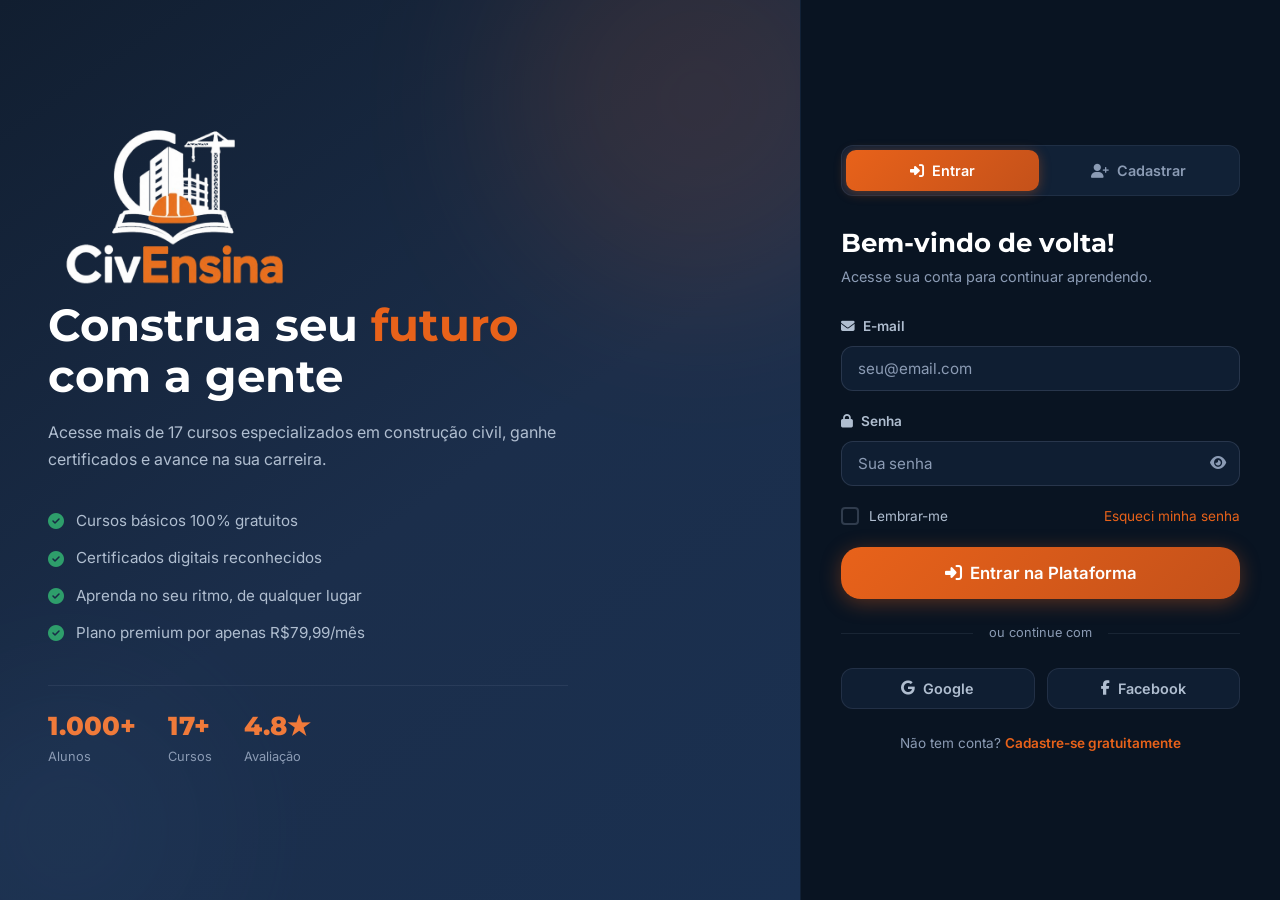
==== dashboard.html @ f8fbc62d "Add files via upload" ====
<!DOCTYPE html>
<html lang="pt-BR">
<head>
  <meta charset="UTF-8"/>
  <meta name="viewport" content="width=device-width, initial-scale=1.0"/>
  <title>CivEnsina | Painel</title>
  <link rel="stylesheet" href="css/style.css"/>
  <link rel="stylesheet" href="css/dashboard.css"/>
  <link rel="stylesheet" href="https://cdnjs.cloudflare.com/ajax/libs/font-awesome/6.5.0/css/all.min.css"/>
  <link href="https://fonts.googleapis.com/css2?family=Inter:wght@300;400;500;600;700;800;900&family=Montserrat:wght@400;600;700;800;900&display=swap" rel="stylesheet"/>
</head>
<body class="dashboard-page">

<!-- SIDEBAR -->
<aside class="sidebar" id="sidebar">
  <div class="sidebar-header">
    <div class="sidebar-logo">
      <div class = "menu-dashboard"><a class = "menu">
        <img src = "img/logo.png" alt="logo CivEnsina" width="130" height="60">
        </a>
      </div>
    </div>
    <button class="sidebar-close" id="sidebarClose"><i class="fas fa-times"></i></button>
  </div>

  <div class="sidebar-user">
    <div class="sidebar-avatar"><i class="fas fa-user"></i></div>
    <div class="sidebar-user-info">
      <p class="sidebar-user-name" id="sidebarName">Carregando...</p>
      <span class="sidebar-badge free" id="sidebarPlan">Gratuito</span>
    </div>
  </div>

  <nav class="sidebar-nav">
    <a href="#" class="nav-item active" onclick="showSection('home', this)"><i class="fas fa-home"></i><span>Início</span></a>
    <a href="#" class="nav-item" onclick="showSection('basic-courses', this)"><i class="fas fa-book-open"></i><span>Cursos Básicos</span><span class="nav-badge free-badge">Grátis</span></a>
    <a href="#" class="nav-item" onclick="showSection('advanced-courses', this)"><i class="fas fa-crown"></i><span>Cursos Avançados</span><span class="nav-badge prem-badge">Premium</span></a>
    <a href="#" class="nav-item" onclick="showSection('certificates', this)"><i class="fas fa-certificate"></i><span>Certificados</span></a>
    <a href="#" class="nav-item" onclick="showSection('profile', this)"><i class="fas fa-user-cog"></i><span>Perfil</span></a>
    <a href="#" class="nav-item" onclick="showSection('subscription', this)"><i class="fas fa-star"></i><span>Assinatura Premium</span></a>
    <a href="#" class="nav-item" onclick="showSection('support', this)"><i class="fas fa-headset"></i><span>Suporte</span></a>
  </nav>

  <div class="sidebar-footer">
    <a href="index.html" class="nav-item logout"><i class="fas fa-sign-out-alt"></i><span>Sair</span></a>
  </div>
</aside>

<!-- MAIN -->
<div class="dashboard-main" id="dashMain">

  <!-- TOP BAR -->
  <header class="topbar">
    <button class="menu-toggle" id="menuToggle"><i class="fas fa-bars"></i></button>
    <div class="topbar-search">
      <i class="fas fa-search"></i>
      <input type="text" placeholder="Buscar cursos..."/>
    </div>
    <div class="topbar-right">
      <button class="topbar-icon" title="Notificações"><i class="fas fa-bell"></i><span class="notif-dot"></span></button>
      <div class="topbar-user">
        <div class="topbar-avatar"><i class="fas fa-user"></i></div>
        <span id="topbarName">Usuário</span>
        <i class="fas fa-chevron-down"></i>
      </div>
    </div>
  </header>

  <!-- CONTENT -->
  <main class="dash-content">

    <!-- HOME SECTION -->
    <section class="dash-section active" id="section-home">
      <div class="dash-welcome">
        <div class="welcome-text">
          <h1>Olá, <span id="welcomeName">Aluno</span>!</h1>
          <p>Continue sua jornada de aprendizado. Você está indo muito bem!</p>
        </div>
        <div class="welcome-plan">
          <span class="plan-badge free" id="planBadge"><i class="fas fa-user"></i> Plano Gratuito</span>
          <a href="#" onclick="showSection('subscription', null)" class="btn btn-gold btn-sm"><i class="fas fa-crown"></i> Fazer Upgrade</a>
        </div>
      </div>

      <div class="dash-cards">
        <div class="dash-card stat-card">
          <div class="dc-icon orange"><i class="fas fa-play-circle"></i></div>
          <div class="dc-info"><span class="dc-number" id="inProgressCount">0</span><span class="dc-label">Em Andamento</span></div>
        </div>
        <div class="dash-card stat-card">
          <div class="dc-icon green"><i class="fas fa-check-circle"></i></div>
          <div class="dc-info"><span class="dc-number" id="completedCount">0</span><span class="dc-label">Concluídos</span></div>
        </div>
        <div class="dash-card stat-card">
          <div class="dc-icon yellow"><i class="fas fa-certificate"></i></div>
          <div class="dc-info"><span class="dc-number" id="certsCount">0</span><span class="dc-label">Certificados</span></div>
        </div>
        <div class="dash-card stat-card">
          <div class="dc-icon blue"><i class="fas fa-clock"></i></div>
          <div class="dc-info"><span class="dc-number" id="hoursCount">0h</span><span class="dc-label">Estudadas</span></div>
        </div>
      </div>

      <div class="dash-grid-2">
        <!-- CURSOS EM ANDAMENTO -->
        <div class="dash-card">
          <div class="card-header-dash">
            <h3><i class="fas fa-play-circle"></i> Meus Cursos</h3>
            <a href="#" onclick="showSection('basic-courses',null)" class="link-sm">Ver todos</a>
          </div>
          <div id="myCoursesContainer">
            <div class="empty-state">
              <i class="fas fa-book-open"></i>
              <p>Você ainda não começou nenhum curso.</p>
              <a href="#" onclick="showSection('basic-courses',null)" class="btn btn-primary btn-sm">Explorar Cursos</a>
            </div>
          </div>
        </div>

        <!-- CERTIFICADOS -->
        <div class="dash-card">
          <div class="card-header-dash">
            <h3><i class="fas fa-award"></i> Certificados Recentes</h3>
            <a href="#" onclick="showSection('certificates',null)" class="link-sm">Ver todos</a>
          </div>
          <div id="myCertsContainer">
            <div class="empty-state">
              <i class="fas fa-certificate"></i>
              <p>Conclua um curso para ganhar seu primeiro certificado!</p>
            </div>
          </div>
        </div>
      </div>

      <!-- SUGESTÕES DE CURSOS -->
      <div class="dash-card mt-20">
        <div class="card-header-dash">
          <h3><i class="fas fa-star"></i> Cursos Recomendados</h3>
        </div>
        <div class="suggest-grid">
          <div class="suggest-card" onclick="showSection('basic-courses',null)">
            <div class="sug-icon"><i class="fas fa-building"></i></div>
            <div class="sug-info"><h4>Intro à Construção Civil</h4><span class="course-tag free">Gratuito</span></div>
          </div>
          <div class="suggest-card" onclick="showSection('basic-courses',null)">
            <div class="sug-icon"><i class="fas fa-hard-hat"></i></div>
            <div class="sug-info"><h4>Como Utilizar EPIs</h4><span class="course-tag free">Gratuito</span></div>
          </div>
          <div class="suggest-card" onclick="showSection('advanced-courses',null)">
            <div class="sug-icon"><i class="fas fa-laptop-code"></i></div>
            <div class="sug-info"><h4>AutoCAD para Construção</h4><span class="course-tag premium">Premium</span></div>
          </div>
        </div>
      </div>
    </section>

    <!-- BASIC COURSES -->
    <section class="dash-section" id="section-basic-courses">
      <div class="section-page-header">
        <h2><i class="fas fa-book-open"></i> Cursos Básicos</h2>
        <p>Todos gratuitos para usuários cadastrados. Aprenda no seu ritmo!</p>
      </div>
      <div class="courses-dash-grid" id="basicCoursesGrid"></div>
    </section>

    <!-- ADVANCED COURSES -->
    <section class="dash-section" id="section-advanced-courses">
      <div class="section-page-header">
        <h2><i class="fas fa-crown"></i> Cursos Avançados</h2>
        <p>Conteúdo exclusivo para assinantes Premium.</p>
      </div>
      <div id="premiumGate" class="premium-gate" style="display:none;">
        <div class="pgate-card">
          <i class="fas fa-crown"></i>
          <h3>Área Premium</h3>
          <p>Assine o plano Premium por <strong>R$79,99/mês</strong> e acesse todos os cursos avançados.</p>
          <ul>
            <li><i class="fas fa-check"></i> Acesso ilimitado</li>
            <li><i class="fas fa-check"></i> Certificados Premium</li>
            <li><i class="fas fa-check"></i> Suporte prioritário</li>
            <li><i class="fas fa-check"></i> Cancele quando quiser</li>
          </ul>
          <a href="#" onclick="showSection('subscription',null)" class="btn btn-gold btn-lg"><i class="fas fa-crown"></i> Assinar Agora</a>
        </div>
      </div>
      <div class="courses-dash-grid" id="advancedCoursesGrid"></div>
    </section>

    <!-- CERTIFICATES -->
    <section class="dash-section" id="section-certificates">
      <div class="section-page-header">
        <h2><i class="fas fa-certificate"></i> Meus Certificados</h2>
        <p>Seus certificados digitais prontos para download e compartilhamento.</p>
      </div>
      <div id="certsGrid">
        <div class="empty-state large">
          <i class="fas fa-award"></i>
          <h3>Nenhum certificado ainda</h3>
          <p>Conclua um curso com nota mínima de 70% para ganhar seu certificado!</p>
          <a href="#" onclick="showSection('basic-courses',null)" class="btn btn-primary">Começar um Curso</a>
        </div>
      </div>
    </section>

    <!-- PROFILE -->
    <section class="dash-section" id="section-profile">
      <div class="section-page-header">
        <h2><i class="fas fa-user-cog"></i> Meu Perfil</h2>
        <p>Gerencie suas informações pessoais e configurações de conta.</p>
      </div>
      <div class="profile-grid">
        <div class="dash-card profile-card">
          <div class="profile-avatar-large">
            <div class="avatar-circle"><i class="fas fa-user"></i></div>
            <button class="btn btn-outline btn-sm mt-10">Alterar foto</button>
          </div>
          <div class="profile-status">
            <span class="plan-badge free" id="profilePlanBadge"><i class="fas fa-user"></i> Plano Gratuito</span>
            <p id="profileMemberSince">Membro desde: 2026</p>
          </div>
        </div>
        <div class="dash-card profile-form-card">
          <h3>Informações Pessoais</h3>
          <form id="profileForm" onsubmit="saveProfile(event)">
            <div class="form-group">
              <label><i class="fas fa-user"></i> Nome Completo</label>
              <input type="text" id="profName" placeholder="Seu nome completo"/>
            </div>
            <div class="form-group">
              <label><i class="fas fa-envelope"></i> E-mail</label>
              <input type="email" id="profEmail" placeholder="seu@email.com"/>
            </div>
            <div class="form-group">
              <label><i class="fas fa-phone"></i> Telefone</label>
              <input type="text" id="profPhone" placeholder="(11) 99999-0000"/>
            </div>
            <div class="form-group">
              <label><i class="fas fa-briefcase"></i> Profissão</label>
              <input type="text" id="profJob" placeholder="Ex: Engenheiro Civil"/>
            </div>
            <div class="form-group">
              <label><i class="fas fa-map-marker-alt"></i> Cidade / Estado</label>
              <input type="text" id="profCity" placeholder="Ex: São Paulo, SP"/>
            </div>
            <button type="submit" class="btn btn-primary"><i class="fas fa-save"></i> Salvar Alterações</button>
          </form>
        </div>
        <div class="dash-card">
          <h3>Alterar Senha</h3>
          <form id="passForm" onsubmit="changePassword(event)">
            <div class="form-group">
              <label><i class="fas fa-lock"></i> Senha Atual</label>
              <div class="input-password">
                <input type="password" id="curPass" placeholder="Senha atual"/>
                <button type="button" class="toggle-pass" onclick="togglePassword('curPass')"><i class="fas fa-eye"></i></button>
              </div>
            </div>
            <div class="form-group">
              <label><i class="fas fa-lock"></i> Nova Senha</label>
              <div class="input-password">
                <input type="password" id="newPass" placeholder="Nova senha"/>
                <button type="button" class="toggle-pass" onclick="togglePassword('newPass')"><i class="fas fa-eye"></i></button>
              </div>
            </div>
            <div class="form-group">
              <label><i class="fas fa-lock"></i> Confirmar Nova Senha</label>
              <div class="input-password">
                <input type="password" id="confPass" placeholder="Confirme a nova senha"/>
                <button type="button" class="toggle-pass" onclick="togglePassword('confPass')"><i class="fas fa-eye"></i></button>
              </div>
            </div>
            <button type="submit" class="btn btn-outline"><i class="fas fa-key"></i> Alterar Senha</button>
          </form>
        </div>
        <div class="dash-card">
          <h3><i class="fas fa-history"></i> Histórico de Cursos</h3>
          <div id="historyContainer">
            <div class="empty-state">
              <i class="fas fa-book"></i>
              <p>Nenhum histórico ainda.</p>
            </div>
          </div>
        </div>
      </div>
    </section>

    <!-- SUBSCRIPTION -->
    <section class="dash-section" id="section-subscription">
      <div class="section-page-header">
        <h2><i class="fas fa-star"></i> Assinatura Premium</h2>
        <p>Desbloqueie todo o potencial da plataforma com o plano Premium.</p>
      </div>
      <div class="sub-grid">
        <div class="sub-card free-plan">
          <div class="sub-plan-header">
            <i class="fas fa-user"></i>
            <h3>Plano Gratuito</h3>
            <div class="sub-price">R$ 0<span>/mês</span></div>
          </div>
          <ul class="sub-benefits">
            <li class="ok"><i class="fas fa-check"></i> Acesso a cursos básicos</li>
            <li class="ok"><i class="fas fa-check"></i> Certificados básicos</li>
            <li class="no"><i class="fas fa-times"></i> Cursos avançados</li>
            <li class="no"><i class="fas fa-times"></i> Download de materiais</li>
            <li class="no"><i class="fas fa-times"></i> Suporte prioritário</li>
          </ul>
          <button class="btn btn-outline btn-full" disabled>Plano Atual</button>
        </div>
        <div class="sub-card premium-plan">
          <div class="sub-badge-top"><i class="fas fa-crown"></i> Mais Popular</div>
          <div class="sub-plan-header">
            <i class="fas fa-crown"></i>
            <h3>Plano Premium</h3>
            <div class="sub-price">R$ 79,99<span>/mês</span></div>
          </div>
          <ul class="sub-benefits">
            <li class="ok"><i class="fas fa-check"></i> Todos os cursos básicos</li>
            <li class="ok"><i class="fas fa-check"></i> Cursos avançados ilimitados</li>
            <li class="ok"><i class="fas fa-check"></i> Certificados premium</li>
            <li class="ok"><i class="fas fa-check"></i> Download de materiais PDF</li>
            <li class="ok"><i class="fas fa-check"></i> Suporte prioritário</li>
            <li class="ok"><i class="fas fa-check"></i> Cancele quando quiser</li>
          </ul>
          <div class="payment-methods">
            <i class="fab fa-cc-visa"></i>
            <i class="fab fa-cc-mastercard"></i>
            <i class="fas fa-barcode"></i>
            <i class="fas fa-qrcode"></i>
          </div>
          <button class="btn btn-gold btn-full btn-lg" onclick="handleSubscription()"><i class="fas fa-crown"></i> Assinar Agora</button>
          <p class="sub-note">Renovação automática · Cancele a qualquer momento</p>
        </div>
      </div>
    </section>

    <!-- SUPPORT -->
    <section class="dash-section" id="section-support">
      <div class="section-page-header">
        <h2><i class="fas fa-headset"></i> Suporte</h2>
        <p>Nossa equipe está pronta para te ajudar.</p>
      </div>
      <div class="support-grid">
        <div class="dash-card support-card">
          <i class="fas fa-comments"></i>
          <h3>Chat ao Vivo</h3>
          <p>Fale diretamente com nossa equipe de suporte em tempo real.</p>
          <button class="btn btn-primary">Iniciar Chat</button>
        </div>
        <div class="dash-card support-card">
          <i class="fas fa-envelope"></i>
          <h3>E-mail</h3>
          <p>Envie sua dúvida e responderemos em até 24 horas úteis.</p>
          <a href="mailto:suporte@construeduca.com.br" class="btn btn-outline">Enviar E-mail</a>
        </div>
        <div class="dash-card support-card">
          <i class="fab fa-whatsapp"></i>
          <h3>WhatsApp</h3>
          <p>Atendimento pelo WhatsApp em horário comercial.</p>
          <a href="https://wa.me/5511999990000" target="_blank" class="btn btn-outline">Abrir WhatsApp</a>
        </div>
        <div class="dash-card support-card">
          <i class="fas fa-question-circle"></i>
          <h3>FAQ</h3>
          <p>Perguntas frequentes e respostas rápidas para suas dúvidas.</p>
          <button class="btn btn-outline">Ver FAQ</button>
        </div>
      </div>

      <div class="dash-card mt-20">
        <h3><i class="fas fa-paper-plane"></i> Enviar Mensagem</h3>
        <form id="supportForm" onsubmit="sendSupportMessage(event)" class="support-form">
          <div class="form-group">
            <label>Assunto</label>
            <select>
              <option>Problema com acesso</option>
              <option>Dúvida sobre cursos</option>
              <option>Pagamento</option>
              <option>Certificados</option>
              <option>Outro</option>
            </select>
          </div>
          <div class="form-group">
            <label>Mensagem</label>
            <textarea placeholder="Descreva sua dúvida ou problema..."></textarea>
          </div>
          <button type="submit" class="btn btn-primary"><i class="fas fa-paper-plane"></i> Enviar Mensagem</button>
        </form>
      </div>
    </section>

  </main>
</div>

<!-- COURSE MODAL -->
<div class="modal-overlay" id="courseModal" style="display:none;">
  <div class="modal-box">
    <button class="modal-close" onclick="closeModal()"><i class="fas fa-times"></i></button>
    <div class="modal-header">
      <div class="modal-icon" id="modalIcon"></div>
      <div>
        <h2 id="modalTitle"></h2>
        <span id="modalTag"></span>
      </div>
    </div>
    <div class="modal-body">
      <div class="modal-progress-section">
        <div class="modal-prog-label"><span>Progresso do Curso</span><span id="modalPercent">0%</span></div>
        <div class="modal-prog-bar"><div class="modal-prog-fill" id="modalProgFill"></div></div>
      </div>
      <div class="modal-tabs">
        <button class="mtab active" onclick="switchModalTab('aulas')"><i class="fas fa-video"></i> Aulas</button>
        <button class="mtab" onclick="switchModalTab('material')"><i class="fas fa-file-pdf"></i> Material</button>
        <button class="mtab" onclick="switchModalTab('quiz')"><i class="fas fa-question-circle"></i> Questionário</button>
      </div>
      <div class="mtab-content active" id="mtab-aulas">
        <div class="video-player">
          <div class="video-placeholder"><i class="fas fa-play-circle"></i><p>Clique para assistir a aula</p></div>
        </div>
        <div class="lessons-list" id="lessonsList"></div>
      </div>
      <div class="mtab-content" id="mtab-material">
        <div class="material-list">
          <div class="material-item"><i class="fas fa-file-pdf"></i><span>Apostila do Curso</span><button class="btn btn-outline btn-sm"><i class="fas fa-download"></i> Baixar</button></div>
          <div class="material-item"><i class="fas fa-file-powerpoint"></i><span>Slides das Aulas</span><button class="btn btn-outline btn-sm"><i class="fas fa-download"></i> Baixar</button></div>
          <div class="material-item"><i class="fas fa-file-word"></i><span>Guia de Referências</span><button class="btn btn-outline btn-sm"><i class="fas fa-download"></i> Baixar</button></div>
        </div>
      </div>
      <div class="mtab-content" id="mtab-quiz">
        <div class="quiz-placeholder">
          <i class="fas fa-question-circle"></i>
          <h3>Questionário Final</h3>
          <p>Complete todas as aulas para desbloquear o questionário e ganhar seu certificado!</p>
          <button class="btn btn-primary" onclick="completeQuiz()"><i class="fas fa-play"></i> Fazer Questionário</button>
        </div>
      </div>
    </div>
    <div class="modal-actions">
      <button class="btn btn-primary btn-lg" onclick="completeLesson()"><i class="fas fa-check"></i> Marcar Aula como Concluída</button>
    </div>
  </div>
</div>

<!-- TOAST -->
<div class="toast" id="toast"></div>

<script src="js/dashboard.js"></script>
</body>
</html>
---- css/style.css ----
/* =============================================
   CIVENSINA — GLOBAL STYLES
   Paleta da Logo:
   Azul Marinho  #1B2E4B  (primário escuro)
   Azul Médio    #2C4A6E  (variante)
   Laranja       #E8621A  (destaque/ação)
   Laranja claro #F07A3A  (hover)
   Cinza Azulado #8B9BB4  (secundário)
   Branco        #FFFFFF
   Off-white     #F4F6FA
   ============================================= */

:root {
  --navy:        #1B2E4B;
  --navy-deep:   #111E30;
  --navy-mid:    #2C4A6E;
  --navy-light:  #3A5F8A;
  --orange:      #E8621A;
  --orange-dark: #C4511A;
  --orange-light:#F07A3A;
  --orange-glow: #FF8C4A;
  --steel:       #8B9BB4;
  --steel-light: #B0BED0;
  --white:       #FFFFFF;
  --off-white:   #F4F6FA;
  --card-bg:     #192741;
  --card-border: rgba(139,155,180,0.15);
  --dark-bg:     #0E1C2E;
  --darker-bg:   #091422;
  --success:     #2E9E6B;
  --danger:      #D94F3A;
  --warning:     #E8A21A;
  --info:        #2A7EC4;

  --shadow:    0 4px 20px rgba(11,24,44,0.35);
  --shadow-lg: 0 8px 40px rgba(11,24,44,0.5);
  --shadow-orange: 0 4px 20px rgba(232,98,26,0.35);
  --radius:    12px;
  --radius-lg: 20px;
  --radius-xl: 30px;
  --transition: all 0.3s ease;
  --font-main:    'Inter', sans-serif;
  --font-heading: 'Montserrat', sans-serif;
}

*, *::before, *::after { margin: 0; padding: 0; box-sizing: border-box; }
html { scroll-behavior: smooth; }

body {
  font-family: var(--font-main);
  background: var(--dark-bg);
  color: var(--white);
  line-height: 1.6;
  overflow-x: hidden;
}

h1,h2,h3,h4,h5 { font-family: var(--font-heading); font-weight: 700; line-height: 1.2; }
a { text-decoration: none; color: inherit; }
img { max-width: 100%; }
.container { max-width: 1200px; margin: 0 auto; padding: 0 24px; }

.accent { color: var(--orange); }
.accent-navy { color: var(--navy-light); }

/* ======== BUTTONS ======== */
.btn {
  display: inline-flex; align-items: center; gap: 8px;
  padding: 12px 24px; border-radius: var(--radius);
  font-weight: 600; font-size: 0.95rem;
  cursor: pointer; border: none; transition: var(--transition);
  text-decoration: none; font-family: var(--font-main); white-space: nowrap;
}

.btn-primary {
  background: linear-gradient(135deg, var(--orange), var(--orange-dark));
  color: var(--white);
  box-shadow: var(--shadow-orange);
}
.btn-primary:hover { transform: translateY(-2px); box-shadow: 0 8px 28px rgba(232,98,26,0.55); background: linear-gradient(135deg, var(--orange-light), var(--orange)); }

.btn-navy {
  background: linear-gradient(135deg, var(--navy-mid), var(--navy));
  color: var(--white);
  box-shadow: 0 4px 16px rgba(27,46,75,0.5);
}
.btn-navy:hover { transform: translateY(-2px); box-shadow: 0 8px 28px rgba(27,46,75,0.7); }

.btn-gold {
  background: linear-gradient(135deg, var(--orange-light), var(--orange-dark));
  color: var(--white); font-weight: 700;
  box-shadow: var(--shadow-orange);
}
.btn-gold:hover { transform: translateY(-2px); box-shadow: 0 8px 28px rgba(232,98,26,0.6); }

.btn-outline {
  background: transparent;
  border: 2px solid var(--orange);
  color: var(--orange);
}
.btn-outline:hover { background: var(--orange); color: var(--white); }

.btn-outline-navy {
  background: transparent;
  border: 2px solid var(--navy-light);
  color: var(--white);
}
.btn-outline-navy:hover { background: var(--navy-mid); border-color: var(--navy-mid); }

.btn-outline-light {
  background: transparent;
  border: 2px solid rgba(255,255,255,0.4);
  color: var(--white);
}
.btn-outline-light:hover { background: rgba(255,255,255,0.1); border-color: var(--white); }

.btn-glass {
  background: rgba(255,255,255,0.08);
  backdrop-filter: blur(12px);
  border: 1px solid rgba(255,255,255,0.18);
  color: var(--white);
}
.btn-glass:hover { background: rgba(255,255,255,0.15); }

.btn-sm  { padding: 8px 16px; font-size: 0.85rem; }
.btn-lg  { padding: 16px 32px; font-size: 1.05rem; border-radius: var(--radius-lg); }
.btn-full { width: 100%; justify-content: center; }

.pulse-btn { animation: pulse-anim 2.2s infinite; }
@keyframes pulse-anim {
  0%,100% { box-shadow: var(--shadow-orange); }
  50%      { box-shadow: 0 4px 35px rgba(232,98,26,0.75); }
}

/* ======== NAVBAR ======== */
.navbar {
  position: fixed; top: 0; left: 0; right: 0; z-index: 1000;
  background: rgba(14,28,46,0.96);
  backdrop-filter: blur(20px);
  border-bottom: 1px solid rgba(232,98,26,0.2);
  transition: var(--transition);
}
.navbar.scrolled { background: rgba(9,20,34,0.99); box-shadow: var(--shadow); }

.nav-container {
  max-width: 1200px; margin: 0 auto; padding: 0 24px;
  height: 72px; display: flex; align-items: center; gap: 40px;
}

.nav-logo {
  display: flex; align-items: center; gap: 10px;
  font-family: var(--font-heading); font-weight: 800; font-size: 1.4rem; flex-shrink: 0;
}

.nav-links { display: flex; list-style: none; gap: 4px; flex: 1; }
.nav-links a {
  padding: 8px 14px; border-radius: 8px;
  font-size: 0.9rem; font-weight: 500; color: var(--steel-light);
  transition: var(--transition);
}
.nav-links a:hover { color: var(--orange); background: rgba(232,98,26,0.08); }

.nav-buttons { display: flex; gap: 12px; flex-shrink: 0; }

.hamburger { display: none; flex-direction: column; gap: 5px; background: none; border: none; cursor: pointer; padding: 4px; }
.hamburger span { display: block; width: 24px; height: 2px; background: var(--white); border-radius: 2px; transition: var(--transition); }

/* ======== HERO ======== */
.hero {
  min-height: 100vh;
  background: linear-gradient(135deg, var(--darker-bg) 0%, var(--dark-bg) 45%, #1A2840 100%);
  display: flex; align-items: center; justify-content: center;
  position: relative; overflow: hidden; padding: 100px 24px 60px;
}

.hero-overlay {
  position: absolute; inset: 0;
  background: url("data:image/svg+xml,%3Csvg width='60' height='60' viewBox='0 0 60 60' xmlns='http://www.w3.org/2000/svg'%3E%3Cg fill='none' fill-rule='evenodd'%3E%3Cg fill='%23E8621A' fill-opacity='0.04'%3E%3Ccircle cx='30' cy='30' r='4'/%3E%3C/g%3E%3C/g%3E%3C/svg%3E");
}

.hero-content { max-width: 780px; text-align: center; position: relative; z-index: 2; }

.hero-badge {
  display: inline-flex; align-items: center; gap: 8px;
  background: rgba(232,98,26,0.12); border: 1px solid rgba(232,98,26,0.35);
  color: var(--orange-light); padding: 8px 20px; border-radius: 50px;
  font-size: 0.85rem; font-weight: 600; margin-bottom: 28px;
  animation: fadeDown 0.6s ease;
}

.hero-title {
  font-size: clamp(2.2rem, 5vw, 4rem); font-weight: 900; line-height: 1.1;
  margin-bottom: 20px; animation: fadeUp 0.7s ease; color: var(--white);
}

.hero-highlight {
  background: linear-gradient(135deg, var(--orange), var(--orange-light));
  -webkit-background-clip: text; -webkit-text-fill-color: transparent;
}

.hero-subtitle {
  font-size: 1.15rem; color: var(--steel-light);
  max-width: 620px; margin: 0 auto 32px; animation: fadeUp 0.8s ease;
}

.hero-stats { display: flex; align-items: center; justify-content: center; gap: 28px; margin-bottom: 40px; animation: fadeUp 0.9s ease; }
.stat { display: flex; flex-direction: column; align-items: center; }
.stat-number { font-size: 1.9rem; font-weight: 800; color: var(--orange); font-family: var(--font-heading); }
.stat-label { font-size: 0.78rem; color: var(--steel); text-transform: uppercase; letter-spacing: 1px; }
.stat-divider { width: 1px; height: 44px; background: rgba(139,155,180,0.2); }

.hero-buttons { display: flex; gap: 16px; justify-content: center; flex-wrap: wrap; animation: fadeUp 1s ease; }

.hero-shapes { position: absolute; inset: 0; pointer-events: none; }
.shape { position: absolute; border-radius: 50%; filter: blur(90px); opacity: 0.12; }
.shape-1 { width: 600px; height: 600px; background: var(--navy-mid);  top: -150px; right: -150px; }
.shape-2 { width: 350px; height: 350px; background: var(--orange);    bottom: -80px; left: -80px; }
.shape-3 { width: 250px; height: 250px; background: var(--orange-light); top: 45%; left: 48%; transform: translate(-50%,-50%); }

.scroll-indicator { position: absolute; bottom: 30px; left: 50%; transform: translateX(-50%); animation: bounce 2s infinite; }
.scroll-dot { width: 6px; height: 6px; background: var(--orange); border-radius: 50%; }
@keyframes bounce { 0%,100% { transform:translateX(-50%) translateY(0); } 50% { transform:translateX(-50%) translateY(-10px); } }

/* ======== SECTIONS ======== */
section { padding: 80px 0; }

.section-header { text-align: center; margin-bottom: 56px; }

.section-badge {
  display: inline-flex; align-items: center; gap: 8px;
  background: rgba(232,98,26,0.1); border: 1px solid rgba(232,98,26,0.25);
  color: var(--orange-light); padding: 6px 18px; border-radius: 50px;
  font-size: 0.78rem; font-weight: 600; text-transform: uppercase; letter-spacing: 1px;
  margin-bottom: 16px;
}
.section-badge.light { background: rgba(255,255,255,0.08); border-color: rgba(255,255,255,0.18); color: var(--white); }
.section-badge.navy  { background: rgba(44,74,110,0.3); border-color: rgba(44,74,110,0.5); color: var(--steel-light); }

.section-title    { font-size: clamp(1.8rem,3vw,2.6rem); margin-bottom: 16px; }
.section-subtitle { font-size: 1.05rem; color: var(--steel); max-width: 600px; margin: 0 auto; }

/* ======== BENEFITS ======== */
.about-section { background: var(--darker-bg); }

.benefits-grid { display: grid; grid-template-columns: repeat(auto-fit, minmax(300px, 1fr)); gap: 24px; }

.benefit-card {
  background: var(--card-bg); border: 1px solid var(--card-border);
  border-radius: var(--radius-lg); padding: 32px; transition: var(--transition);
}
.benefit-card:hover { transform: translateY(-6px); border-color: var(--orange); box-shadow: 0 12px 40px rgba(232,98,26,0.15); }

.benefit-icon {
  width: 60px; height: 60px;
  background: linear-gradient(135deg, rgba(232,98,26,0.2), rgba(232,98,26,0.05));
  border: 1px solid rgba(232,98,26,0.3); border-radius: 14px;
  display: flex; align-items: center; justify-content: center;
  font-size: 1.5rem; color: var(--orange); margin-bottom: 20px;
}
.benefit-card h3 { font-size: 1.1rem; margin-bottom: 12px; color: var(--white); }
.benefit-card p  { color: var(--steel); font-size: 0.9rem; line-height: 1.7; }

/* ======== COURSES ======== */
.courses-section { background: var(--dark-bg); }

.courses-grid { display: grid; grid-template-columns: repeat(auto-fit, minmax(320px, 1fr)); gap: 24px; margin-bottom: 48px; }

.course-card {
  background: var(--card-bg); border: 1px solid var(--card-border);
  border-radius: var(--radius-lg); overflow: hidden; transition: var(--transition);
}
.course-card:hover { transform: translateY(-6px); border-color: var(--orange); box-shadow: 0 12px 40px rgba(232,98,26,0.18); }

.course-thumb {
  height: 120px; display: flex; align-items: center; justify-content: center;
  font-size: 3rem; color: rgba(255,255,255,0.25);
}
.course-thumb.basic    { background: linear-gradient(135deg, #0E1C2E, #1B2E4B); }
.course-thumb.advanced { background: linear-gradient(135deg, #1B1A0E, #3A2A00); }

.course-body { padding: 20px; }

.course-tag {
  display: inline-block; padding: 4px 12px; border-radius: 50px;
  font-size: 0.72rem; font-weight: 700; text-transform: uppercase; letter-spacing: 0.5px; margin-bottom: 10px;
}
.course-tag.free    { background: rgba(46,158,107,0.18); color: #4BC990; border: 1px solid rgba(46,158,107,0.3); }
.course-tag.premium { background: rgba(232,98,26,0.18);  color: var(--orange-light); border: 1px solid rgba(232,98,26,0.35); }

.course-body h4 { font-size: 1rem; margin-bottom: 8px; color: var(--white); }
.course-body p  { font-size: 0.85rem; color: var(--steel); margin-bottom: 12px; }

.course-meta { display: flex; gap: 16px; margin-bottom: 12px; }
.course-meta span { font-size: 0.8rem; color: var(--steel-light); display: flex; align-items: center; gap: 5px; }
.course-meta i { color: var(--orange); }

.course-progress { height: 4px; background: rgba(255,255,255,0.07); border-radius: 2px; margin-bottom: 14px; overflow: hidden; }
.progress-bar    { height: 100%; background: linear-gradient(90deg, var(--orange), var(--orange-light)); border-radius: 2px; transition: width 0.5s ease; }

.courses-cta { text-align: center; }

/* ======== PREMIUM ======== */
.premium-section {
  background: linear-gradient(135deg, var(--darker-bg) 0%, #0F1E35 50%, var(--dark-bg) 100%);
  position: relative; overflow: hidden;
}
.premium-section::before {
  content: ''; position: absolute; top: 0; left: 0; right: 0; height: 3px;
  background: linear-gradient(90deg, var(--navy), var(--orange), var(--navy));
}

.premium-inner { display: grid; grid-template-columns: 1fr 1fr; gap: 60px; align-items: center; }

.premium-content h2 { font-size: clamp(1.6rem,2.5vw,2.2rem); margin-bottom: 20px; }

.price-tag { display: flex; align-items: baseline; gap: 4px; margin: 20px 0; font-family: var(--font-heading); }
.price-currency { font-size: 1.5rem; font-weight: 700; color: var(--orange); }
.price-value    { font-size: 4rem; font-weight: 900; color: var(--orange); line-height: 1; }
.price-cents    { font-size: 1.5rem; font-weight: 700; color: var(--orange); }
.price-period   { font-size: 1rem; color: var(--steel); margin-left: 6px; }

.premium-benefits { list-style: none; margin-bottom: 24px; }
.premium-benefits li {
  display: flex; align-items: center; gap: 12px;
  padding: 9px 0; font-size: 0.95rem; color: var(--steel-light);
  border-bottom: 1px solid rgba(139,155,180,0.1);
}
.premium-benefits i { color: var(--success); font-size: 0.85rem; }

.premium-payment-icons { display: flex; gap: 16px; font-size: 1.8rem; color: var(--steel); margin-bottom: 24px; }

.advanced-list { display: flex; flex-direction: column; gap: 8px; }
.adv-item {
  display: flex; align-items: center; gap: 12px;
  background: rgba(27,46,75,0.4); border: 1px solid rgba(44,74,110,0.3);
  border-radius: var(--radius); padding: 12px 16px; transition: var(--transition);
}
.adv-item:hover { border-color: var(--orange); background: rgba(232,98,26,0.08); }
.adv-item i { color: var(--orange); width: 20px; }
.adv-item span:first-of-type { flex: 1; font-size: 0.9rem; }

.tag-premium {
  font-size: 0.68rem; font-weight: 700;
  background: rgba(232,98,26,0.18); color: var(--orange-light);
  border: 1px solid rgba(232,98,26,0.35);
  padding: 2px 9px; border-radius: 50px; text-transform: uppercase;
}

.premium-courses h3 { font-size: 1.2rem; margin-bottom: 20px; color: var(--orange-light); }

/* ======== CERTIFICATES ======== */
.cert-section { background: var(--darker-bg); }

.cert-preview { display: grid; grid-template-columns: 1fr 1fr; gap: 48px; align-items: center; }

.cert-card {
  background: linear-gradient(135deg, var(--card-bg), var(--navy-deep));
  border: 2px solid rgba(232,98,26,0.4); border-radius: var(--radius-lg);
  padding: 32px; position: relative;
  box-shadow: 0 0 50px rgba(232,98,26,0.1), var(--shadow-lg);
}
.cert-header { display: flex; justify-content: space-between; align-items: center; margin-bottom: 20px; }
.cert-logo   { font-family: var(--font-heading); font-size: 1.1rem; font-weight: 800; color: var(--orange-light); }
.cert-stars i { color: var(--orange); font-size: 0.9rem; }
.cert-label  { font-size: 0.72rem; font-weight: 700; text-transform: uppercase; letter-spacing: 3px; color: var(--steel); margin-bottom: 12px; }
.cert-course-name { font-size: 1.6rem; color: var(--white); margin-bottom: 10px; }
.cert-student     { font-size: 0.95rem; color: var(--steel-light); margin-bottom: 20px; }
.cert-info { display: flex; gap: 16px; flex-wrap: wrap; }
.cert-info span { font-size: 0.8rem; color: var(--steel); display: flex; align-items: center; gap: 6px; }
.cert-seal { position: absolute; bottom: 24px; right: 24px; font-size: 3rem; color: var(--orange); opacity: 0.3; }

.cert-features { display: flex; flex-direction: column; gap: 22px; }
.cert-feat { display: flex; align-items: flex-start; gap: 16px; }
.cert-feat > i { font-size: 1.5rem; color: var(--orange); flex-shrink: 0; margin-top: 4px; }
.cert-feat h4 { font-size: 0.95rem; margin-bottom: 4px; }
.cert-feat p  { font-size: 0.85rem; color: var(--steel); }

/* ======== TESTIMONIALS ======== */
.testimonials-section { background: var(--dark-bg); }

.testimonials-grid { display: grid; grid-template-columns: repeat(auto-fit, minmax(300px, 1fr)); gap: 24px; }

.testimonial-card {
  background: var(--card-bg); border: 1px solid var(--card-border);
  border-radius: var(--radius-lg); padding: 28px; transition: var(--transition);
}
.testimonial-card:hover { border-color: var(--orange); transform: translateY(-4px); box-shadow: 0 10px 30px rgba(232,98,26,0.12); }

.test-stars { margin-bottom: 16px; }
.test-stars i { color: var(--orange); font-size: 0.9rem; }
.testimonial-card > p { font-size: 0.95rem; color: var(--steel-light); line-height: 1.7; margin-bottom: 20px; font-style: italic; }

.test-author { display: flex; align-items: center; gap: 14px; }
.test-avatar {
  width: 48px; height: 48px; border-radius: 50%;
  background: linear-gradient(135deg, var(--orange), var(--navy-mid));
  display: flex; align-items: center; justify-content: center;
  font-size: 1.2rem; flex-shrink: 0;
}
.test-author strong { display: block; font-size: 0.95rem; color: var(--white); }
.test-author span   { font-size: 0.8rem; color: var(--steel); }

/* ======== CTA ======== */
.cta-section { background: var(--darker-bg); padding: 80px 0; }

.cta-box {
  text-align: center; padding: 64px;
  background: linear-gradient(135deg, rgba(27,46,75,0.6), rgba(44,74,110,0.3));
  border: 1px solid rgba(232,98,26,0.25); border-radius: var(--radius-xl);
  position: relative; overflow: hidden;
}
.cta-box::before {
  content: ''; position: absolute; top: 0; left: 0; right: 0; height: 2px;
  background: linear-gradient(90deg, transparent, var(--orange), transparent);
}
.cta-icon { font-size: 3rem; color: var(--orange); margin-bottom: 20px; display: block; }
.cta-box h2 { font-size: 2.2rem; margin-bottom: 16px; }
.cta-box p  { font-size: 1.05rem; color: var(--steel-light); margin-bottom: 32px; }
.cta-buttons { display: flex; gap: 16px; justify-content: center; flex-wrap: wrap; }

/* ======== FOOTER ======== */
.footer {
  background: var(--navy-deep);
  border-top: 1px solid rgba(232,98,26,0.15);
  padding: 60px 0 0;
}

.footer-grid { display: grid; grid-template-columns: 2fr 1fr 1fr 1fr 1.5fr; gap: 40px; margin-bottom: 48px; }

.footer-brand p { color: var(--steel); font-size: 0.9rem; margin: 16px 0 20px; line-height: 1.7; }

.social-links { display: flex; gap: 12px; }
.social-links a {
  width: 40px; height: 40px; border-radius: 10px;
  background: rgba(44,74,110,0.4); border: 1px solid rgba(139,155,180,0.12);
  display: flex; align-items: center; justify-content: center;
  font-size: 1rem; color: var(--steel); transition: var(--transition);
}
.social-links a:hover { background: var(--orange); color: var(--white); border-color: var(--orange); }

.footer-links h4 { font-size: 0.88rem; font-weight: 700; text-transform: uppercase; letter-spacing: 1px; color: var(--orange-light); margin-bottom: 16px; }
.footer-links ul  { list-style: none; }
.footer-links li  { margin-bottom: 10px; }
.footer-links a   { font-size: 0.85rem; color: var(--steel); transition: var(--transition); }
.footer-links a:hover { color: var(--orange-light); padding-left: 4px; }

.footer-contact h4 { font-size: 0.88rem; font-weight: 700; text-transform: uppercase; letter-spacing: 1px; color: var(--orange-light); margin-bottom: 16px; }
.footer-contact p  { font-size: 0.85rem; color: var(--steel); margin-bottom: 10px; display: flex; align-items: center; gap: 8px; }
.footer-contact i  { color: var(--orange); }

.footer-bottom {
  border-top: 1px solid rgba(139,155,180,0.08);
  padding: 24px 0;
  display: flex; justify-content: space-between; align-items: center; flex-wrap: wrap; gap: 12px;
}
.footer-bottom p { font-size: 0.8rem; color: var(--steel); }

/* ======== ANIMATIONS ======== */
@keyframes fadeUp   { from { opacity:0; transform:translateY(30px); } to { opacity:1; transform:translateY(0); } }
@keyframes fadeDown { from { opacity:0; transform:translateY(-20px);} to { opacity:1; transform:translateY(0); } }

.animate-on-scroll { opacity:0; transform:translateY(30px); transition: opacity 0.6s ease, transform 0.6s ease; }
.animate-on-scroll.animated { opacity:1; transform:translateY(0); }

/* ======== TOAST ======== */
.toast {
  position: fixed; bottom: 24px; right: 24px; z-index: 9999;
  background: var(--card-bg); border: 1px solid rgba(232,98,26,0.35);
  color: var(--white); padding: 14px 24px;
  border-radius: var(--radius); box-shadow: var(--shadow-lg);
  font-size: 0.9rem; font-weight: 500;
  transform: translateY(100px); opacity: 0;
  transition: var(--transition); max-width: 380px;
}
.toast.show    { transform: translateY(0); opacity: 1; }
.toast.success { border-color: var(--success); }
.toast.error   { border-color: var(--danger);  }

/* ======== FORM BASE ======== */
.form-group { margin-bottom: 20px; }
.form-group label {
  display: flex; align-items: center; gap: 8px;
  font-size: 0.85rem; font-weight: 600; color: var(--steel-light); margin-bottom: 8px;
}
.form-group input,
.form-group select,
.form-group textarea {
  width: 100%;
  background: rgba(27,46,75,0.4);
  border: 1px solid rgba(139,155,180,0.2);
  border-radius: var(--radius); padding: 12px 16px;
  color: var(--white); font-size: 0.95rem; font-family: var(--font-main);
  transition: var(--transition); outline: none;
}
.form-group input::placeholder,
.form-group textarea::placeholder { color: var(--steel); }
.form-group input:focus,
.form-group select:focus,
.form-group textarea:focus {
  border-color: var(--orange); background: rgba(232,98,26,0.06);
  box-shadow: 0 0 0 3px rgba(232,98,26,0.12);
}
.form-group select option { background: var(--navy-deep); }
.form-group textarea { min-height: 120px; resize: vertical; }

.form-error { font-size: 0.8rem; color: var(--danger); margin-top: 4px; display: block; }

.input-password { position: relative; }
.input-password input { padding-right: 48px; }
.toggle-pass {
  position: absolute; right: 14px; top: 50%; transform: translateY(-50%);
  background: none; border: none; color: var(--steel); cursor: pointer; font-size: 0.9rem;
}
.toggle-pass:hover { color: var(--orange); }

.checkbox-label {
  display: flex; align-items: flex-start; gap: 10px;
  cursor: pointer; font-size: 0.85rem; color: var(--steel-light);
}
.checkbox-label input { display: none; }
.checkmark {
  width: 18px; height: 18px; border: 2px solid rgba(139,155,180,0.3);
  border-radius: 4px; flex-shrink: 0; margin-top: 1px;
  display: flex; align-items: center; justify-content: center; transition: var(--transition);
}
.checkbox-label input:checked + .checkmark { background: var(--orange); border-color: var(--orange); }
.checkbox-label input:checked + .checkmark::after { content: '✓'; font-size: 11px; color: white; font-weight: 700; }
.checkbox-label a { color: var(--orange); }

/* ======== RESPONSIVE ======== */
@media (max-width: 768px) {
  .nav-links, .nav-buttons { display: none; }

  /* Hamburger: empurrado para o canto direito */
  .nav-container {
    gap: 0;
    justify-content: space-between;
  }
  .hamburger {
    display: flex;
    margin-left: auto;
    flex-shrink: 0;
    padding: 8px;
    z-index: 10;
  }

  .nav-links.open {
    display: flex; flex-direction: column;
    position: absolute; top: 72px; left: 0; right: 0;
    background: var(--navy-deep); padding: 20px;
    border-bottom: 1px solid rgba(232,98,26,0.2);
    z-index: 999;
  }
  .nav-buttons.open {
    display: flex; flex-direction: column;
    padding: 0 20px 20px; background: var(--navy-deep);
    position: absolute; top: 72px; left: 0; right: 0;
    z-index: 998;
    margin-top: 200px;
  }
  .hero-stats { flex-direction: column; gap: 12px; }
  .stat-divider { display: none; }
  .premium-inner { grid-template-columns: 1fr; }
  .cert-preview  { grid-template-columns: 1fr; }
  .footer-grid   { grid-template-columns: 1fr; }
  .footer-bottom { flex-direction: column; text-align: center; }
}
---- css/dashboard.css ----
/* =============================================
   DASHBOARD — CivEnsina Palette
   ============================================= */

.dashboard-page { display: flex; min-height: 100vh; background: var(--darker-bg); }

/* ======== SIDEBAR ======== */
.sidebar {
  width: 260px; flex-shrink: 0;
  background: var(--navy-deep);
  border-right: 1px solid rgba(44,74,110,0.4);
  display: flex; flex-direction: column;
  height: 100vh; position: fixed; left: 0; top: 0; z-index: 100;
  transition: transform 0.3s ease;
}

.sidebar-header {
  display: flex; align-items: center; justify-content: space-between;
  padding: 20px; border-bottom: 1px solid rgba(44,74,110,0.3);
}

.sidebar-logo { display: flex; align-items: center; gap: 10px; }
.sidebar-logo .logo-text { font-family: var(--font-heading); font-weight: 800; font-size: 1.1rem; }
.sidebar-logo .logo-text .ensina { color: var(--orange); }

.sidebar-close { display: none; background: none; border: none; color: var(--steel); cursor: pointer; font-size: 1.1rem; }

.sidebar-user {
  display: flex; align-items: center; gap: 12px;
  padding: 20px; border-bottom: 1px solid rgba(44,74,110,0.25);
}
.sidebar-avatar {
  width: 44px; height: 44px; border-radius: 50%;
  background: linear-gradient(135deg, var(--orange), var(--navy-mid));
  display: flex; align-items: center; justify-content: center;
  font-size: 1.1rem; flex-shrink: 0;
}
.sidebar-user-name { font-size: 0.9rem; font-weight: 600; margin-bottom: 4px; max-width: 130px; white-space: nowrap; overflow: hidden; text-overflow: ellipsis; }

.sidebar-badge {
  display: inline-flex; align-items: center; gap: 4px;
  font-size: 0.7rem; font-weight: 700; text-transform: uppercase; padding: 3px 10px; border-radius: 50px;
}
.sidebar-badge.free    { background: rgba(139,155,180,0.15); color: var(--steel-light); border: 1px solid rgba(139,155,180,0.2); }
.sidebar-badge.premium { background: rgba(232,98,26,0.18);  color: var(--orange-light); border: 1px solid rgba(232,98,26,0.35); }

/* ---- NAV ---- */
.sidebar-nav {
  flex: 1; padding: 12px; overflow-y: auto;
  display: flex; flex-direction: column; gap: 2px;
}

.nav-item {
  display: flex; align-items: center; gap: 12px;
  padding: 11px 14px; border-radius: var(--radius);
  color: var(--steel); font-size: 0.88rem; font-weight: 500;
  transition: var(--transition); cursor: pointer; text-decoration: none;
}
.nav-item i { width: 18px; text-align: center; font-size: 0.95rem; }
.nav-item span:first-of-type { flex: 1; }
.nav-item:hover { color: var(--white); background: rgba(44,74,110,0.35); }
.nav-item.active {
  color: var(--white);
  background: rgba(232,98,26,0.15);
  border: 1px solid rgba(232,98,26,0.25);
}
.nav-item.active i { color: var(--orange); }

.nav-badge { font-size: 0.65rem; font-weight: 700; padding: 2px 8px; border-radius: 50px; text-transform: uppercase; }
.free-badge { background: rgba(46,158,107,0.2);  color: #4BC990; }
.prem-badge { background: rgba(232,98,26,0.2);   color: var(--orange-light); }

.sidebar-footer { padding: 12px; border-top: 1px solid rgba(44,74,110,0.25); }
.nav-item.logout:hover { color: var(--danger); background: rgba(217,79,58,0.1); }

/* ======== MAIN ======== */
.dashboard-main { flex: 1; margin-left: 260px; display: flex; flex-direction: column; min-height: 100vh; }

/* ---- TOPBAR ---- */
.topbar {
  height: 64px; background: var(--navy-deep);
  border-bottom: 1px solid rgba(44,74,110,0.35);
  display: flex; align-items: center; gap: 16px; padding: 0 24px;
  position: sticky; top: 0; z-index: 50;
}

.menu-toggle { display: none; background: none; border: none; color: var(--steel); font-size: 1.2rem; cursor: pointer; }

.topbar-search {
  flex: 1; max-width: 400px;
  display: flex; align-items: center; gap: 10px;
  background: rgba(27,46,75,0.6); border: 1px solid rgba(44,74,110,0.35);
  border-radius: 10px; padding: 8px 14px;
}
.topbar-search i { color: var(--steel); font-size: 0.9rem; }
.topbar-search input { background: none; border: none; outline: none; color: var(--white); font-size: 0.9rem; width: 100%; font-family: var(--font-main); }
.topbar-search input::placeholder { color: var(--steel); }

.topbar-right { margin-left: auto; display: flex; align-items: center; gap: 12px; }

.topbar-icon {
  position: relative; background: none; border: none; color: var(--steel); font-size: 1.1rem;
  cursor: pointer; width: 38px; height: 38px; border-radius: 10px;
  display: flex; align-items: center; justify-content: center; transition: var(--transition);
}
.topbar-icon:hover { background: rgba(44,74,110,0.4); color: var(--white); }

.notif-dot { width: 8px; height: 8px; background: var(--orange); border-radius: 50%; position: absolute; top: 6px; right: 6px; }

.topbar-user {
  display: flex; align-items: center; gap: 8px;
  cursor: pointer; padding: 6px 12px; border-radius: 10px; transition: var(--transition);
}
.topbar-user:hover { background: rgba(44,74,110,0.35); }
.topbar-avatar {
  width: 34px; height: 34px; border-radius: 50%;
  background: linear-gradient(135deg, var(--orange), var(--navy-mid));
  display: flex; align-items: center; justify-content: center; font-size: 0.9rem;
}
.topbar-user span { font-size: 0.9rem; font-weight: 500; }
.topbar-user .fa-chevron-down { font-size: 0.7rem; color: var(--steel); }

/* ======== CONTENT ======== */
.dash-content { flex: 1; padding: 28px; overflow-y: auto; }

.dash-section { display: none; }
.dash-section.active { display: block; animation: fadeUp 0.4s ease; }

/* ---- WELCOME ---- */
.dash-welcome {
  display: flex; justify-content: space-between; align-items: flex-start;
  margin-bottom: 28px; flex-wrap: wrap; gap: 16px;
}
.welcome-text h1 { font-size: 1.8rem; margin-bottom: 6px; }
.welcome-text p  { color: var(--steel); font-size: 0.95rem; }
.welcome-plan    { display: flex; align-items: center; gap: 12px; }

.plan-badge {
  display: inline-flex; align-items: center; gap: 6px;
  padding: 8px 16px; border-radius: 50px; font-size: 0.85rem; font-weight: 600;
}
.plan-badge.free    { background: rgba(139,155,180,0.12); border: 1px solid rgba(139,155,180,0.18); color: var(--steel-light); }
.plan-badge.premium { background: rgba(232,98,26,0.15);  border: 1px solid rgba(232,98,26,0.3);  color: var(--orange-light); }

/* ---- STAT CARDS ---- */
.dash-cards { display: grid; grid-template-columns: repeat(4, 1fr); gap: 16px; margin-bottom: 24px; }

.dash-card {
  background: var(--card-bg); border: 1px solid var(--card-border);
  border-radius: var(--radius-lg); padding: 24px; transition: var(--transition);
}
.dash-card:hover { border-color: rgba(232,98,26,0.25); }

.stat-card { display: flex; align-items: center; gap: 16px; padding: 20px; }

.dc-icon {
  width: 50px; height: 50px; border-radius: 12px;
  display: flex; align-items: center; justify-content: center;
  font-size: 1.3rem; flex-shrink: 0;
}
.dc-icon.orange { background: rgba(232,98,26,0.15); color: var(--orange); }
.dc-icon.green  { background: rgba(46,158,107,0.15); color: var(--success); }
.dc-icon.yellow { background: rgba(232,162,26,0.15); color: var(--warning); }
.dc-icon.blue   { background: rgba(42,126,196,0.15); color: var(--info); }

.dc-number { display: block; font-size: 2rem; font-weight: 800; font-family: var(--font-heading); color: var(--white); }
.dc-label  { font-size: 0.8rem; color: var(--steel); }

/* ---- DASH GRID ---- */
.dash-grid-2 { display: grid; grid-template-columns: 1fr 1fr; gap: 16px; }

.card-header-dash { display: flex; justify-content: space-between; align-items: center; margin-bottom: 20px; }
.card-header-dash h3 { font-size: 1rem; display: flex; align-items: center; gap: 8px; }
.card-header-dash h3 i { color: var(--orange); }
.link-sm { font-size: 0.8rem; color: var(--orange); font-weight: 600; }
.link-sm:hover { color: var(--orange-light); }

/* ---- EMPTY STATE ---- */
.empty-state { text-align: center; padding: 32px 20px; color: var(--steel); }
.empty-state i { font-size: 2.5rem; color: rgba(139,155,180,0.2); margin-bottom: 12px; display: block; }
.empty-state p { font-size: 0.9rem; margin-bottom: 16px; }
.empty-state.large i  { font-size: 4rem; }
.empty-state.large h3 { margin-bottom: 10px; color: var(--steel-light); }

/* ---- SUGGESTIONS ---- */
.suggest-grid { display: grid; grid-template-columns: repeat(3, 1fr); gap: 12px; }
.suggest-card {
  display: flex; align-items: center; gap: 12px;
  padding: 14px; border-radius: var(--radius);
  background: rgba(27,46,75,0.4); border: 1px solid rgba(44,74,110,0.25);
  cursor: pointer; transition: var(--transition);
}
.suggest-card:hover { border-color: var(--orange); background: rgba(232,98,26,0.06); }
.sug-icon {
  width: 42px; height: 42px; border-radius: 10px;
  background: linear-gradient(135deg, rgba(232,98,26,0.2), rgba(232,98,26,0.05));
  display: flex; align-items: center; justify-content: center;
  font-size: 1.1rem; color: var(--orange); flex-shrink: 0;
}
.sug-info h4 { font-size: 0.85rem; margin-bottom: 4px; }

/* ---- SECTION HEADER ---- */
.section-page-header { margin-bottom: 28px; }
.section-page-header h2 { font-size: 1.6rem; display: flex; align-items: center; gap: 12px; margin-bottom: 6px; }
.section-page-header h2 i { color: var(--orange); }
.section-page-header p { color: var(--steel); font-size: 0.9rem; }

/* ---- COURSES GRID ---- */
.courses-dash-grid { display: grid; grid-template-columns: repeat(auto-fill, minmax(280px, 1fr)); gap: 20px; }

.course-dash-card {
  background: var(--card-bg); border: 1px solid var(--card-border);
  border-radius: var(--radius-lg); overflow: hidden; transition: var(--transition); cursor: pointer;
  position: relative;
}
.course-dash-card:hover { border-color: var(--orange); transform: translateY(-4px); box-shadow: 0 8px 30px rgba(232,98,26,0.15); }

.cdc-thumb {
  height: 100px; display: flex; align-items: center; justify-content: center;
  font-size: 2.5rem; color: rgba(255,255,255,0.2); position: relative;
}
.cdc-thumb.basic    { background: linear-gradient(135deg, #0E1C2E, var(--navy)); }
.cdc-thumb.advanced { background: linear-gradient(135deg, #1C1206, #3A2200); }

.cdc-body { padding: 16px; }
.cdc-body h4     { font-size: 0.95rem; margin-bottom: 8px; color: var(--white); }
.cdc-body .meta  { display: flex; gap: 12px; font-size: 0.8rem; color: var(--steel); margin-bottom: 12px; }
.cdc-body .meta i { color: var(--orange); }
.cdc-body .progress-wrap { margin-bottom: 10px; }
.cdc-body .prog-label  { display: flex; justify-content: space-between; font-size: 0.75rem; color: var(--steel); margin-bottom: 4px; }
.cdc-body .prog-bar    { height: 4px; background: rgba(139,155,180,0.12); border-radius: 2px; overflow: hidden; }
.cdc-body .prog-fill   { height: 100%; background: linear-gradient(90deg, var(--orange), var(--orange-light)); border-radius: 2px; transition: width 0.5s ease; }

/* ---- PREMIUM GATE ---- */
.premium-gate { display: flex; justify-content: center; padding: 40px 0; }
.pgate-card {
  background: linear-gradient(135deg, var(--navy-deep), var(--card-bg));
  border: 2px solid rgba(232,98,26,0.3); border-radius: var(--radius-xl);
  padding: 48px; text-align: center; max-width: 480px; width: 100%;
}
.pgate-card > i   { font-size: 3.5rem; color: var(--orange); margin-bottom: 20px; }
.pgate-card h3    { font-size: 1.8rem; margin-bottom: 12px; }
.pgate-card > p   { color: var(--steel-light); margin-bottom: 24px; }
.pgate-card ul    { list-style: none; text-align: left; margin-bottom: 28px; display: inline-block; }
.pgate-card li    { display: flex; align-items: center; gap: 10px; padding: 6px 0; font-size: 0.9rem; color: var(--steel-light); }
.pgate-card li i  { color: var(--success); }

/* ---- CERTIFICATES ---- */
#certsGrid { display: grid; grid-template-columns: repeat(auto-fill, minmax(300px, 1fr)); gap: 20px; }

.cert-item {
  background: linear-gradient(135deg, var(--card-bg), var(--navy-deep));
  border: 1px solid rgba(232,98,26,0.2); border-radius: var(--radius-lg); padding: 24px; transition: var(--transition);
}
.cert-item:hover { border-color: var(--orange); box-shadow: 0 0 24px rgba(232,98,26,0.1); }
.cert-item .ci-header { display: flex; justify-content: space-between; margin-bottom: 12px; }
.cert-item .ci-icon   { font-size: 2rem; color: var(--orange); }
.cert-item h4         { font-size: 1rem; margin-bottom: 6px; }
.cert-item .ci-info   { font-size: 0.8rem; color: var(--steel); margin-bottom: 16px; }
.cert-item .ci-info span { margin-right: 12px; }

/* ---- PROFILE ---- */
.profile-grid { display: grid; grid-template-columns: 220px 1fr; grid-template-rows: auto auto; gap: 20px; }
.profile-card { text-align: center; grid-row: span 2; }

.avatar-circle {
  width: 100px; height: 100px; border-radius: 50%;
  background: linear-gradient(135deg, var(--orange), var(--navy-mid));
  display: flex; align-items: center; justify-content: center;
  font-size: 2.5rem; margin: 0 auto 16px;
}
.profile-status { margin-top: 16px; }
#profileMemberSince { font-size: 0.8rem; color: var(--steel); margin-top: 8px; }

.profile-form-card h3,
.dash-card h3 { font-size: 1.05rem; margin-bottom: 20px; display: flex; align-items: center; gap: 8px; }
.dash-card h3 i { color: var(--orange); }

.mt-10 { margin-top: 10px; }
.mt-20 { margin-top: 20px; }

/* ---- SUBSCRIPTION ---- */
.sub-grid { display: grid; grid-template-columns: 1fr 1fr; gap: 24px; max-width: 800px; }

.sub-card {
  background: var(--card-bg); border: 1px solid var(--card-border);
  border-radius: var(--radius-xl); padding: 32px; position: relative;
}
.sub-card.premium-plan {
  border-color: rgba(232,98,26,0.35);
  background: linear-gradient(135deg, #1C1206, var(--card-bg));
  box-shadow: 0 0 40px rgba(232,98,26,0.1);
}

.sub-badge-top {
  position: absolute; top: -13px; left: 50%; transform: translateX(-50%);
  background: linear-gradient(135deg, var(--orange-light), var(--orange-dark));
  color: var(--white); font-size: 0.75rem; font-weight: 700;
  padding: 4px 18px; border-radius: 50px; white-space: nowrap;
  display: flex; align-items: center; gap: 6px;
}

.sub-plan-header { text-align: center; margin-bottom: 28px; }
.sub-plan-header > i { font-size: 2rem; color: var(--steel); margin-bottom: 12px; display: block; }
.sub-card.premium-plan .sub-plan-header > i { color: var(--orange); }
.sub-plan-header h3   { font-size: 1.3rem; margin-bottom: 8px; }
.sub-price { font-size: 1.8rem; font-weight: 800; font-family: var(--font-heading); color: var(--white); }
.sub-price span { font-size: 0.9rem; font-weight: 400; color: var(--steel); }

.sub-benefits { list-style: none; margin-bottom: 24px; }
.sub-benefits li {
  display: flex; align-items: center; gap: 10px;
  padding: 8px 0; font-size: 0.9rem; border-bottom: 1px solid rgba(139,155,180,0.07);
}
.sub-benefits li.ok { color: var(--steel-light); }
.sub-benefits li.no { color: var(--steel); }
.sub-benefits li.ok i { color: var(--success); }
.sub-benefits li.no i { color: var(--danger); }

.payment-methods { display: flex; gap: 12px; justify-content: center; font-size: 1.6rem; color: var(--steel); margin-bottom: 20px; }
.sub-note { text-align: center; font-size: 0.75rem; color: var(--steel); margin-top: 12px; }

/* ---- SUPPORT ---- */
.support-grid { display: grid; grid-template-columns: repeat(4, 1fr); gap: 16px; }
.support-card { text-align: center; }
.support-card > i { font-size: 2rem; color: var(--orange); margin-bottom: 12px; display: block; }
.support-card h3  { font-size: 1rem; margin-bottom: 8px; }
.support-card p   { font-size: 0.85rem; color: var(--steel); margin-bottom: 16px; }
.support-form .form-group { margin-bottom: 16px; }

/* ---- MODAL ---- */
.modal-overlay {
  position: fixed; inset: 0; z-index: 1000;
  background: rgba(5,12,22,0.88); backdrop-filter: blur(8px);
  display: flex; align-items: center; justify-content: center; padding: 20px;
}
.modal-box {
  background: var(--card-bg); border: 1px solid rgba(232,98,26,0.25);
  border-radius: var(--radius-xl); width: 100%; max-width: 700px;
  max-height: 90vh; overflow-y: auto; animation: fadeUp 0.3s ease;
}

.modal-close {
  position: absolute; top: 16px; right: 16px;
  background: rgba(27,46,75,0.5); border: 1px solid rgba(44,74,110,0.3);
  border-radius: 8px; width: 34px; height: 34px;
  display: flex; align-items: center; justify-content: center;
  color: var(--steel); cursor: pointer; transition: var(--transition);
}
.modal-close:hover { color: var(--white); background: rgba(232,98,26,0.2); border-color: var(--orange); }

.modal-header { display: flex; align-items: center; gap: 16px; padding: 24px 24px 0; position: relative; }
.modal-icon {
  width: 56px; height: 56px; border-radius: 14px;
  background: linear-gradient(135deg, rgba(232,98,26,0.2), rgba(232,98,26,0.05));
  display: flex; align-items: center; justify-content: center;
  font-size: 1.5rem; color: var(--orange); flex-shrink: 0;
}
.modal-header h2 { font-size: 1.3rem; margin-bottom: 4px; }

.modal-body { padding: 24px; }

.modal-progress-section { margin-bottom: 20px; }
.modal-prog-label { display: flex; justify-content: space-between; font-size: 0.85rem; color: var(--steel); margin-bottom: 8px; }
.modal-prog-bar   { height: 8px; background: rgba(139,155,180,0.1); border-radius: 4px; overflow: hidden; }
.modal-prog-fill  { height: 100%; background: linear-gradient(90deg, var(--orange), var(--orange-light)); border-radius: 4px; transition: width 0.5s ease; }

.modal-tabs { display: flex; gap: 4px; margin-bottom: 20px; background: rgba(27,46,75,0.5); border-radius: var(--radius); padding: 4px; }
.mtab {
  flex: 1; padding: 10px;
  background: transparent; border: none; border-radius: calc(var(--radius) - 2px);
  color: var(--steel); font-size: 0.85rem; font-weight: 600;
  cursor: pointer; transition: var(--transition);
  display: flex; align-items: center; justify-content: center; gap: 6px;
  font-family: var(--font-main);
}
.mtab.active { background: rgba(232,98,26,0.18); color: var(--orange-light); }

.mtab-content { display: none; }
.mtab-content.active { display: block; }

.video-player { margin-bottom: 16px; }
.video-placeholder {
  height: 240px; background: rgba(27,46,75,0.4); border: 1px solid rgba(44,74,110,0.25);
  border-radius: var(--radius-lg);
  display: flex; flex-direction: column; align-items: center; justify-content: center;
  gap: 12px; cursor: pointer; transition: var(--transition);
}
.video-placeholder:hover { border-color: var(--orange); background: rgba(232,98,26,0.05); }
.video-placeholder i { font-size: 3rem; color: var(--orange); }
.video-placeholder p { font-size: 0.9rem; color: var(--steel); }

.lessons-list { display: flex; flex-direction: column; gap: 8px; }
.lesson-item {
  display: flex; align-items: center; gap: 12px;
  padding: 12px 14px; border-radius: var(--radius);
  background: rgba(27,46,75,0.35); border: 1px solid rgba(44,74,110,0.2);
  cursor: pointer; transition: var(--transition);
}
.lesson-item:hover { border-color: var(--orange); }
.lesson-item.done  { border-color: rgba(46,158,107,0.35); }
.lesson-item .l-num {
  width: 28px; height: 28px; border-radius: 50%;
  background: rgba(44,74,110,0.4); border: 1px solid rgba(44,74,110,0.4);
  display: flex; align-items: center; justify-content: center;
  font-size: 0.8rem; font-weight: 700; flex-shrink: 0; color: var(--steel-light);
}
.lesson-item.done .l-num { background: rgba(46,158,107,0.2); border-color: rgba(46,158,107,0.4); color: var(--success); }
.lesson-item .l-title  { flex: 1; font-size: 0.88rem; }
.lesson-item .l-dur    { font-size: 0.78rem; color: var(--steel); }

.material-list { display: flex; flex-direction: column; gap: 12px; }
.material-item {
  display: flex; align-items: center; gap: 12px;
  padding: 14px; border-radius: var(--radius);
  background: rgba(27,46,75,0.35); border: 1px solid rgba(44,74,110,0.2);
}
.material-item i    { font-size: 1.4rem; color: var(--orange); }
.material-item span { flex: 1; font-size: 0.9rem; }

.quiz-placeholder { text-align: center; padding: 32px; }
.quiz-placeholder i   { font-size: 3rem; color: var(--orange); margin-bottom: 16px; display: block; }
.quiz-placeholder h3  { margin-bottom: 10px; }
.quiz-placeholder p   { color: var(--steel); font-size: 0.9rem; margin-bottom: 20px; }

.modal-actions { padding: 16px 24px 24px; border-top: 1px solid rgba(44,74,110,0.2); }

/* ======== RESPONSIVE ======== */
@media (max-width: 1024px) {
  .dash-cards { grid-template-columns: repeat(2, 1fr); }
  .dash-grid-2 { grid-template-columns: 1fr; }
  .support-grid { grid-template-columns: repeat(2, 1fr); }
  .sub-grid { grid-template-columns: 1fr; }
}

@media (max-width: 768px) {
  .sidebar { transform: translateX(-100%); }
  .sidebar.open { transform: translateX(0); box-shadow: var(--shadow-lg); }
  .sidebar-close { display: flex; }
  .menu-toggle { display: flex; }
  .dashboard-main { margin-left: 0; }
  .dash-cards { grid-template-columns: repeat(2, 1fr); }
  .suggest-grid { grid-template-columns: 1fr; }
  .profile-grid { grid-template-columns: 1fr; }
  .support-grid { grid-template-columns: 1fr 1fr; }
  .dash-welcome { flex-direction: column; }
}

@media (max-width: 480px) {
  .dash-content { padding: 16px; }
  .dash-cards   { grid-template-columns: 1fr 1fr; gap: 12px; }
  .topbar-search { display: none; }
}
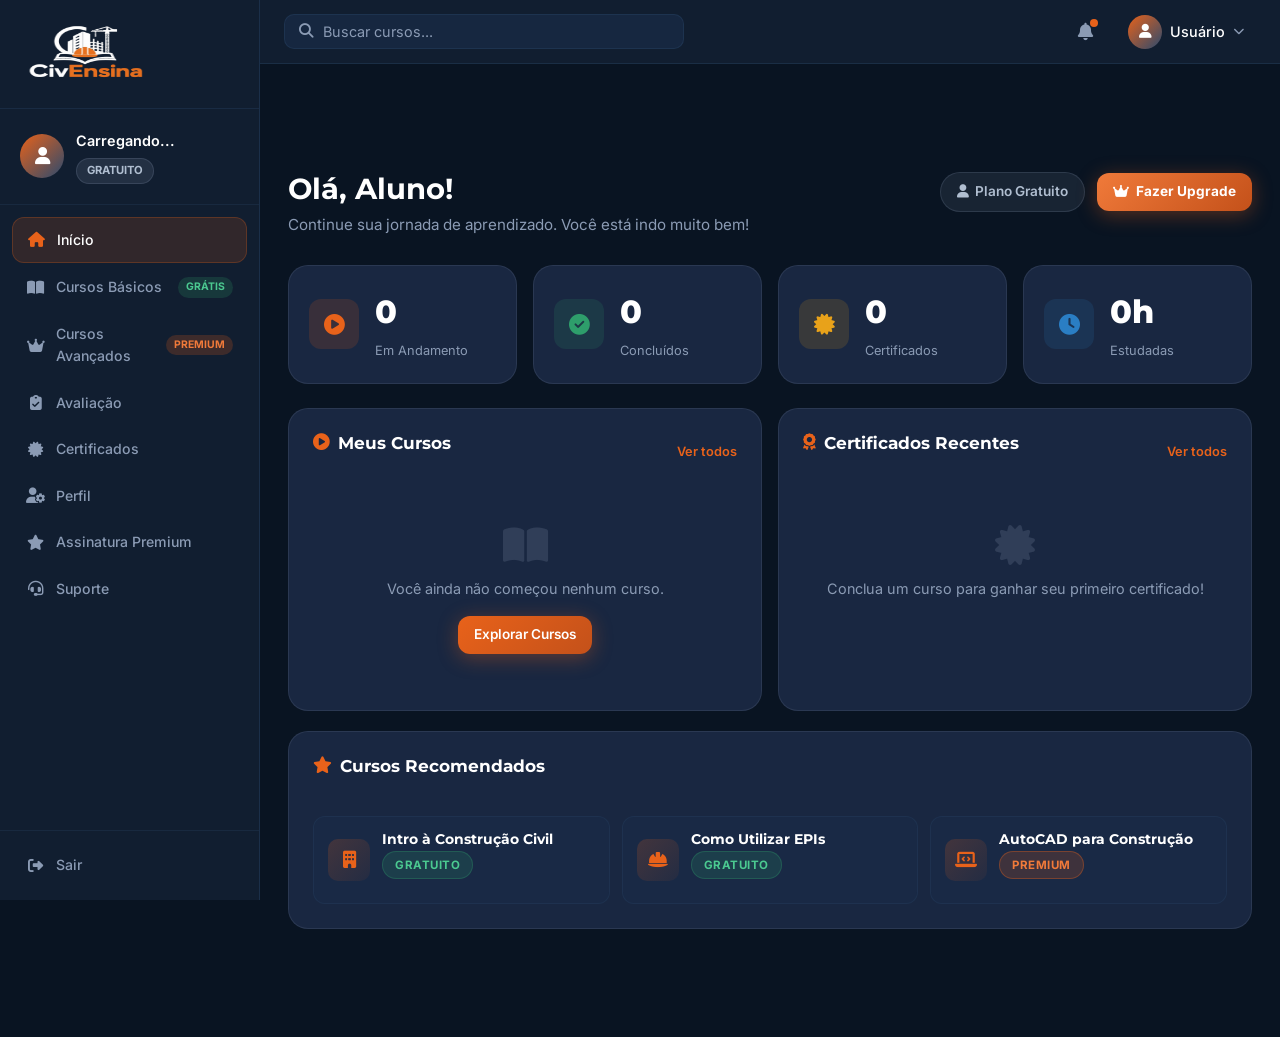
==== commit 542d296d: "Update dashboard.html" ====
--- a/dashboard.html
+++ b/dashboard.html
@@ -35,6 +35,7 @@
     <a href="#" class="nav-item active" onclick="showSection('home', this)"><i class="fas fa-home"></i><span>Início</span></a>
     <a href="#" class="nav-item" onclick="showSection('basic-courses', this)"><i class="fas fa-book-open"></i><span>Cursos Básicos</span><span class="nav-badge free-badge">Grátis</span></a>
     <a href="#" class="nav-item" onclick="showSection('advanced-courses', this)"><i class="fas fa-crown"></i><span>Cursos Avançados</span><span class="nav-badge prem-badge">Premium</span></a>
+    <a href="#" class="nav-item" onclick="showSection('avaliacao', this)"><i class="fas fa-clipboard-check"></i><span>Avaliação</span></a>
     <a href="#" class="nav-item" onclick="showSection('certificates', this)"><i class="fas fa-certificate"></i><span>Certificados</span></a>
     <a href="#" class="nav-item" onclick="showSection('profile', this)"><i class="fas fa-user-cog"></i><span>Perfil</span></a>
     <a href="#" class="nav-item" onclick="showSection('subscription', this)"><i class="fas fa-star"></i><span>Assinatura Premium</span></a>
@@ -186,6 +187,158 @@
       <div class="courses-dash-grid" id="advancedCoursesGrid"></div>
     </section>
 
+    <!-- AVALIAÇÃO -->
+    <section class="dash-section" id="section-avaliacao">
+      <div class="section-page-header">
+        <h2><i class="fas fa-clipboard-check"></i> Avaliação Final</h2>
+        <p>Complete as duas etapas para obter seu certificado de conclusão.</p>
+      </div>
+
+      <!-- PROGRESS STEPS -->
+      <div class="av-steps">
+        <div class="av-step completed" id="avStep1">
+          <div class="av-step-icon"><i class="fas fa-book-open"></i></div>
+          <div class="av-step-line"></div>
+          <span>Etapa Teórica</span>
+        </div>
+        <div class="av-step locked" id="avStep2">
+          <div class="av-step-icon"><i class="fas fa-video"></i></div>
+          <div class="av-step-line"></div>
+          <span>Etapa Prática</span>
+        </div>
+        <div class="av-step locked" id="avStep3">
+          <div class="av-step-icon"><i class="fas fa-certificate"></i></div>
+          <span>Certificado</span>
+        </div>
+      </div>
+
+      <div class="av-grid">
+
+        <!-- ETAPA TEÓRICA -->
+        <div class="dash-card av-card" id="avCardTeorica">
+          <div class="av-card-header teorica">
+            <div class="av-card-icon"><i class="fas fa-book-open"></i></div>
+            <div>
+              <h3>Etapa Teórica</h3>
+              <span class="av-status-badge available"><i class="fas fa-circle"></i> Disponível</span>
+            </div>
+          </div>
+          <div class="av-card-body">
+            <p>A prova teórica avalia os conhecimentos adquiridos ao longo das aulas. São <strong>20 questões de múltipla escolha</strong> com tempo limite de 40 minutos. A nota mínima para aprovação é <strong>70%</strong>.</p>
+            <div class="av-info-grid">
+              <div class="av-info-item"><i class="fas fa-question-circle"></i><span>20 questões</span></div>
+              <div class="av-info-item"><i class="fas fa-clock"></i><span>40 minutos</span></div>
+              <div class="av-info-item"><i class="fas fa-percentage"></i><span>Mínimo 70%</span></div>
+              <div class="av-info-item"><i class="fas fa-redo"></i><span>2 tentativas</span></div>
+            </div>
+            <div class="av-requirements">
+              <h4><i class="fas fa-list-check"></i> Pré-requisitos</h4>
+              <ul>
+                <li class="req-ok"><i class="fas fa-check-circle"></i> Concluir todas as aulas do curso</li>
+                <li class="req-ok"><i class="fas fa-check-circle"></i> Assistir os vídeos complementares</li>
+                <li class="req-pending"><i class="fas fa-clock"></i> Revisar o material de apoio</li>
+              </ul>
+            </div>
+          </div>
+          <div class="av-card-footer">
+            <button class="btn btn-primary btn-lg" onclick="iniciarProvaTeorica()">
+              <i class="fas fa-play"></i> Iniciar Prova Teórica
+            </button>
+          </div>
+        </div>
+
+        <!-- ETAPA PRÁTICA -->
+        <div class="dash-card av-card locked-card" id="avCardPratica">
+          <div class="av-card-header pratica">
+            <div class="av-card-icon"><i class="fas fa-video"></i></div>
+            <div>
+              <h3>Etapa Prática</h3>
+              <span class="av-status-badge locked"><i class="fas fa-lock"></i> Bloqueada</span>
+            </div>
+          </div>
+          <div class="av-card-body">
+            <p>Após aprovação na prova teórica, você deverá <strong>gravar e enviar um vídeo</strong> demonstrando a execução de uma atividade prática relacionada ao conteúdo do curso.</p>
+            <div class="av-practical-info">
+              <h4><i class="fas fa-clipboard-list"></i> O vídeo deve demonstrar:</h4>
+              <ul class="av-checklist">
+                <li><i class="fas fa-hard-hat"></i> Uso adequado de EPIs e normas de segurança</li>
+                <li><i class="fas fa-tools"></i> Correta utilização de materiais e ferramentas</li>
+                <li><i class="fas fa-tasks"></i> Aplicação das técnicas aprendidas no curso</li>
+                <li><i class="fas fa-ruler-combined"></i> Cumprimento dos procedimentos ensinados</li>
+              </ul>
+            </div>
+            <div class="av-video-specs">
+              <h4><i class="fas fa-film"></i> Especificações do Vídeo</h4>
+              <div class="av-info-grid">
+                <div class="av-info-item"><i class="fas fa-hourglass-half"></i><span>3 a 10 min</span></div>
+                <div class="av-info-item"><i class="fas fa-file-video"></i><span>MP4 / MOV</span></div>
+                <div class="av-info-item"><i class="fas fa-hdd"></i><span>Máx. 500 MB</span></div>
+                <div class="av-info-item"><i class="fas fa-calendar-alt"></i><span>Prazo: 7 dias</span></div>
+              </div>
+            </div>
+            <div class="av-upload-area" id="avUploadArea">
+              <div class="av-upload-placeholder">
+                <i class="fas fa-cloud-upload-alt"></i>
+                <p>Arraste seu vídeo aqui ou clique para selecionar</p>
+                <span>Disponível após aprovação na etapa teórica</span>
+              </div>
+            </div>
+          </div>
+          <div class="av-card-footer">
+            <button class="btn btn-outline btn-lg" disabled id="btnEnviarVideo">
+              <i class="fas fa-lock"></i> Bloqueado — Conclua a Etapa Teórica
+            </button>
+          </div>
+        </div>
+
+      </div>
+
+      <!-- AVALIAÇÃO PROCESSO INFO -->
+      <div class="dash-card av-process-card mt-20">
+        <div class="av-process-header">
+          <i class="fas fa-info-circle"></i>
+          <h3>Como funciona o processo de avaliação</h3>
+        </div>
+        <div class="av-process-steps">
+          <div class="av-proc-step">
+            <div class="av-proc-num">1</div>
+            <div class="av-proc-text">
+              <h4>Conclua o curso</h4>
+              <p>Assista todas as aulas e revise os materiais de apoio disponibilizados.</p>
+            </div>
+          </div>
+          <div class="av-proc-arrow"><i class="fas fa-chevron-right"></i></div>
+          <div class="av-proc-step">
+            <div class="av-proc-num">2</div>
+            <div class="av-proc-text">
+              <h4>Prova teórica</h4>
+              <p>Responda 20 questões sobre o conteúdo do curso. Você precisa de 70% para passar.</p>
+            </div>
+          </div>
+          <div class="av-proc-arrow"><i class="fas fa-chevron-right"></i></div>
+          <div class="av-proc-step">
+            <div class="av-proc-num">3</div>
+            <div class="av-proc-text">
+              <h4>Envio do vídeo prático</h4>
+              <p>Grave e envie um vídeo demonstrando a execução de uma atividade do curso na prática.</p>
+            </div>
+          </div>
+          <div class="av-proc-arrow"><i class="fas fa-chevron-right"></i></div>
+          <div class="av-proc-step">
+            <div class="av-proc-num">4</div>
+            <div class="av-proc-text">
+              <h4>Análise e certificado</h4>
+              <p>Nossa equipe analisará o vídeo em até 5 dias úteis. Aprovado, você recebe o certificado!</p>
+            </div>
+          </div>
+        </div>
+        <div class="av-cert-note">
+          <i class="fas fa-award"></i>
+          <p>O certificado CivEnsina é reconhecido pelo mercado de trabalho por exigir comprovação prática, garantindo maior confiabilidade e valor profissional.</p>
+        </div>
+      </div>
+    </section>
+
     <!-- CERTIFICATES -->
     <section class="dash-section" id="section-certificates">
       <div class="section-page-header">
@@ -443,6 +596,67 @@
 <!-- TOAST -->
 <div class="toast" id="toast"></div>
 
-<script src="js/dashboard.js"></script>
-</body>
+<!-- AVALIAÇÃO JS -->
+<script>
+function iniciarProvaTeorica() {
+  const toast = document.getElementById('toast');
+  toast.textContent = 'Prova teórica iniciada! Boa sorte!';
+  toast.className = 'toast show success';
+  setTimeout(() => toast.classList.remove('show'), 3500);
+
+  // Simular aprovação e desbloquear etapa prática
+  setTimeout(() => {
+    document.getElementById('avStep1').classList.add('done');
+    document.getElementById('avStep2').classList.remove('locked');
+    document.getElementById('avStep2').classList.add('active');
+    document.getElementById('avCardPratica').classList.remove('locked-card');
+    document.querySelector('#avCardPratica .av-status-badge').className = 'av-status-badge available';
+    document.querySelector('#avCardPratica .av-status-badge').innerHTML = '<i class="fas fa-circle"></i> Disponível';
+    document.getElementById('btnEnviarVideo').disabled = false;
+    document.getElementById('btnEnviarVideo').innerHTML = '<i class="fas fa-cloud-upload-alt"></i> Enviar Vídeo Prático';
+    document.getElementById('avUploadArea').innerHTML = `
+      <label class="av-upload-active">
+        <i class="fas fa-cloud-upload-alt"></i>
+        <p>Arraste seu vídeo aqui ou <span>clique para selecionar</span></p>
+        <small>MP4 ou MOV · Máximo 500 MB · 3 a 10 minutos</small>
+        <input type="file" accept="video/mp4,video/quicktime" style="display:none" onchange="videoSelecionado(this)"/>
+      </label>`;
+    const t2 = document.getElementById('toast');
+    t2.textContent = '✅ Parabéns! Você foi aprovado na etapa teórica! Agora envie o vídeo prático.';
+    t2.className = 'toast show success';
+    setTimeout(() => t2.classList.remove('show'), 4000);
+  }, 2000);
+}
+
+function videoSelecionado(input) {
+  if (!input.files.length) return;
+  const file = input.files[0];
+  const area = document.getElementById('avUploadArea');
+  area.innerHTML = `
+    <div class="av-upload-preview">
+      <i class="fas fa-file-video"></i>
+      <div>
+        <strong>${file.name}</strong>
+        <span>${(file.size / 1024 / 1024).toFixed(1)} MB</span>
+      </div>
+      <span class="av-upload-ok"><i class="fas fa-check-circle"></i> Pronto para envio</span>
+    </div>`;
+  document.getElementById('btnEnviarVideo').innerHTML = '<i class="fas fa-paper-plane"></i> Confirmar Envio do Vídeo';
+  document.getElementById('btnEnviarVideo').onclick = confirmarEnvioVideo;
+}
+
+function confirmarEnvioVideo() {
+  const toast = document.getElementById('toast');
+  toast.textContent = '📤 Vídeo enviado com sucesso! Nossa equipe analisará em até 5 dias úteis.';
+  toast.className = 'toast show success';
+  setTimeout(() => toast.classList.remove('show'), 4500);
+  document.getElementById('avStep2').classList.remove('active');
+  document.getElementById('avStep2').classList.add('done');
+  document.getElementById('avStep3').classList.remove('locked');
+  document.getElementById('avStep3').classList.add('active');
+  document.getElementById('btnEnviarVideo').disabled = true;
+  document.getElementById('btnEnviarVideo').innerHTML = '<i class="fas fa-check"></i> Vídeo Enviado — Aguardando Análise';
+}
+</script>
+
 </html>
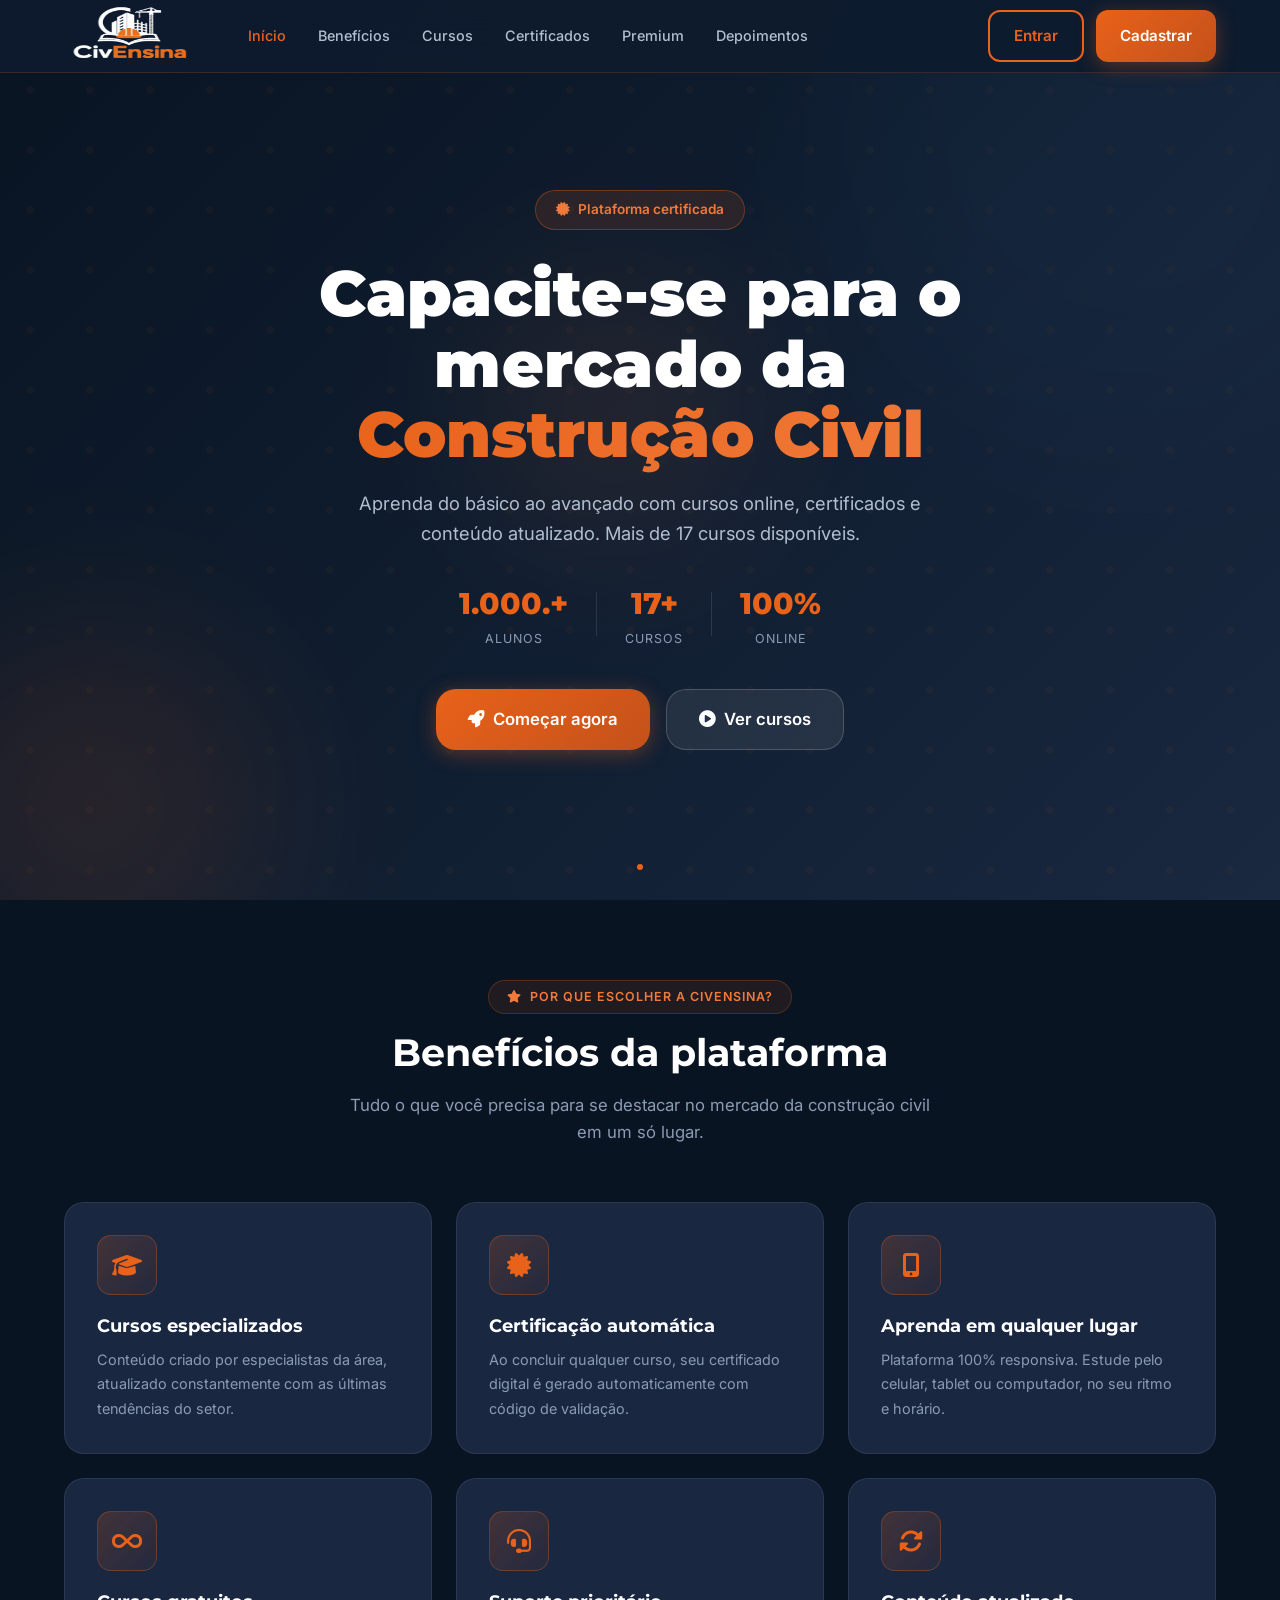
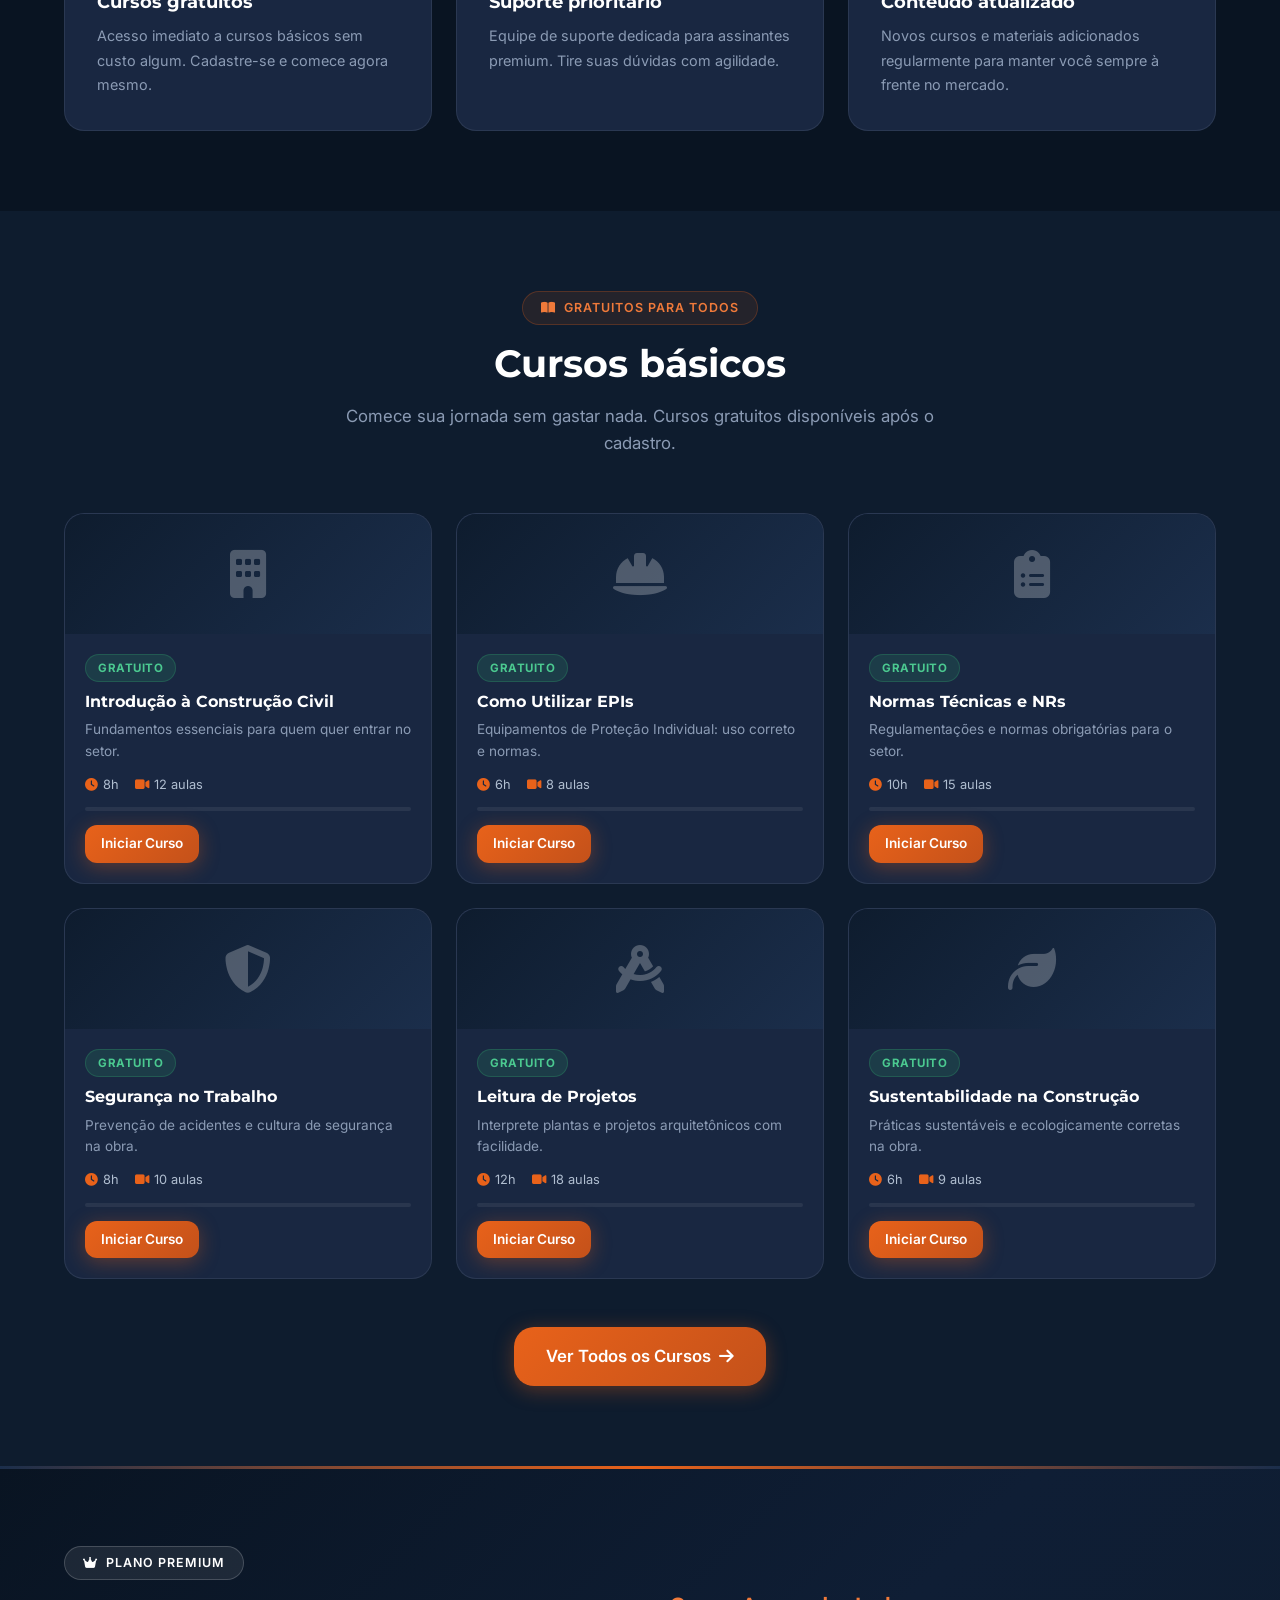
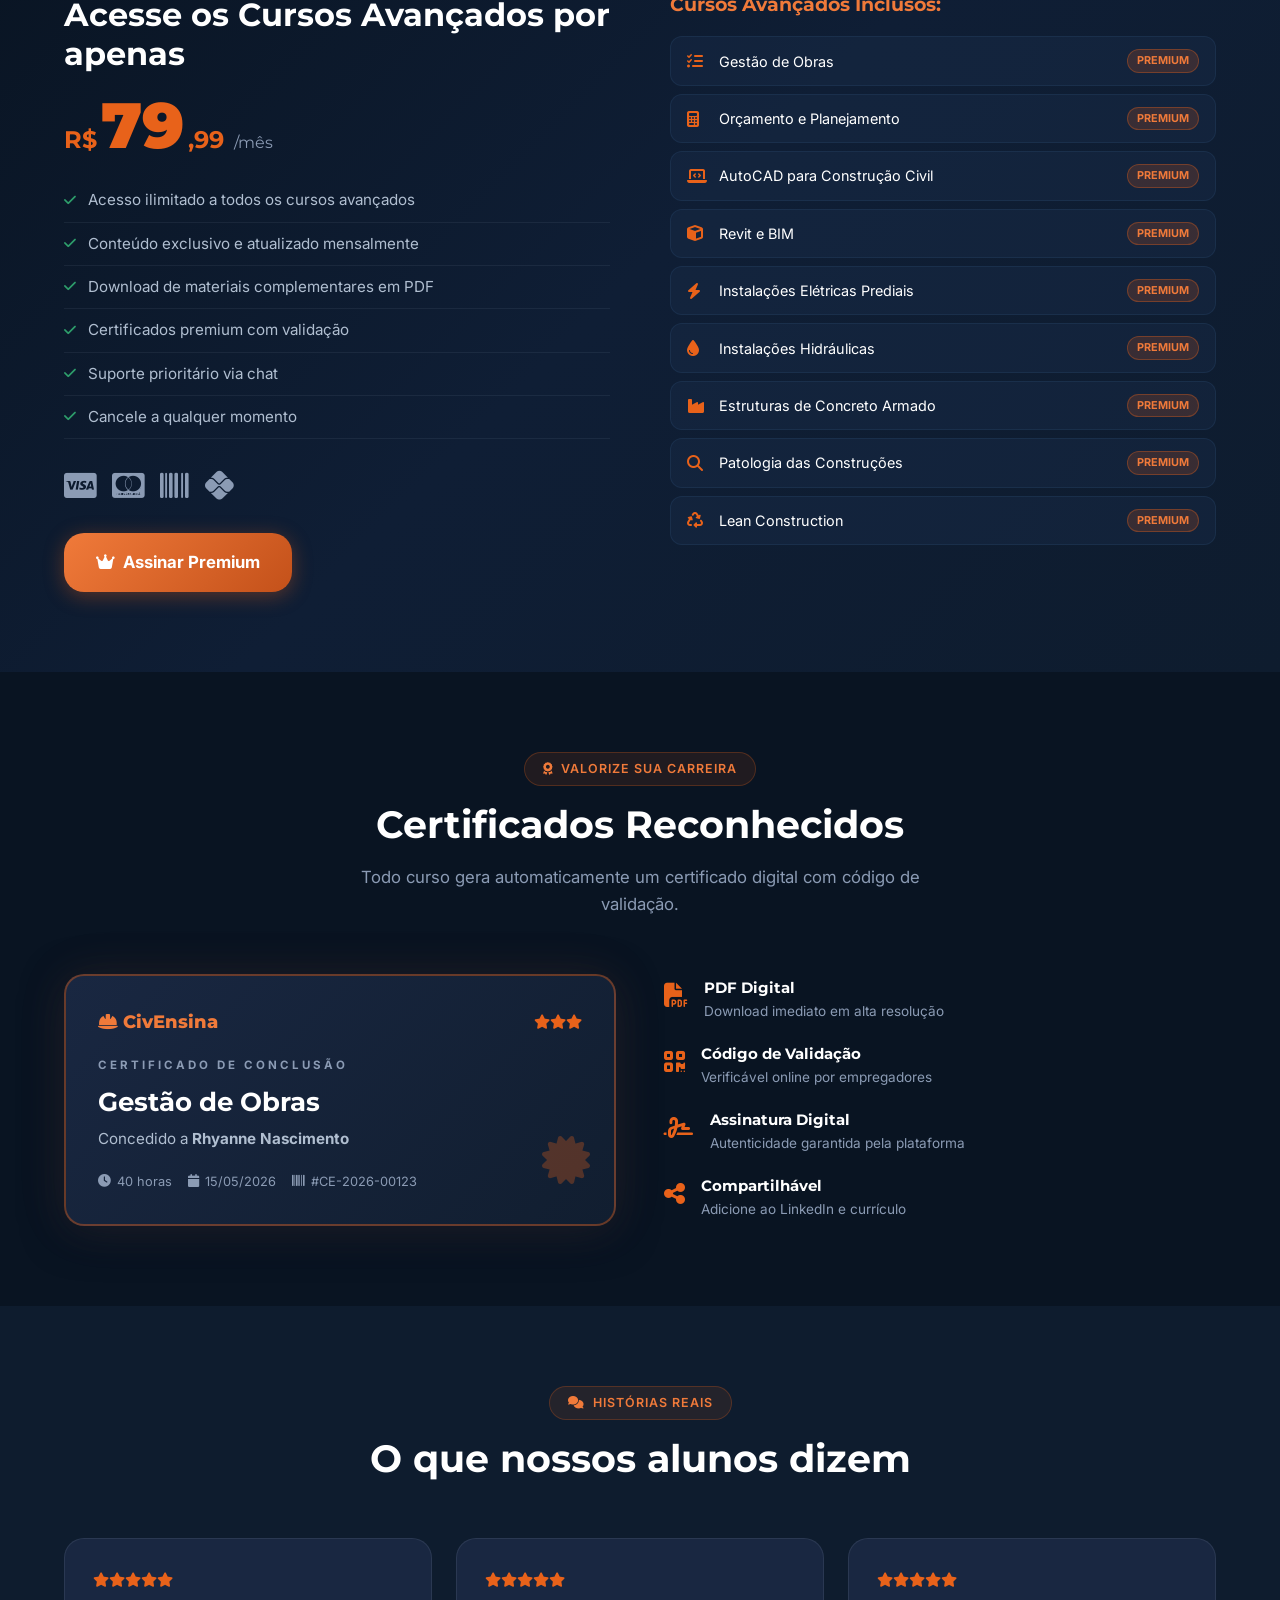
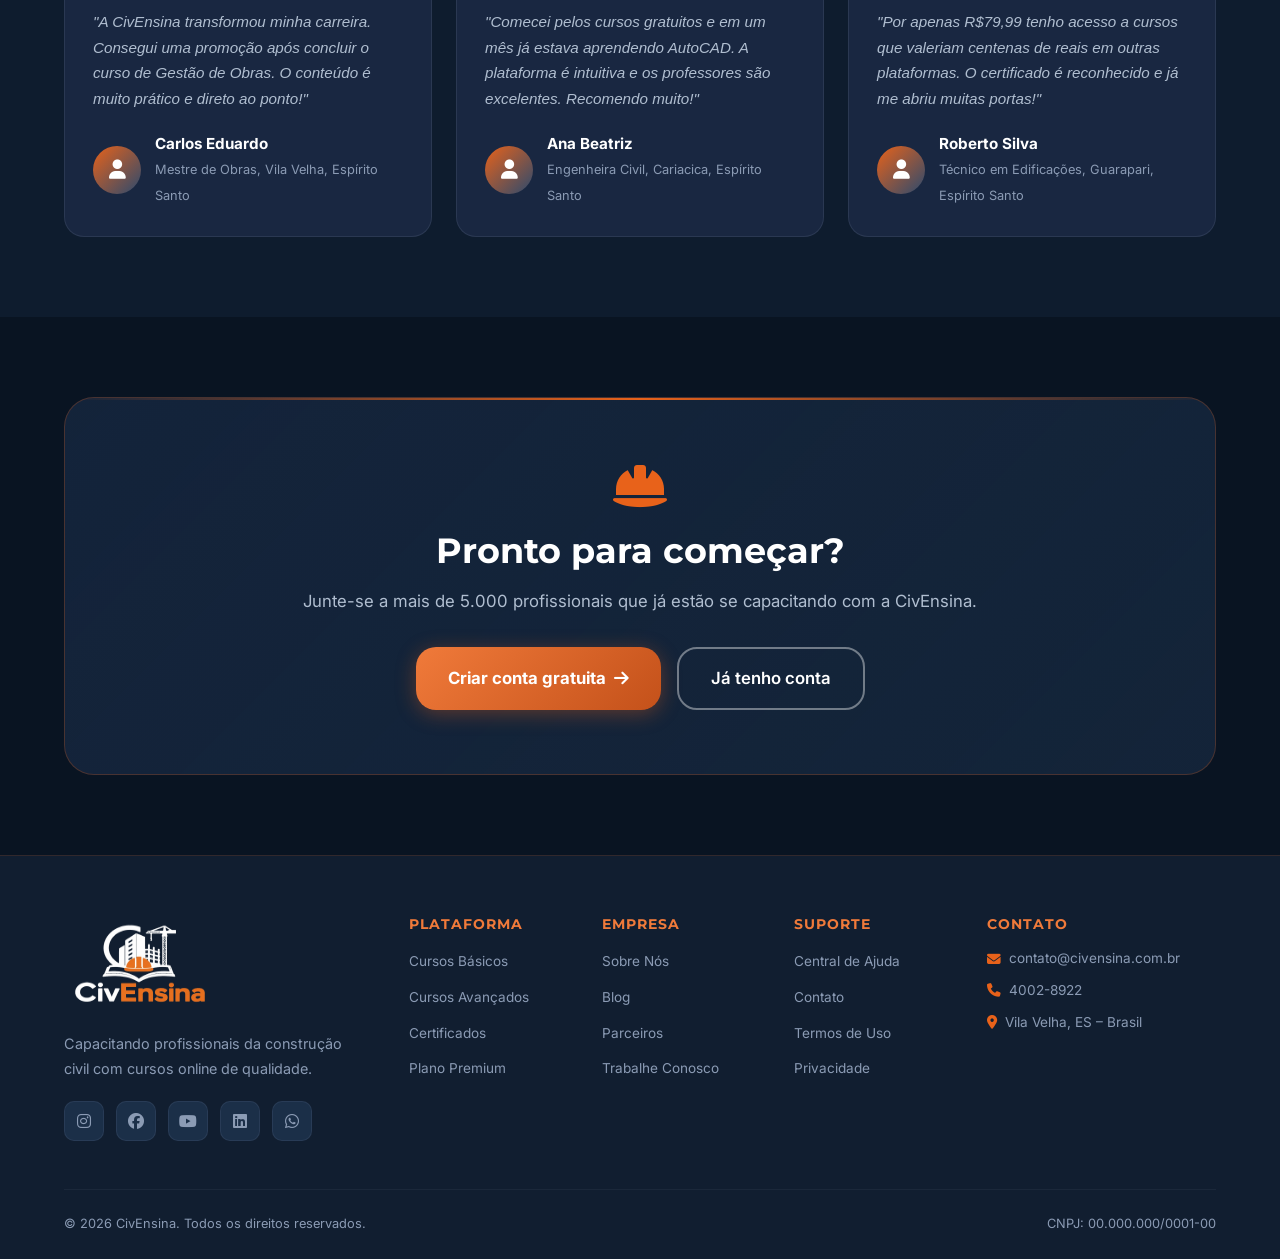
==== commit 110be5da: "Update dashboard.html" ====
--- a/dashboard.html
+++ b/dashboard.html
@@ -1,662 +1,385 @@
 <!DOCTYPE html>
 <html lang="pt-BR">
 <head>
-  <meta charset="UTF-8"/>
+  <meta charset="UTF-8" />
   <meta name="viewport" content="width=device-width, initial-scale=1.0"/>
-  <title>CivEnsina | Painel</title>
+  <title>CivEnsina | Plataforma de Cursos para Construção Civil</title>
   <link rel="stylesheet" href="css/style.css"/>
-  <link rel="stylesheet" href="css/dashboard.css"/>
   <link rel="stylesheet" href="https://cdnjs.cloudflare.com/ajax/libs/font-awesome/6.5.0/css/all.min.css"/>
   <link href="https://fonts.googleapis.com/css2?family=Inter:wght@300;400;500;600;700;800;900&family=Montserrat:wght@400;600;700;800;900&display=swap" rel="stylesheet"/>
 </head>
-<body class="dashboard-page">
-
-<!-- SIDEBAR -->
-<aside class="sidebar" id="sidebar">
-  <div class="sidebar-header">
-    <div class="sidebar-logo">
-      <div class = "menu-dashboard"><a class = "menu">
+<body>
+
+<!-- NAVBAR -->
+<nav class="navbar" id="navbar">
+  <div class="nav-container">
+    <div class="nav-logo">
+      <div class="logo-icon">
+      <a class = "menu" href="#home">
         <img src = "img/logo.png" alt="logo CivEnsina" width="130" height="60">
-        </a>
-      </div>
-    </div>
-    <button class="sidebar-close" id="sidebarClose"><i class="fas fa-times"></i></button>
-  </div>
-
-  <div class="sidebar-user">
-    <div class="sidebar-avatar"><i class="fas fa-user"></i></div>
-    <div class="sidebar-user-info">
-      <p class="sidebar-user-name" id="sidebarName">Carregando...</p>
-      <span class="sidebar-badge free" id="sidebarPlan">Gratuito</span>
-    </div>
-  </div>
-
-  <nav class="sidebar-nav">
-    <a href="#" class="nav-item active" onclick="showSection('home', this)"><i class="fas fa-home"></i><span>Início</span></a>
-    <a href="#" class="nav-item" onclick="showSection('basic-courses', this)"><i class="fas fa-book-open"></i><span>Cursos Básicos</span><span class="nav-badge free-badge">Grátis</span></a>
-    <a href="#" class="nav-item" onclick="showSection('advanced-courses', this)"><i class="fas fa-crown"></i><span>Cursos Avançados</span><span class="nav-badge prem-badge">Premium</span></a>
-    <a href="#" class="nav-item" onclick="showSection('avaliacao', this)"><i class="fas fa-clipboard-check"></i><span>Avaliação</span></a>
-    <a href="#" class="nav-item" onclick="showSection('certificates', this)"><i class="fas fa-certificate"></i><span>Certificados</span></a>
-    <a href="#" class="nav-item" onclick="showSection('profile', this)"><i class="fas fa-user-cog"></i><span>Perfil</span></a>
-    <a href="#" class="nav-item" onclick="showSection('subscription', this)"><i class="fas fa-star"></i><span>Assinatura Premium</span></a>
-    <a href="#" class="nav-item" onclick="showSection('support', this)"><i class="fas fa-headset"></i><span>Suporte</span></a>
-  </nav>
-
-  <div class="sidebar-footer">
-    <a href="index.html" class="nav-item logout"><i class="fas fa-sign-out-alt"></i><span>Sair</span></a>
-  </div>
-</aside>
-
-<!-- MAIN -->
-<div class="dashboard-main" id="dashMain">
-
-  <!-- TOP BAR -->
-  <header class="topbar">
-    <button class="menu-toggle" id="menuToggle"><i class="fas fa-bars"></i></button>
-    <div class="topbar-search">
-      <i class="fas fa-search"></i>
-      <input type="text" placeholder="Buscar cursos..."/>
-    </div>
-    <div class="topbar-right">
-      <button class="topbar-icon" title="Notificações"><i class="fas fa-bell"></i><span class="notif-dot"></span></button>
-      <div class="topbar-user">
-        <div class="topbar-avatar"><i class="fas fa-user"></i></div>
-        <span id="topbarName">Usuário</span>
-        <i class="fas fa-chevron-down"></i>
-      </div>
-    </div>
-  </header>
-
-  <!-- CONTENT -->
-  <main class="dash-content">
-
-    <!-- HOME SECTION -->
-    <section class="dash-section active" id="section-home">
-      <div class="dash-welcome">
-        <div class="welcome-text">
-          <h1>Olá, <span id="welcomeName">Aluno</span>!</h1>
-          <p>Continue sua jornada de aprendizado. Você está indo muito bem!</p>
-        </div>
-        <div class="welcome-plan">
-          <span class="plan-badge free" id="planBadge"><i class="fas fa-user"></i> Plano Gratuito</span>
-          <a href="#" onclick="showSection('subscription', null)" class="btn btn-gold btn-sm"><i class="fas fa-crown"></i> Fazer Upgrade</a>
-        </div>
-      </div>
-
-      <div class="dash-cards">
-        <div class="dash-card stat-card">
-          <div class="dc-icon orange"><i class="fas fa-play-circle"></i></div>
-          <div class="dc-info"><span class="dc-number" id="inProgressCount">0</span><span class="dc-label">Em Andamento</span></div>
-        </div>
-        <div class="dash-card stat-card">
-          <div class="dc-icon green"><i class="fas fa-check-circle"></i></div>
-          <div class="dc-info"><span class="dc-number" id="completedCount">0</span><span class="dc-label">Concluídos</span></div>
-        </div>
-        <div class="dash-card stat-card">
-          <div class="dc-icon yellow"><i class="fas fa-certificate"></i></div>
-          <div class="dc-info"><span class="dc-number" id="certsCount">0</span><span class="dc-label">Certificados</span></div>
-        </div>
-        <div class="dash-card stat-card">
-          <div class="dc-icon blue"><i class="fas fa-clock"></i></div>
-          <div class="dc-info"><span class="dc-number" id="hoursCount">0h</span><span class="dc-label">Estudadas</span></div>
-        </div>
-      </div>
-
-      <div class="dash-grid-2">
-        <!-- CURSOS EM ANDAMENTO -->
-        <div class="dash-card">
-          <div class="card-header-dash">
-            <h3><i class="fas fa-play-circle"></i> Meus Cursos</h3>
-            <a href="#" onclick="showSection('basic-courses',null)" class="link-sm">Ver todos</a>
-          </div>
-          <div id="myCoursesContainer">
-            <div class="empty-state">
-              <i class="fas fa-book-open"></i>
-              <p>Você ainda não começou nenhum curso.</p>
-              <a href="#" onclick="showSection('basic-courses',null)" class="btn btn-primary btn-sm">Explorar Cursos</a>
+      </a>
+      </div>
+    </div>
+    <ul class="nav-links" id="navLinks">
+      <li><a href="#home">Início</a></li>
+      <li><a href="#beneficios">Benefícios</a></li>
+      <li><a href="#cursos">Cursos</a></li>
+      <li><a href="#certificados">Certificados</a></li>
+      <li><a href="#premium">Premium</a></li>
+      <li><a href="#depoimentos">Depoimentos</a></li>
+    </ul>
+    <div class="nav-buttons">
+      <a href="auth.html" class="btn btn-outline">Entrar</a>
+      <a href="auth.html#cadastro" class="btn btn-primary">Cadastrar</a>
+    </div>
+    <button class="hamburger" id="hamburger" aria-label="Menu">
+      <span></span><span></span><span></span>
+    </button>
+  </div>
+</nav>
+
+<!-- HERO -->
+<section class="hero" id="home">
+  <div class="hero-overlay"></div>
+  <div class="hero-content">
+    <div class="hero-badge"><i class="fas fa-certificate"></i> Plataforma certificada</div>
+    <h1 class="hero-title">Capacite-se para o mercado da<br/><span class="hero-highlight">Construção Civil</span></h1>
+    <p class="hero-subtitle">Aprenda do básico ao avançado com cursos online, certificados e conteúdo atualizado. Mais de 17 cursos disponíveis.</p>
+    <div class="hero-stats">
+      <div class="stat"><span class="stat-number">1.000+</span><span class="stat-label">Alunos</span></div>
+      <div class="stat-divider"></div>
+      <div class="stat"><span class="stat-number">17+</span><span class="stat-label">Cursos</span></div>
+      <div class="stat-divider"></div>
+      <div class="stat"><span class="stat-number">100%</span><span class="stat-label">Online</span></div>
+    </div>
+    <div class="hero-buttons">
+      <a href="auth.html" class="btn btn-primary btn-lg pulse-btn"><i class="fas fa-rocket"></i> Começar agora</a>
+      <a href="#cursos" class="btn btn-glass btn-lg"><i class="fas fa-play-circle"></i> Ver cursos</a>
+    </div>
+  </div>
+  <div class="hero-shapes">
+    <div class="shape shape-1"></div>
+    <div class="shape shape-2"></div>
+    <div class="shape shape-3"></div>
+  </div>
+  <div class="scroll-indicator">
+    <div class="scroll-dot"></div>
+  </div>
+</section>
+
+<!-- SOBRE A PLATAFORMA -->
+<section class="about-section" id="beneficios">
+  <div class="container">
+    <div class="section-header">
+      <span class="section-badge"><i class="fas fa-star"></i> Por que escolher a CivEnsina?</span>
+      <h2 class="section-title">Benefícios da plataforma</h2>
+      <p class="section-subtitle">Tudo o que você precisa para se destacar no mercado da construção civil em um só lugar.</p>
+    </div>
+    <div class="benefits-grid">
+      <div class="benefit-card animate-on-scroll">
+        <div class="benefit-icon"><i class="fas fa-graduation-cap"></i></div>
+        <h3>Cursos especializados</h3>
+        <p>Conteúdo criado por especialistas da área, atualizado constantemente com as últimas tendências do setor.</p>
+      </div>
+      <div class="benefit-card animate-on-scroll">
+        <div class="benefit-icon"><i class="fas fa-certificate"></i></div>
+        <h3>Certificação automática</h3>
+        <p>Ao concluir qualquer curso, seu certificado digital é gerado automaticamente com código de validação.</p>
+      </div>
+      <div class="benefit-card animate-on-scroll">
+        <div class="benefit-icon"><i class="fas fa-mobile-alt"></i></div>
+        <h3>Aprenda em qualquer lugar</h3>
+        <p>Plataforma 100% responsiva. Estude pelo celular, tablet ou computador, no seu ritmo e horário.</p>
+      </div>
+      <div class="benefit-card animate-on-scroll">
+        <div class="benefit-icon"><i class="fas fa-infinity"></i></div>
+        <h3>Cursos gratuitos</h3>
+        <p>Acesso imediato a cursos básicos sem custo algum. Cadastre-se e comece agora mesmo.</p>
+      </div>
+      <div class="benefit-card animate-on-scroll">
+        <div class="benefit-icon"><i class="fas fa-headset"></i></div>
+        <h3>Suporte prioritário</h3>
+        <p>Equipe de suporte dedicada para assinantes premium. Tire suas dúvidas com agilidade.</p>
+      </div>
+      <div class="benefit-card animate-on-scroll">
+        <div class="benefit-icon"><i class="fas fa-sync-alt"></i></div>
+        <h3>Conteúdo atualizado</h3>
+        <p>Novos cursos e materiais adicionados regularmente para manter você sempre à frente no mercado.</p>
+      </div>
+    </div>
+  </div>
+</section>
+
+<!-- CURSOS BÁSICOS -->
+<section class="courses-section" id="cursos">
+  <div class="container">
+    <div class="section-header">
+      <span class="section-badge"><i class="fas fa-book-open"></i> Gratuitos para Todos</span>
+      <h2 class="section-title">Cursos básicos</h2>
+      <p class="section-subtitle">Comece sua jornada sem gastar nada. Cursos gratuitos disponíveis após o cadastro.</p>
+    </div>
+    <div class="courses-grid">
+      <div class="course-card animate-on-scroll">
+        <div class="course-thumb basic"><i class="fas fa-building"></i></div>
+        <div class="course-body">
+          <span class="course-tag free">Gratuito</span>
+          <h4>Introdução à Construção Civil</h4>
+          <p>Fundamentos essenciais para quem quer entrar no setor.</p>
+          <div class="course-meta"><span><i class="fas fa-clock"></i> 8h</span><span><i class="fas fa-video"></i> 12 aulas</span></div>
+          <div class="course-progress"><div class="progress-bar" style="width:0%"></div></div>
+          <a href="auth.html" class="btn btn-primary btn-sm">Iniciar Curso</a>
+        </div>
+      </div>
+      <div class="course-card animate-on-scroll">
+        <div class="course-thumb basic"><i class="fas fa-hard-hat"></i></div>
+        <div class="course-body">
+          <span class="course-tag free">Gratuito</span>
+          <h4>Como Utilizar EPIs</h4>
+          <p>Equipamentos de Proteção Individual: uso correto e normas.</p>
+          <div class="course-meta"><span><i class="fas fa-clock"></i> 6h</span><span><i class="fas fa-video"></i> 8 aulas</span></div>
+          <div class="course-progress"><div class="progress-bar" style="width:0%"></div></div>
+          <a href="auth.html" class="btn btn-primary btn-sm">Iniciar Curso</a>
+        </div>
+      </div>
+      <div class="course-card animate-on-scroll">
+        <div class="course-thumb basic"><i class="fas fa-clipboard-list"></i></div>
+        <div class="course-body">
+          <span class="course-tag free">Gratuito</span>
+          <h4>Normas Técnicas e NRs</h4>
+          <p>Regulamentações e normas obrigatórias para o setor.</p>
+          <div class="course-meta"><span><i class="fas fa-clock"></i> 10h</span><span><i class="fas fa-video"></i> 15 aulas</span></div>
+          <div class="course-progress"><div class="progress-bar" style="width:0%"></div></div>
+          <a href="auth.html" class="btn btn-primary btn-sm">Iniciar Curso</a>
+        </div>
+      </div>
+      <div class="course-card animate-on-scroll">
+        <div class="course-thumb basic"><i class="fas fa-shield-alt"></i></div>
+        <div class="course-body">
+          <span class="course-tag free">Gratuito</span>
+          <h4>Segurança no Trabalho</h4>
+          <p>Prevenção de acidentes e cultura de segurança na obra.</p>
+          <div class="course-meta"><span><i class="fas fa-clock"></i> 8h</span><span><i class="fas fa-video"></i> 10 aulas</span></div>
+          <div class="course-progress"><div class="progress-bar" style="width:0%"></div></div>
+          <a href="auth.html" class="btn btn-primary btn-sm">Iniciar Curso</a>
+        </div>
+      </div>
+      <div class="course-card animate-on-scroll">
+        <div class="course-thumb basic"><i class="fas fa-drafting-compass"></i></div>
+        <div class="course-body">
+          <span class="course-tag free">Gratuito</span>
+          <h4>Leitura de Projetos</h4>
+          <p>Interprete plantas e projetos arquitetônicos com facilidade.</p>
+          <div class="course-meta"><span><i class="fas fa-clock"></i> 12h</span><span><i class="fas fa-video"></i> 18 aulas</span></div>
+          <div class="course-progress"><div class="progress-bar" style="width:0%"></div></div>
+          <a href="auth.html" class="btn btn-primary btn-sm">Iniciar Curso</a>
+        </div>
+      </div>
+      <div class="course-card animate-on-scroll">
+        <div class="course-thumb basic"><i class="fas fa-leaf"></i></div>
+        <div class="course-body">
+          <span class="course-tag free">Gratuito</span>
+          <h4>Sustentabilidade na Construção</h4>
+          <p>Práticas sustentáveis e ecologicamente corretas na obra.</p>
+          <div class="course-meta"><span><i class="fas fa-clock"></i> 6h</span><span><i class="fas fa-video"></i> 9 aulas</span></div>
+          <div class="course-progress"><div class="progress-bar" style="width:0%"></div></div>
+          <a href="auth.html" class="btn btn-primary btn-sm">Iniciar Curso</a>
+        </div>
+      </div>
+    </div>
+    <div class="courses-cta">
+      <a href="auth.html" class="btn btn-primary btn-lg">Ver Todos os Cursos <i class="fas fa-arrow-right"></i></a>
+    </div>
+  </div>
+</section>
+
+<!-- PREMIUM -->
+<section class="premium-section" id="premium">
+  <div class="container">
+    <div class="premium-inner">
+      <div class="premium-content animate-on-scroll">
+        <span class="section-badge light"><i class="fas fa-crown"></i> Plano Premium</span>
+        <h2>Acesse os Cursos Avançados por apenas</h2>
+        <div class="price-tag"><span class="price-currency">R$</span><span class="price-value">79</span><span class="price-cents">,99</span><span class="price-period">/mês</span></div>
+        <ul class="premium-benefits">
+          <li><i class="fas fa-check"></i> Acesso ilimitado a todos os cursos avançados</li>
+          <li><i class="fas fa-check"></i> Conteúdo exclusivo e atualizado mensalmente</li>
+          <li><i class="fas fa-check"></i> Download de materiais complementares em PDF</li>
+          <li><i class="fas fa-check"></i> Certificados premium com validação</li>
+          <li><i class="fas fa-check"></i> Suporte prioritário via chat</li>
+          <li><i class="fas fa-check"></i> Cancele a qualquer momento</li>
+        </ul>
+        <div class="premium-payment-icons">
+          <span><i class="fab fa-cc-visa"></i></span>
+          <span><i class="fab fa-cc-mastercard"></i></span>
+          <span><i class="fas fa-barcode"></i></span>
+          <span><i class="fab fa-pix"></i></span>
+        </div>
+        <a href="auth.html" class="btn btn-gold btn-lg"><i class="fas fa-crown"></i> Assinar Premium</a>
+      </div>
+      <div class="premium-courses animate-on-scroll">
+        <h3>Cursos Avançados Inclusos:</h3>
+        <div class="advanced-list">
+          <div class="adv-item"><i class="fas fa-tasks"></i><span>Gestão de Obras</span><span class="tag-premium">Premium</span></div>
+          <div class="adv-item"><i class="fas fa-calculator"></i><span>Orçamento e Planejamento</span><span class="tag-premium">Premium</span></div>
+          <div class="adv-item"><i class="fas fa-laptop-code"></i><span>AutoCAD para Construção Civil</span><span class="tag-premium">Premium</span></div>
+          <div class="adv-item"><i class="fas fa-cube"></i><span>Revit e BIM</span><span class="tag-premium">Premium</span></div>
+          <div class="adv-item"><i class="fas fa-bolt"></i><span>Instalações Elétricas Prediais</span><span class="tag-premium">Premium</span></div>
+          <div class="adv-item"><i class="fas fa-tint"></i><span>Instalações Hidráulicas</span><span class="tag-premium">Premium</span></div>
+          <div class="adv-item"><i class="fas fa-industry"></i><span>Estruturas de Concreto Armado</span><span class="tag-premium">Premium</span></div>
+          <div class="adv-item"><i class="fas fa-search"></i><span>Patologia das Construções</span><span class="tag-premium">Premium</span></div>
+          <div class="adv-item"><i class="fas fa-recycle"></i><span>Lean Construction</span><span class="tag-premium">Premium</span></div>
+        </div>
+      </div>
+    </div>
+  </div>
+</section>
+
+<!-- CERTIFICADOS -->
+<section class="cert-section" id="certificados">
+  <div class="container">
+    <div class="section-header">
+      <span class="section-badge"><i class="fas fa-award"></i> Valorize sua carreira</span>
+      <h2 class="section-title">Certificados Reconhecidos</h2>
+      <p class="section-subtitle">Todo curso gera automaticamente um certificado digital com código de validação.</p>
+    </div>
+    <div class="cert-preview animate-on-scroll">
+      <div class="cert-card">
+        <div class="cert-header">
+          <div class="cert-logo"><i class="fas fa-hard-hat"></i> CivEnsina</div>
+          <div class="cert-stars"><i class="fas fa-star"></i><i class="fas fa-star"></i><i class="fas fa-star"></i></div>
+        </div>
+        <p class="cert-label">CERTIFICADO DE CONCLUSÃO</p>
+        <h3 class="cert-course-name">Gestão de Obras</h3>
+        <p class="cert-student">Concedido a <strong>Rhyanne Nascimento</strong></p>
+        <div class="cert-info">
+          <span><i class="fas fa-clock"></i> 40 horas</span>
+          <span><i class="fas fa-calendar"></i> 15/05/2026</span>
+          <span><i class="fas fa-barcode"></i> #CE-2026-00123</span>
+        </div>
+        <div class="cert-seal"><i class="fas fa-certificate"></i></div>
+      </div>
+      <div class="cert-features">
+        <div class="cert-feat"><i class="fas fa-file-pdf"></i><div><h4>PDF Digital</h4><p>Download imediato em alta resolução</p></div></div>
+        <div class="cert-feat"><i class="fas fa-qrcode"></i><div><h4>Código de Validação</h4><p>Verificável online por empregadores</p></div></div>
+        <div class="cert-feat"><i class="fas fa-signature"></i><div><h4>Assinatura Digital</h4><p>Autenticidade garantida pela plataforma</p></div></div>
+        <div class="cert-feat"><i class="fas fa-share-alt"></i><div><h4>Compartilhável</h4><p>Adicione ao LinkedIn e currículo</p></div></div>
+      </div>
+    </div>
+  </div>
+</section>
+
+<!-- DEPOIMENTOS -->
+<section class="testimonials-section" id="depoimentos">
+  <div class="container">
+    <div class="section-header">
+      <span class="section-badge"><i class="fas fa-comments"></i> Histórias Reais</span>
+      <h2 class="section-title">O que nossos alunos dizem</h2>
+    </div>
+    <div class="testimonials-grid">
+      <div class="testimonial-card animate-on-scroll">
+        <div class="test-stars"><i class="fas fa-star"></i><i class="fas fa-star"></i><i class="fas fa-star"></i><i class="fas fa-star"></i><i class="fas fa-star"></i></div>
+        <p>"A CivEnsina transformou minha carreira. Consegui uma promoção após concluir o curso de Gestão de Obras. O conteúdo é muito prático e direto ao ponto!"</p>
+        <div class="test-author">
+          <div class="test-avatar"><i class="fas fa-user"></i></div>
+          <div><strong>Carlos Eduardo</strong><span>Mestre de Obras, Vila Velha, Espírito Santo</span></div>
+        </div>
+      </div>
+      <div class="testimonial-card animate-on-scroll">
+        <div class="test-stars"><i class="fas fa-star"></i><i class="fas fa-star"></i><i class="fas fa-star"></i><i class="fas fa-star"></i><i class="fas fa-star"></i></div>
+        <p>"Comecei pelos cursos gratuitos e em um mês já estava aprendendo AutoCAD. A plataforma é intuitiva e os professores são excelentes. Recomendo muito!"</p>
+        <div class="test-author">
+          <div class="test-avatar"><i class="fas fa-user"></i></div>
+          <div><strong>Ana Beatriz</strong><span>Engenheira Civil, Cariacica, Espírito Santo</span></div>
+        </div>
+      </div>
+      <div class="testimonial-card animate-on-scroll">
+        <div class="test-stars"><i class="fas fa-star"></i><i class="fas fa-star"></i><i class="fas fa-star"></i><i class="fas fa-star"></i><i class="fas fa-star"></i></div>
+        <p>"Por apenas R$79,99 tenho acesso a cursos que valeriam centenas de reais em outras plataformas. O certificado é reconhecido e já me abriu muitas portas!"</p>
+        <div class="test-author">
+          <div class="test-avatar"><i class="fas fa-user"></i></div>
+          <div><strong>Roberto Silva</strong><span>Técnico em Edificações, Guarapari, Espírito Santo</span></div>
+        </div>
+      </div>
+    </div>
+  </div>
+</section>
+
+<!-- CTA FINAL -->
+<section class="cta-section">
+  <div class="container">
+    <div class="cta-box animate-on-scroll">
+      <i class="fas fa-hard-hat cta-icon"></i>
+      <h2>Pronto para começar?</h2>
+      <p>Junte-se a mais de 5.000 profissionais que já estão se capacitando com a CivEnsina.</p>
+      <div class="cta-buttons">
+        <a href="auth.html" class="btn btn-gold btn-lg">Criar conta gratuita <i class="fas fa-arrow-right"></i></a>
+        <a href="auth.html" class="btn btn-outline-light btn-lg">Já tenho conta</a>
+      </div>
+    </div>
+  </div>
+</section>
+
+<!-- FOOTER -->
+<footer class="footer">
+  <div class="container">
+    <div class="footer-grid">
+      <div class="footer-brand">
+        <div class="nav-logo">
+            <div class="logo-icon"> <a class = "menu" href="#home">
+              <img src = "img/logo.png" alt="logo CivEnsina" width="150" height="90">
+            </a>
             </div>
-          </div>
-        </div>
-
-        <!-- CERTIFICADOS -->
-        <div class="dash-card">
-          <div class="card-header-dash">
-            <h3><i class="fas fa-award"></i> Certificados Recentes</h3>
-            <a href="#" onclick="showSection('certificates',null)" class="link-sm">Ver todos</a>
-          </div>
-          <div id="myCertsContainer">
-            <div class="empty-state">
-              <i class="fas fa-certificate"></i>
-              <p>Conclua um curso para ganhar seu primeiro certificado!</p>
-            </div>
-          </div>
-        </div>
-      </div>
-
-      <!-- SUGESTÕES DE CURSOS -->
-      <div class="dash-card mt-20">
-        <div class="card-header-dash">
-          <h3><i class="fas fa-star"></i> Cursos Recomendados</h3>
-        </div>
-        <div class="suggest-grid">
-          <div class="suggest-card" onclick="showSection('basic-courses',null)">
-            <div class="sug-icon"><i class="fas fa-building"></i></div>
-            <div class="sug-info"><h4>Intro à Construção Civil</h4><span class="course-tag free">Gratuito</span></div>
-          </div>
-          <div class="suggest-card" onclick="showSection('basic-courses',null)">
-            <div class="sug-icon"><i class="fas fa-hard-hat"></i></div>
-            <div class="sug-info"><h4>Como Utilizar EPIs</h4><span class="course-tag free">Gratuito</span></div>
-          </div>
-          <div class="suggest-card" onclick="showSection('advanced-courses',null)">
-            <div class="sug-icon"><i class="fas fa-laptop-code"></i></div>
-            <div class="sug-info"><h4>AutoCAD para Construção</h4><span class="course-tag premium">Premium</span></div>
-          </div>
-        </div>
-      </div>
-    </section>
-
-    <!-- BASIC COURSES -->
-    <section class="dash-section" id="section-basic-courses">
-      <div class="section-page-header">
-        <h2><i class="fas fa-book-open"></i> Cursos Básicos</h2>
-        <p>Todos gratuitos para usuários cadastrados. Aprenda no seu ritmo!</p>
-      </div>
-      <div class="courses-dash-grid" id="basicCoursesGrid"></div>
-    </section>
-
-    <!-- ADVANCED COURSES -->
-    <section class="dash-section" id="section-advanced-courses">
-      <div class="section-page-header">
-        <h2><i class="fas fa-crown"></i> Cursos Avançados</h2>
-        <p>Conteúdo exclusivo para assinantes Premium.</p>
-      </div>
-      <div id="premiumGate" class="premium-gate" style="display:none;">
-        <div class="pgate-card">
-          <i class="fas fa-crown"></i>
-          <h3>Área Premium</h3>
-          <p>Assine o plano Premium por <strong>R$79,99/mês</strong> e acesse todos os cursos avançados.</p>
-          <ul>
-            <li><i class="fas fa-check"></i> Acesso ilimitado</li>
-            <li><i class="fas fa-check"></i> Certificados Premium</li>
-            <li><i class="fas fa-check"></i> Suporte prioritário</li>
-            <li><i class="fas fa-check"></i> Cancele quando quiser</li>
-          </ul>
-          <a href="#" onclick="showSection('subscription',null)" class="btn btn-gold btn-lg"><i class="fas fa-crown"></i> Assinar Agora</a>
-        </div>
-      </div>
-      <div class="courses-dash-grid" id="advancedCoursesGrid"></div>
-    </section>
-
-    <!-- AVALIAÇÃO -->
-    <section class="dash-section" id="section-avaliacao">
-      <div class="section-page-header">
-        <h2><i class="fas fa-clipboard-check"></i> Avaliação Final</h2>
-        <p>Complete as duas etapas para obter seu certificado de conclusão.</p>
-      </div>
-
-      <!-- PROGRESS STEPS -->
-      <div class="av-steps">
-        <div class="av-step completed" id="avStep1">
-          <div class="av-step-icon"><i class="fas fa-book-open"></i></div>
-          <div class="av-step-line"></div>
-          <span>Etapa Teórica</span>
-        </div>
-        <div class="av-step locked" id="avStep2">
-          <div class="av-step-icon"><i class="fas fa-video"></i></div>
-          <div class="av-step-line"></div>
-          <span>Etapa Prática</span>
-        </div>
-        <div class="av-step locked" id="avStep3">
-          <div class="av-step-icon"><i class="fas fa-certificate"></i></div>
-          <span>Certificado</span>
-        </div>
-      </div>
-
-      <div class="av-grid">
-
-        <!-- ETAPA TEÓRICA -->
-        <div class="dash-card av-card" id="avCardTeorica">
-          <div class="av-card-header teorica">
-            <div class="av-card-icon"><i class="fas fa-book-open"></i></div>
-            <div>
-              <h3>Etapa Teórica</h3>
-              <span class="av-status-badge available"><i class="fas fa-circle"></i> Disponível</span>
-            </div>
-          </div>
-          <div class="av-card-body">
-            <p>A prova teórica avalia os conhecimentos adquiridos ao longo das aulas. São <strong>20 questões de múltipla escolha</strong> com tempo limite de 40 minutos. A nota mínima para aprovação é <strong>70%</strong>.</p>
-            <div class="av-info-grid">
-              <div class="av-info-item"><i class="fas fa-question-circle"></i><span>20 questões</span></div>
-              <div class="av-info-item"><i class="fas fa-clock"></i><span>40 minutos</span></div>
-              <div class="av-info-item"><i class="fas fa-percentage"></i><span>Mínimo 70%</span></div>
-              <div class="av-info-item"><i class="fas fa-redo"></i><span>2 tentativas</span></div>
-            </div>
-            <div class="av-requirements">
-              <h4><i class="fas fa-list-check"></i> Pré-requisitos</h4>
-              <ul>
-                <li class="req-ok"><i class="fas fa-check-circle"></i> Concluir todas as aulas do curso</li>
-                <li class="req-ok"><i class="fas fa-check-circle"></i> Assistir os vídeos complementares</li>
-                <li class="req-pending"><i class="fas fa-clock"></i> Revisar o material de apoio</li>
-              </ul>
-            </div>
-          </div>
-          <div class="av-card-footer">
-            <button class="btn btn-primary btn-lg" onclick="iniciarProvaTeorica()">
-              <i class="fas fa-play"></i> Iniciar Prova Teórica
-            </button>
-          </div>
-        </div>
-
-        <!-- ETAPA PRÁTICA -->
-        <div class="dash-card av-card locked-card" id="avCardPratica">
-          <div class="av-card-header pratica">
-            <div class="av-card-icon"><i class="fas fa-video"></i></div>
-            <div>
-              <h3>Etapa Prática</h3>
-              <span class="av-status-badge locked"><i class="fas fa-lock"></i> Bloqueada</span>
-            </div>
-          </div>
-          <div class="av-card-body">
-            <p>Após aprovação na prova teórica, você deverá <strong>gravar e enviar um vídeo</strong> demonstrando a execução de uma atividade prática relacionada ao conteúdo do curso.</p>
-            <div class="av-practical-info">
-              <h4><i class="fas fa-clipboard-list"></i> O vídeo deve demonstrar:</h4>
-              <ul class="av-checklist">
-                <li><i class="fas fa-hard-hat"></i> Uso adequado de EPIs e normas de segurança</li>
-                <li><i class="fas fa-tools"></i> Correta utilização de materiais e ferramentas</li>
-                <li><i class="fas fa-tasks"></i> Aplicação das técnicas aprendidas no curso</li>
-                <li><i class="fas fa-ruler-combined"></i> Cumprimento dos procedimentos ensinados</li>
-              </ul>
-            </div>
-            <div class="av-video-specs">
-              <h4><i class="fas fa-film"></i> Especificações do Vídeo</h4>
-              <div class="av-info-grid">
-                <div class="av-info-item"><i class="fas fa-hourglass-half"></i><span>3 a 10 min</span></div>
-                <div class="av-info-item"><i class="fas fa-file-video"></i><span>MP4 / MOV</span></div>
-                <div class="av-info-item"><i class="fas fa-hdd"></i><span>Máx. 500 MB</span></div>
-                <div class="av-info-item"><i class="fas fa-calendar-alt"></i><span>Prazo: 7 dias</span></div>
-              </div>
-            </div>
-            <div class="av-upload-area" id="avUploadArea">
-              <div class="av-upload-placeholder">
-                <i class="fas fa-cloud-upload-alt"></i>
-                <p>Arraste seu vídeo aqui ou clique para selecionar</p>
-                <span>Disponível após aprovação na etapa teórica</span>
-              </div>
-            </div>
-          </div>
-          <div class="av-card-footer">
-            <button class="btn btn-outline btn-lg" disabled id="btnEnviarVideo">
-              <i class="fas fa-lock"></i> Bloqueado — Conclua a Etapa Teórica
-            </button>
-          </div>
-        </div>
-
-      </div>
-
-      <!-- AVALIAÇÃO PROCESSO INFO -->
-      <div class="dash-card av-process-card mt-20">
-        <div class="av-process-header">
-          <i class="fas fa-info-circle"></i>
-          <h3>Como funciona o processo de avaliação</h3>
-        </div>
-        <div class="av-process-steps">
-          <div class="av-proc-step">
-            <div class="av-proc-num">1</div>
-            <div class="av-proc-text">
-              <h4>Conclua o curso</h4>
-              <p>Assista todas as aulas e revise os materiais de apoio disponibilizados.</p>
-            </div>
-          </div>
-          <div class="av-proc-arrow"><i class="fas fa-chevron-right"></i></div>
-          <div class="av-proc-step">
-            <div class="av-proc-num">2</div>
-            <div class="av-proc-text">
-              <h4>Prova teórica</h4>
-              <p>Responda 20 questões sobre o conteúdo do curso. Você precisa de 70% para passar.</p>
-            </div>
-          </div>
-          <div class="av-proc-arrow"><i class="fas fa-chevron-right"></i></div>
-          <div class="av-proc-step">
-            <div class="av-proc-num">3</div>
-            <div class="av-proc-text">
-              <h4>Envio do vídeo prático</h4>
-              <p>Grave e envie um vídeo demonstrando a execução de uma atividade do curso na prática.</p>
-            </div>
-          </div>
-          <div class="av-proc-arrow"><i class="fas fa-chevron-right"></i></div>
-          <div class="av-proc-step">
-            <div class="av-proc-num">4</div>
-            <div class="av-proc-text">
-              <h4>Análise e certificado</h4>
-              <p>Nossa equipe analisará o vídeo em até 5 dias úteis. Aprovado, você recebe o certificado!</p>
-            </div>
-          </div>
-        </div>
-        <div class="av-cert-note">
-          <i class="fas fa-award"></i>
-          <p>O certificado CivEnsina é reconhecido pelo mercado de trabalho por exigir comprovação prática, garantindo maior confiabilidade e valor profissional.</p>
-        </div>
-      </div>
-    </section>
-
-    <!-- CERTIFICATES -->
-    <section class="dash-section" id="section-certificates">
-      <div class="section-page-header">
-        <h2><i class="fas fa-certificate"></i> Meus Certificados</h2>
-        <p>Seus certificados digitais prontos para download e compartilhamento.</p>
-      </div>
-      <div id="certsGrid">
-        <div class="empty-state large">
-          <i class="fas fa-award"></i>
-          <h3>Nenhum certificado ainda</h3>
-          <p>Conclua um curso com nota mínima de 70% para ganhar seu certificado!</p>
-          <a href="#" onclick="showSection('basic-courses',null)" class="btn btn-primary">Começar um Curso</a>
-        </div>
-      </div>
-    </section>
-
-    <!-- PROFILE -->
-    <section class="dash-section" id="section-profile">
-      <div class="section-page-header">
-        <h2><i class="fas fa-user-cog"></i> Meu Perfil</h2>
-        <p>Gerencie suas informações pessoais e configurações de conta.</p>
-      </div>
-      <div class="profile-grid">
-        <div class="dash-card profile-card">
-          <div class="profile-avatar-large">
-            <div class="avatar-circle"><i class="fas fa-user"></i></div>
-            <button class="btn btn-outline btn-sm mt-10">Alterar foto</button>
-          </div>
-          <div class="profile-status">
-            <span class="plan-badge free" id="profilePlanBadge"><i class="fas fa-user"></i> Plano Gratuito</span>
-            <p id="profileMemberSince">Membro desde: 2026</p>
-          </div>
-        </div>
-        <div class="dash-card profile-form-card">
-          <h3>Informações Pessoais</h3>
-          <form id="profileForm" onsubmit="saveProfile(event)">
-            <div class="form-group">
-              <label><i class="fas fa-user"></i> Nome Completo</label>
-              <input type="text" id="profName" placeholder="Seu nome completo"/>
-            </div>
-            <div class="form-group">
-              <label><i class="fas fa-envelope"></i> E-mail</label>
-              <input type="email" id="profEmail" placeholder="seu@email.com"/>
-            </div>
-            <div class="form-group">
-              <label><i class="fas fa-phone"></i> Telefone</label>
-              <input type="text" id="profPhone" placeholder="(11) 99999-0000"/>
-            </div>
-            <div class="form-group">
-              <label><i class="fas fa-briefcase"></i> Profissão</label>
-              <input type="text" id="profJob" placeholder="Ex: Engenheiro Civil"/>
-            </div>
-            <div class="form-group">
-              <label><i class="fas fa-map-marker-alt"></i> Cidade / Estado</label>
-              <input type="text" id="profCity" placeholder="Ex: São Paulo, SP"/>
-            </div>
-            <button type="submit" class="btn btn-primary"><i class="fas fa-save"></i> Salvar Alterações</button>
-          </form>
-        </div>
-        <div class="dash-card">
-          <h3>Alterar Senha</h3>
-          <form id="passForm" onsubmit="changePassword(event)">
-            <div class="form-group">
-              <label><i class="fas fa-lock"></i> Senha Atual</label>
-              <div class="input-password">
-                <input type="password" id="curPass" placeholder="Senha atual"/>
-                <button type="button" class="toggle-pass" onclick="togglePassword('curPass')"><i class="fas fa-eye"></i></button>
-              </div>
-            </div>
-            <div class="form-group">
-              <label><i class="fas fa-lock"></i> Nova Senha</label>
-              <div class="input-password">
-                <input type="password" id="newPass" placeholder="Nova senha"/>
-                <button type="button" class="toggle-pass" onclick="togglePassword('newPass')"><i class="fas fa-eye"></i></button>
-              </div>
-            </div>
-            <div class="form-group">
-              <label><i class="fas fa-lock"></i> Confirmar Nova Senha</label>
-              <div class="input-password">
-                <input type="password" id="confPass" placeholder="Confirme a nova senha"/>
-                <button type="button" class="toggle-pass" onclick="togglePassword('confPass')"><i class="fas fa-eye"></i></button>
-              </div>
-            </div>
-            <button type="submit" class="btn btn-outline"><i class="fas fa-key"></i> Alterar Senha</button>
-          </form>
-        </div>
-        <div class="dash-card">
-          <h3><i class="fas fa-history"></i> Histórico de Cursos</h3>
-          <div id="historyContainer">
-            <div class="empty-state">
-              <i class="fas fa-book"></i>
-              <p>Nenhum histórico ainda.</p>
-            </div>
-          </div>
-        </div>
-      </div>
-    </section>
-
-    <!-- SUBSCRIPTION -->
-    <section class="dash-section" id="section-subscription">
-      <div class="section-page-header">
-        <h2><i class="fas fa-star"></i> Assinatura Premium</h2>
-        <p>Desbloqueie todo o potencial da plataforma com o plano Premium.</p>
-      </div>
-      <div class="sub-grid">
-        <div class="sub-card free-plan">
-          <div class="sub-plan-header">
-            <i class="fas fa-user"></i>
-            <h3>Plano Gratuito</h3>
-            <div class="sub-price">R$ 0<span>/mês</span></div>
-          </div>
-          <ul class="sub-benefits">
-            <li class="ok"><i class="fas fa-check"></i> Acesso a cursos básicos</li>
-            <li class="ok"><i class="fas fa-check"></i> Certificados básicos</li>
-            <li class="no"><i class="fas fa-times"></i> Cursos avançados</li>
-            <li class="no"><i class="fas fa-times"></i> Download de materiais</li>
-            <li class="no"><i class="fas fa-times"></i> Suporte prioritário</li>
-          </ul>
-          <button class="btn btn-outline btn-full" disabled>Plano Atual</button>
-        </div>
-        <div class="sub-card premium-plan">
-          <div class="sub-badge-top"><i class="fas fa-crown"></i> Mais Popular</div>
-          <div class="sub-plan-header">
-            <i class="fas fa-crown"></i>
-            <h3>Plano Premium</h3>
-            <div class="sub-price">R$ 79,99<span>/mês</span></div>
-          </div>
-          <ul class="sub-benefits">
-            <li class="ok"><i class="fas fa-check"></i> Todos os cursos básicos</li>
-            <li class="ok"><i class="fas fa-check"></i> Cursos avançados ilimitados</li>
-            <li class="ok"><i class="fas fa-check"></i> Certificados premium</li>
-            <li class="ok"><i class="fas fa-check"></i> Download de materiais PDF</li>
-            <li class="ok"><i class="fas fa-check"></i> Suporte prioritário</li>
-            <li class="ok"><i class="fas fa-check"></i> Cancele quando quiser</li>
-          </ul>
-          <div class="payment-methods">
-            <i class="fab fa-cc-visa"></i>
-            <i class="fab fa-cc-mastercard"></i>
-            <i class="fas fa-barcode"></i>
-            <i class="fas fa-qrcode"></i>
-          </div>
-          <button class="btn btn-gold btn-full btn-lg" onclick="handleSubscription()"><i class="fas fa-crown"></i> Assinar Agora</button>
-          <p class="sub-note">Renovação automática · Cancele a qualquer momento</p>
-        </div>
-      </div>
-    </section>
-
-    <!-- SUPPORT -->
-    <section class="dash-section" id="section-support">
-      <div class="section-page-header">
-        <h2><i class="fas fa-headset"></i> Suporte</h2>
-        <p>Nossa equipe está pronta para te ajudar.</p>
-      </div>
-      <div class="support-grid">
-        <div class="dash-card support-card">
-          <i class="fas fa-comments"></i>
-          <h3>Chat ao Vivo</h3>
-          <p>Fale diretamente com nossa equipe de suporte em tempo real.</p>
-          <button class="btn btn-primary">Iniciar Chat</button>
-        </div>
-        <div class="dash-card support-card">
-          <i class="fas fa-envelope"></i>
-          <h3>E-mail</h3>
-          <p>Envie sua dúvida e responderemos em até 24 horas úteis.</p>
-          <a href="mailto:suporte@construeduca.com.br" class="btn btn-outline">Enviar E-mail</a>
-        </div>
-        <div class="dash-card support-card">
-          <i class="fab fa-whatsapp"></i>
-          <h3>WhatsApp</h3>
-          <p>Atendimento pelo WhatsApp em horário comercial.</p>
-          <a href="https://wa.me/5511999990000" target="_blank" class="btn btn-outline">Abrir WhatsApp</a>
-        </div>
-        <div class="dash-card support-card">
-          <i class="fas fa-question-circle"></i>
-          <h3>FAQ</h3>
-          <p>Perguntas frequentes e respostas rápidas para suas dúvidas.</p>
-          <button class="btn btn-outline">Ver FAQ</button>
-        </div>
-      </div>
-
-      <div class="dash-card mt-20">
-        <h3><i class="fas fa-paper-plane"></i> Enviar Mensagem</h3>
-        <form id="supportForm" onsubmit="sendSupportMessage(event)" class="support-form">
-          <div class="form-group">
-            <label>Assunto</label>
-            <select>
-              <option>Problema com acesso</option>
-              <option>Dúvida sobre cursos</option>
-              <option>Pagamento</option>
-              <option>Certificados</option>
-              <option>Outro</option>
-            </select>
-          </div>
-          <div class="form-group">
-            <label>Mensagem</label>
-            <textarea placeholder="Descreva sua dúvida ou problema..."></textarea>
-          </div>
-          <button type="submit" class="btn btn-primary"><i class="fas fa-paper-plane"></i> Enviar Mensagem</button>
-        </form>
-      </div>
-    </section>
-
-  </main>
-</div>
-
-<!-- COURSE MODAL -->
-<div class="modal-overlay" id="courseModal" style="display:none;">
-  <div class="modal-box">
-    <button class="modal-close" onclick="closeModal()"><i class="fas fa-times"></i></button>
-    <div class="modal-header">
-      <div class="modal-icon" id="modalIcon"></div>
-      <div>
-        <h2 id="modalTitle"></h2>
-        <span id="modalTag"></span>
-      </div>
-    </div>
-    <div class="modal-body">
-      <div class="modal-progress-section">
-        <div class="modal-prog-label"><span>Progresso do Curso</span><span id="modalPercent">0%</span></div>
-        <div class="modal-prog-bar"><div class="modal-prog-fill" id="modalProgFill"></div></div>
-      </div>
-      <div class="modal-tabs">
-        <button class="mtab active" onclick="switchModalTab('aulas')"><i class="fas fa-video"></i> Aulas</button>
-        <button class="mtab" onclick="switchModalTab('material')"><i class="fas fa-file-pdf"></i> Material</button>
-        <button class="mtab" onclick="switchModalTab('quiz')"><i class="fas fa-question-circle"></i> Questionário</button>
-      </div>
-      <div class="mtab-content active" id="mtab-aulas">
-        <div class="video-player">
-          <div class="video-placeholder"><i class="fas fa-play-circle"></i><p>Clique para assistir a aula</p></div>
-        </div>
-        <div class="lessons-list" id="lessonsList"></div>
-      </div>
-      <div class="mtab-content" id="mtab-material">
-        <div class="material-list">
-          <div class="material-item"><i class="fas fa-file-pdf"></i><span>Apostila do Curso</span><button class="btn btn-outline btn-sm"><i class="fas fa-download"></i> Baixar</button></div>
-          <div class="material-item"><i class="fas fa-file-powerpoint"></i><span>Slides das Aulas</span><button class="btn btn-outline btn-sm"><i class="fas fa-download"></i> Baixar</button></div>
-          <div class="material-item"><i class="fas fa-file-word"></i><span>Guia de Referências</span><button class="btn btn-outline btn-sm"><i class="fas fa-download"></i> Baixar</button></div>
-        </div>
-      </div>
-      <div class="mtab-content" id="mtab-quiz">
-        <div class="quiz-placeholder">
-          <i class="fas fa-question-circle"></i>
-          <h3>Questionário Final</h3>
-          <p>Complete todas as aulas para desbloquear o questionário e ganhar seu certificado!</p>
-          <button class="btn btn-primary" onclick="completeQuiz()"><i class="fas fa-play"></i> Fazer Questionário</button>
-        </div>
-      </div>
-    </div>
-    <div class="modal-actions">
-      <button class="btn btn-primary btn-lg" onclick="completeLesson()"><i class="fas fa-check"></i> Marcar Aula como Concluída</button>
-    </div>
-  </div>
-</div>
-
-<!-- TOAST -->
-<div class="toast" id="toast"></div>
-
-<!-- AVALIAÇÃO JS -->
-<script>
-function iniciarProvaTeorica() {
-  const toast = document.getElementById('toast');
-  toast.textContent = 'Prova teórica iniciada! Boa sorte!';
-  toast.className = 'toast show success';
-  setTimeout(() => toast.classList.remove('show'), 3500);
-
-  // Simular aprovação e desbloquear etapa prática
-  setTimeout(() => {
-    document.getElementById('avStep1').classList.add('done');
-    document.getElementById('avStep2').classList.remove('locked');
-    document.getElementById('avStep2').classList.add('active');
-    document.getElementById('avCardPratica').classList.remove('locked-card');
-    document.querySelector('#avCardPratica .av-status-badge').className = 'av-status-badge available';
-    document.querySelector('#avCardPratica .av-status-badge').innerHTML = '<i class="fas fa-circle"></i> Disponível';
-    document.getElementById('btnEnviarVideo').disabled = false;
-    document.getElementById('btnEnviarVideo').innerHTML = '<i class="fas fa-cloud-upload-alt"></i> Enviar Vídeo Prático';
-    document.getElementById('avUploadArea').innerHTML = `
-      <label class="av-upload-active">
-        <i class="fas fa-cloud-upload-alt"></i>
-        <p>Arraste seu vídeo aqui ou <span>clique para selecionar</span></p>
-        <small>MP4 ou MOV · Máximo 500 MB · 3 a 10 minutos</small>
-        <input type="file" accept="video/mp4,video/quicktime" style="display:none" onchange="videoSelecionado(this)"/>
-      </label>`;
-    const t2 = document.getElementById('toast');
-    t2.textContent = '✅ Parabéns! Você foi aprovado na etapa teórica! Agora envie o vídeo prático.';
-    t2.className = 'toast show success';
-    setTimeout(() => t2.classList.remove('show'), 4000);
-  }, 2000);
-}
-
-function videoSelecionado(input) {
-  if (!input.files.length) return;
-  const file = input.files[0];
-  const area = document.getElementById('avUploadArea');
-  area.innerHTML = `
-    <div class="av-upload-preview">
-      <i class="fas fa-file-video"></i>
-      <div>
-        <strong>${file.name}</strong>
-        <span>${(file.size / 1024 / 1024).toFixed(1)} MB</span>
-      </div>
-      <span class="av-upload-ok"><i class="fas fa-check-circle"></i> Pronto para envio</span>
-    </div>`;
-  document.getElementById('btnEnviarVideo').innerHTML = '<i class="fas fa-paper-plane"></i> Confirmar Envio do Vídeo';
-  document.getElementById('btnEnviarVideo').onclick = confirmarEnvioVideo;
-}
-
-function confirmarEnvioVideo() {
-  const toast = document.getElementById('toast');
-  toast.textContent = '📤 Vídeo enviado com sucesso! Nossa equipe analisará em até 5 dias úteis.';
-  toast.className = 'toast show success';
-  setTimeout(() => toast.classList.remove('show'), 4500);
-  document.getElementById('avStep2').classList.remove('active');
-  document.getElementById('avStep2').classList.add('done');
-  document.getElementById('avStep3').classList.remove('locked');
-  document.getElementById('avStep3').classList.add('active');
-  document.getElementById('btnEnviarVideo').disabled = true;
-  document.getElementById('btnEnviarVideo').innerHTML = '<i class="fas fa-check"></i> Vídeo Enviado — Aguardando Análise';
-}
-</script>
-
+        </div>
+        <p>Capacitando profissionais da construção civil com cursos online de qualidade.</p>
+        <div class="social-links">
+          <a href="#"><i class="fab fa-instagram"></i></a>
+          <a href="#"><i class="fab fa-facebook"></i></a>
+          <a href="#"><i class="fab fa-youtube"></i></a>
+          <a href="#"><i class="fab fa-linkedin"></i></a>
+          <a href="#"><i class="fab fa-whatsapp"></i></a>
+        </div>
+      </div>
+      <div class="footer-links">
+        <h4>Plataforma</h4>
+        <ul>
+          <li><a href="#">Cursos Básicos</a></li>
+          <li><a href="#">Cursos Avançados</a></li>
+          <li><a href="#">Certificados</a></li>
+          <li><a href="#">Plano Premium</a></li>
+        </ul>
+      </div>
+      <div class="footer-links">
+        <h4>Empresa</h4>
+        <ul>
+          <li><a href="#">Sobre Nós</a></li>
+          <li><a href="#">Blog</a></li>
+          <li><a href="#">Parceiros</a></li>
+          <li><a href="#">Trabalhe Conosco</a></li>
+        </ul>
+      </div>
+      <div class="footer-links">
+        <h4>Suporte</h4>
+        <ul>
+          <li><a href="#">Central de Ajuda</a></li>
+          <li><a href="#">Contato</a></li>
+          <li><a href="#">Termos de Uso</a></li>
+          <li><a href="#">Privacidade</a></li>
+        </ul>
+      </div>
+      <div class="footer-contact">
+        <h4>Contato</h4>
+        <p><i class="fas fa-envelope"></i> contato@civensina.com.br</p>
+        <p><i class="fas fa-phone"></i> 4002-8922</p>
+        <p><i class="fas fa-map-marker-alt"></i> Vila Velha, ES – Brasil</p>
+      </div>
+    </div>
+    <div class="footer-bottom">
+      <p>© 2026 CivEnsina. Todos os direitos reservados.</p>
+      <p>CNPJ: 00.000.000/0001-00</p>
+    </div>
+  </div>
+</footer>
+
+<script src="js/main.js"></script>
+</body>
 </html>
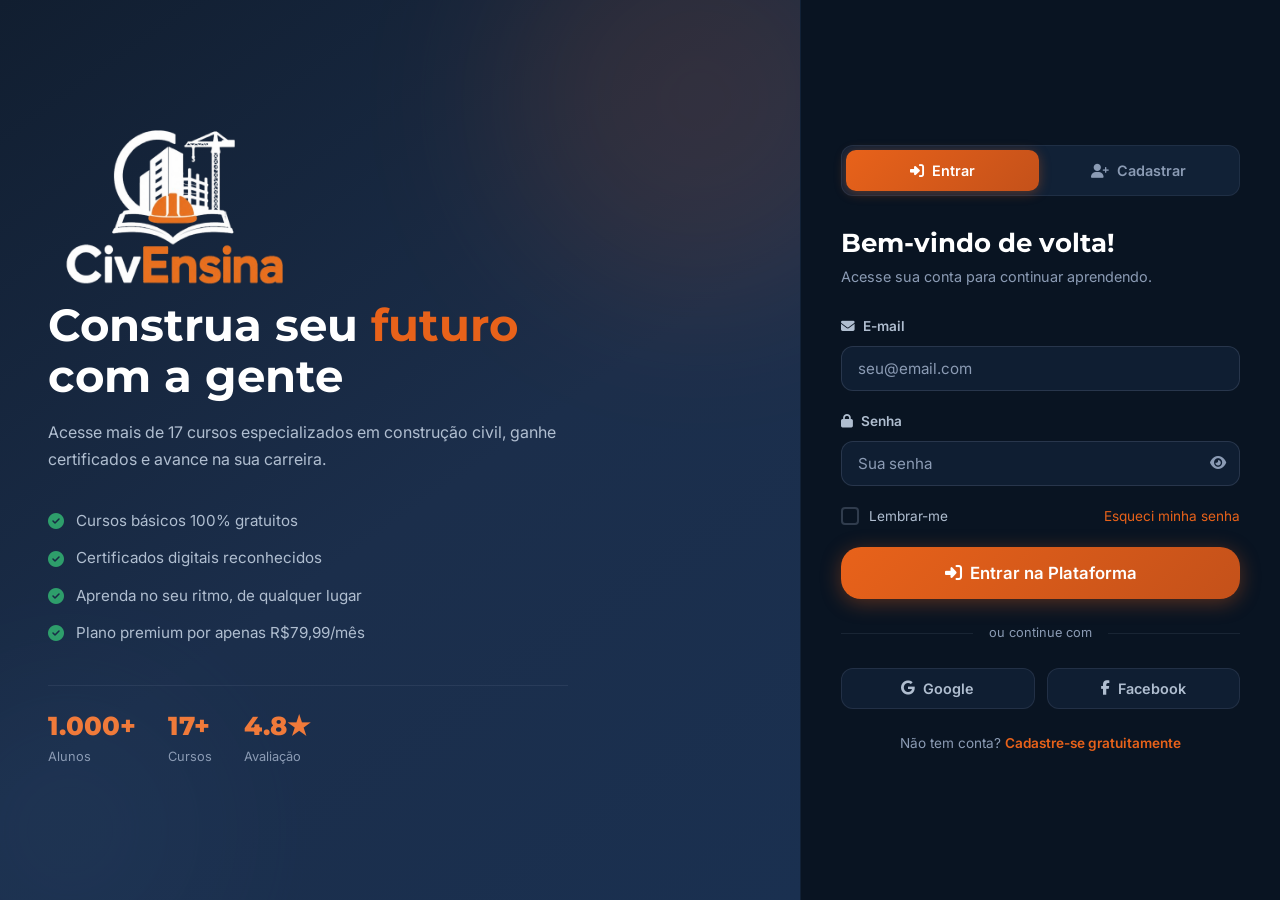
==== commit 322251f5: "Update dashboard.html" ====
--- a/dashboard.html
+++ b/dashboard.html
@@ -1,385 +1,448 @@
 <!DOCTYPE html>
 <html lang="pt-BR">
 <head>
-  <meta charset="UTF-8" />
+  <meta charset="UTF-8"/>
   <meta name="viewport" content="width=device-width, initial-scale=1.0"/>
-  <title>CivEnsina | Plataforma de Cursos para Construção Civil</title>
+  <title>CivEnsina | Painel</title>
   <link rel="stylesheet" href="css/style.css"/>
+  <link rel="stylesheet" href="css/dashboard.css"/>
   <link rel="stylesheet" href="https://cdnjs.cloudflare.com/ajax/libs/font-awesome/6.5.0/css/all.min.css"/>
   <link href="https://fonts.googleapis.com/css2?family=Inter:wght@300;400;500;600;700;800;900&family=Montserrat:wght@400;600;700;800;900&display=swap" rel="stylesheet"/>
 </head>
-<body>
-
-<!-- NAVBAR -->
-<nav class="navbar" id="navbar">
-  <div class="nav-container">
-    <div class="nav-logo">
-      <div class="logo-icon">
-      <a class = "menu" href="#home">
+<body class="dashboard-page">
+
+<!-- SIDEBAR -->
+<aside class="sidebar" id="sidebar">
+  <div class="sidebar-header">
+    <div class="sidebar-logo">
+      <div class = "menu-dashboard"><a class = "menu">
         <img src = "img/logo.png" alt="logo CivEnsina" width="130" height="60">
-      </a>
-      </div>
-    </div>
-    <ul class="nav-links" id="navLinks">
-      <li><a href="#home">Início</a></li>
-      <li><a href="#beneficios">Benefícios</a></li>
-      <li><a href="#cursos">Cursos</a></li>
-      <li><a href="#certificados">Certificados</a></li>
-      <li><a href="#premium">Premium</a></li>
-      <li><a href="#depoimentos">Depoimentos</a></li>
-    </ul>
-    <div class="nav-buttons">
-      <a href="auth.html" class="btn btn-outline">Entrar</a>
-      <a href="auth.html#cadastro" class="btn btn-primary">Cadastrar</a>
-    </div>
-    <button class="hamburger" id="hamburger" aria-label="Menu">
-      <span></span><span></span><span></span>
-    </button>
+        </a>
+      </div>
+    </div>
+    <button class="sidebar-close" id="sidebarClose"><i class="fas fa-times"></i></button>
   </div>
-</nav>
-
-<!-- HERO -->
-<section class="hero" id="home">
-  <div class="hero-overlay"></div>
-  <div class="hero-content">
-    <div class="hero-badge"><i class="fas fa-certificate"></i> Plataforma certificada</div>
-    <h1 class="hero-title">Capacite-se para o mercado da<br/><span class="hero-highlight">Construção Civil</span></h1>
-    <p class="hero-subtitle">Aprenda do básico ao avançado com cursos online, certificados e conteúdo atualizado. Mais de 17 cursos disponíveis.</p>
-    <div class="hero-stats">
-      <div class="stat"><span class="stat-number">1.000+</span><span class="stat-label">Alunos</span></div>
-      <div class="stat-divider"></div>
-      <div class="stat"><span class="stat-number">17+</span><span class="stat-label">Cursos</span></div>
-      <div class="stat-divider"></div>
-      <div class="stat"><span class="stat-number">100%</span><span class="stat-label">Online</span></div>
-    </div>
-    <div class="hero-buttons">
-      <a href="auth.html" class="btn btn-primary btn-lg pulse-btn"><i class="fas fa-rocket"></i> Começar agora</a>
-      <a href="#cursos" class="btn btn-glass btn-lg"><i class="fas fa-play-circle"></i> Ver cursos</a>
+
+  <div class="sidebar-user">
+    <div class="sidebar-avatar"><i class="fas fa-user"></i></div>
+    <div class="sidebar-user-info">
+      <p class="sidebar-user-name" id="sidebarName">Carregando...</p>
+      <span class="sidebar-badge free" id="sidebarPlan">Gratuito</span>
     </div>
   </div>
-  <div class="hero-shapes">
-    <div class="shape shape-1"></div>
-    <div class="shape shape-2"></div>
-    <div class="shape shape-3"></div>
+
+  <nav class="sidebar-nav">
+    <a href="#" class="nav-item active" onclick="showSection('home', this)"><i class="fas fa-home"></i><span>Início</span></a>
+    <a href="#" class="nav-item" onclick="showSection('basic-courses', this)"><i class="fas fa-book-open"></i><span>Cursos Básicos</span><span class="nav-badge free-badge">Grátis</span></a>
+    <a href="#" class="nav-item" onclick="showSection('advanced-courses', this)"><i class="fas fa-crown"></i><span>Cursos Avançados</span><span class="nav-badge prem-badge">Premium</span></a>
+    <a href="#" class="nav-item" onclick="showSection('certificates', this)"><i class="fas fa-certificate"></i><span>Certificados</span></a>
+    <a href="#" class="nav-item" onclick="showSection('profile', this)"><i class="fas fa-user-cog"></i><span>Perfil</span></a>
+    <a href="#" class="nav-item" onclick="showSection('subscription', this)"><i class="fas fa-star"></i><span>Assinatura Premium</span></a>
+    <a href="#" class="nav-item" onclick="showSection('support', this)"><i class="fas fa-headset"></i><span>Suporte</span></a>
+  </nav>
+
+  <div class="sidebar-footer">
+    <a href="index.html" class="nav-item logout"><i class="fas fa-sign-out-alt"></i><span>Sair</span></a>
   </div>
-  <div class="scroll-indicator">
-    <div class="scroll-dot"></div>
+</aside>
+
+<!-- MAIN -->
+<div class="dashboard-main" id="dashMain">
+
+  <!-- TOP BAR -->
+  <header class="topbar">
+    <button class="menu-toggle" id="menuToggle"><i class="fas fa-bars"></i></button>
+    <div class="topbar-search">
+      <i class="fas fa-search"></i>
+      <input type="text" placeholder="Buscar cursos..."/>
+    </div>
+    <div class="topbar-right">
+      <button class="topbar-icon" title="Notificações"><i class="fas fa-bell"></i><span class="notif-dot"></span></button>
+      <div class="topbar-user">
+        <div class="topbar-avatar"><i class="fas fa-user"></i></div>
+        <span id="topbarName">Usuário</span>
+        <i class="fas fa-chevron-down"></i>
+      </div>
+    </div>
+  </header>
+
+  <!-- CONTENT -->
+  <main class="dash-content">
+
+    <!-- HOME SECTION -->
+    <section class="dash-section active" id="section-home">
+      <div class="dash-welcome">
+        <div class="welcome-text">
+          <h1>Olá, <span id="welcomeName">Aluno</span>!</h1>
+          <p>Continue sua jornada de aprendizado. Você está indo muito bem!</p>
+        </div>
+        <div class="welcome-plan">
+          <span class="plan-badge free" id="planBadge"><i class="fas fa-user"></i> Plano Gratuito</span>
+          <a href="#" onclick="showSection('subscription', null)" class="btn btn-gold btn-sm"><i class="fas fa-crown"></i> Fazer Upgrade</a>
+        </div>
+      </div>
+
+      <div class="dash-cards">
+        <div class="dash-card stat-card">
+          <div class="dc-icon orange"><i class="fas fa-play-circle"></i></div>
+          <div class="dc-info"><span class="dc-number" id="inProgressCount">0</span><span class="dc-label">Em Andamento</span></div>
+        </div>
+        <div class="dash-card stat-card">
+          <div class="dc-icon green"><i class="fas fa-check-circle"></i></div>
+          <div class="dc-info"><span class="dc-number" id="completedCount">0</span><span class="dc-label">Concluídos</span></div>
+        </div>
+        <div class="dash-card stat-card">
+          <div class="dc-icon yellow"><i class="fas fa-certificate"></i></div>
+          <div class="dc-info"><span class="dc-number" id="certsCount">0</span><span class="dc-label">Certificados</span></div>
+        </div>
+        <div class="dash-card stat-card">
+          <div class="dc-icon blue"><i class="fas fa-clock"></i></div>
+          <div class="dc-info"><span class="dc-number" id="hoursCount">0h</span><span class="dc-label">Estudadas</span></div>
+        </div>
+      </div>
+
+      <div class="dash-grid-2">
+        <!-- CURSOS EM ANDAMENTO -->
+        <div class="dash-card">
+          <div class="card-header-dash">
+            <h3><i class="fas fa-play-circle"></i> Meus Cursos</h3>
+            <a href="#" onclick="showSection('basic-courses',null)" class="link-sm">Ver todos</a>
+          </div>
+          <div id="myCoursesContainer">
+            <div class="empty-state">
+              <i class="fas fa-book-open"></i>
+              <p>Você ainda não começou nenhum curso.</p>
+              <a href="#" onclick="showSection('basic-courses',null)" class="btn btn-primary btn-sm">Explorar Cursos</a>
+            </div>
+          </div>
+        </div>
+
+        <!-- CERTIFICADOS -->
+        <div class="dash-card">
+          <div class="card-header-dash">
+            <h3><i class="fas fa-award"></i> Certificados Recentes</h3>
+            <a href="#" onclick="showSection('certificates',null)" class="link-sm">Ver todos</a>
+          </div>
+          <div id="myCertsContainer">
+            <div class="empty-state">
+              <i class="fas fa-certificate"></i>
+              <p>Conclua um curso para ganhar seu primeiro certificado!</p>
+            </div>
+          </div>
+        </div>
+      </div>
+
+      <!-- SUGESTÕES DE CURSOS -->
+      <div class="dash-card mt-20">
+        <div class="card-header-dash">
+          <h3><i class="fas fa-star"></i> Cursos Recomendados</h3>
+        </div>
+        <div class="suggest-grid">
+          <div class="suggest-card" onclick="showSection('basic-courses',null)">
+            <div class="sug-icon"><i class="fas fa-building"></i></div>
+            <div class="sug-info"><h4>Intro à Construção Civil</h4><span class="course-tag free">Gratuito</span></div>
+          </div>
+          <div class="suggest-card" onclick="showSection('basic-courses',null)">
+            <div class="sug-icon"><i class="fas fa-hard-hat"></i></div>
+            <div class="sug-info"><h4>Como Utilizar EPIs</h4><span class="course-tag free">Gratuito</span></div>
+          </div>
+          <div class="suggest-card" onclick="showSection('advanced-courses',null)">
+            <div class="sug-icon"><i class="fas fa-laptop-code"></i></div>
+            <div class="sug-info"><h4>AutoCAD para Construção</h4><span class="course-tag premium">Premium</span></div>
+          </div>
+        </div>
+      </div>
+    </section>
+
+    <!-- BASIC COURSES -->
+    <section class="dash-section" id="section-basic-courses">
+      <div class="section-page-header">
+        <h2><i class="fas fa-book-open"></i> Cursos Básicos</h2>
+        <p>Todos gratuitos para usuários cadastrados. Aprenda no seu ritmo!</p>
+      </div>
+      <div class="courses-dash-grid" id="basicCoursesGrid"></div>
+    </section>
+
+    <!-- ADVANCED COURSES -->
+    <section class="dash-section" id="section-advanced-courses">
+      <div class="section-page-header">
+        <h2><i class="fas fa-crown"></i> Cursos Avançados</h2>
+        <p>Conteúdo exclusivo para assinantes Premium.</p>
+      </div>
+      <div id="premiumGate" class="premium-gate" style="display:none;">
+        <div class="pgate-card">
+          <i class="fas fa-crown"></i>
+          <h3>Área Premium</h3>
+          <p>Assine o plano Premium por <strong>R$79,99/mês</strong> e acesse todos os cursos avançados.</p>
+          <ul>
+            <li><i class="fas fa-check"></i> Acesso ilimitado</li>
+            <li><i class="fas fa-check"></i> Certificados Premium</li>
+            <li><i class="fas fa-check"></i> Suporte prioritário</li>
+            <li><i class="fas fa-check"></i> Cancele quando quiser</li>
+          </ul>
+          <a href="#" onclick="showSection('subscription',null)" class="btn btn-gold btn-lg"><i class="fas fa-crown"></i> Assinar Agora</a>
+        </div>
+      </div>
+      <div class="courses-dash-grid" id="advancedCoursesGrid"></div>
+    </section>
+
+    <!-- CERTIFICATES -->
+    <section class="dash-section" id="section-certificates">
+      <div class="section-page-header">
+        <h2><i class="fas fa-certificate"></i> Meus Certificados</h2>
+        <p>Seus certificados digitais prontos para download e compartilhamento.</p>
+      </div>
+      <div id="certsGrid">
+        <div class="empty-state large">
+          <i class="fas fa-award"></i>
+          <h3>Nenhum certificado ainda</h3>
+          <p>Conclua um curso com nota mínima de 70% para ganhar seu certificado!</p>
+          <a href="#" onclick="showSection('basic-courses',null)" class="btn btn-primary">Começar um Curso</a>
+        </div>
+      </div>
+    </section>
+
+    <!-- PROFILE -->
+    <section class="dash-section" id="section-profile">
+      <div class="section-page-header">
+        <h2><i class="fas fa-user-cog"></i> Meu Perfil</h2>
+        <p>Gerencie suas informações pessoais e configurações de conta.</p>
+      </div>
+      <div class="profile-grid">
+        <div class="dash-card profile-card">
+          <div class="profile-avatar-large">
+            <div class="avatar-circle"><i class="fas fa-user"></i></div>
+            <button class="btn btn-outline btn-sm mt-10">Alterar foto</button>
+          </div>
+          <div class="profile-status">
+            <span class="plan-badge free" id="profilePlanBadge"><i class="fas fa-user"></i> Plano Gratuito</span>
+            <p id="profileMemberSince">Membro desde: 2026</p>
+          </div>
+        </div>
+        <div class="dash-card profile-form-card">
+          <h3>Informações Pessoais</h3>
+          <form id="profileForm" onsubmit="saveProfile(event)">
+            <div class="form-group">
+              <label><i class="fas fa-user"></i> Nome Completo</label>
+              <input type="text" id="profName" placeholder="Seu nome completo"/>
+            </div>
+            <div class="form-group">
+              <label><i class="fas fa-envelope"></i> E-mail</label>
+              <input type="email" id="profEmail" placeholder="seu@email.com"/>
+            </div>
+            <div class="form-group">
+              <label><i class="fas fa-phone"></i> Telefone</label>
+              <input type="text" id="profPhone" placeholder="(11) 99999-0000"/>
+            </div>
+            <div class="form-group">
+              <label><i class="fas fa-briefcase"></i> Profissão</label>
+              <input type="text" id="profJob" placeholder="Ex: Engenheiro Civil"/>
+            </div>
+            <div class="form-group">
+              <label><i class="fas fa-map-marker-alt"></i> Cidade / Estado</label>
+              <input type="text" id="profCity" placeholder="Ex: São Paulo, SP"/>
+            </div>
+            <button type="submit" class="btn btn-primary"><i class="fas fa-save"></i> Salvar Alterações</button>
+          </form>
+        </div>
+        <div class="dash-card">
+          <h3>Alterar Senha</h3>
+          <form id="passForm" onsubmit="changePassword(event)">
+            <div class="form-group">
+              <label><i class="fas fa-lock"></i> Senha Atual</label>
+              <div class="input-password">
+                <input type="password" id="curPass" placeholder="Senha atual"/>
+                <button type="button" class="toggle-pass" onclick="togglePassword('curPass')"><i class="fas fa-eye"></i></button>
+              </div>
+            </div>
+            <div class="form-group">
+              <label><i class="fas fa-lock"></i> Nova Senha</label>
+              <div class="input-password">
+                <input type="password" id="newPass" placeholder="Nova senha"/>
+                <button type="button" class="toggle-pass" onclick="togglePassword('newPass')"><i class="fas fa-eye"></i></button>
+              </div>
+            </div>
+            <div class="form-group">
+              <label><i class="fas fa-lock"></i> Confirmar Nova Senha</label>
+              <div class="input-password">
+                <input type="password" id="confPass" placeholder="Confirme a nova senha"/>
+                <button type="button" class="toggle-pass" onclick="togglePassword('confPass')"><i class="fas fa-eye"></i></button>
+              </div>
+            </div>
+            <button type="submit" class="btn btn-outline"><i class="fas fa-key"></i> Alterar Senha</button>
+          </form>
+        </div>
+        <div class="dash-card">
+          <h3><i class="fas fa-history"></i> Histórico de Cursos</h3>
+          <div id="historyContainer">
+            <div class="empty-state">
+              <i class="fas fa-book"></i>
+              <p>Nenhum histórico ainda.</p>
+            </div>
+          </div>
+        </div>
+      </div>
+    </section>
+
+    <!-- SUBSCRIPTION -->
+    <section class="dash-section" id="section-subscription">
+      <div class="section-page-header">
+        <h2><i class="fas fa-star"></i> Assinatura Premium</h2>
+        <p>Desbloqueie todo o potencial da plataforma com o plano Premium.</p>
+      </div>
+      <div class="sub-grid">
+        <div class="sub-card free-plan">
+          <div class="sub-plan-header">
+            <i class="fas fa-user"></i>
+            <h3>Plano Gratuito</h3>
+            <div class="sub-price">R$ 0<span>/mês</span></div>
+          </div>
+          <ul class="sub-benefits">
+            <li class="ok"><i class="fas fa-check"></i> Acesso a cursos básicos</li>
+            <li class="ok"><i class="fas fa-check"></i> Certificados básicos</li>
+            <li class="no"><i class="fas fa-times"></i> Cursos avançados</li>
+            <li class="no"><i class="fas fa-times"></i> Download de materiais</li>
+            <li class="no"><i class="fas fa-times"></i> Suporte prioritário</li>
+          </ul>
+          <button class="btn btn-outline btn-full" disabled>Plano Atual</button>
+        </div>
+        <div class="sub-card premium-plan">
+          <div class="sub-badge-top"><i class="fas fa-crown"></i> Mais Popular</div>
+          <div class="sub-plan-header">
+            <i class="fas fa-crown"></i>
+            <h3>Plano Premium</h3>
+            <div class="sub-price">R$ 79,99<span>/mês</span></div>
+          </div>
+          <ul class="sub-benefits">
+            <li class="ok"><i class="fas fa-check"></i> Todos os cursos básicos</li>
+            <li class="ok"><i class="fas fa-check"></i> Cursos avançados ilimitados</li>
+            <li class="ok"><i class="fas fa-check"></i> Certificados premium</li>
+            <li class="ok"><i class="fas fa-check"></i> Download de materiais PDF</li>
+            <li class="ok"><i class="fas fa-check"></i> Suporte prioritário</li>
+            <li class="ok"><i class="fas fa-check"></i> Cancele quando quiser</li>
+          </ul>
+          <div class="payment-methods">
+            <i class="fab fa-cc-visa"></i>
+            <i class="fab fa-cc-mastercard"></i>
+            <i class="fas fa-barcode"></i>
+            <i class="fas fa-qrcode"></i>
+          </div>
+          <button class="btn btn-gold btn-full btn-lg" onclick="handleSubscription()"><i class="fas fa-crown"></i> Assinar Agora</button>
+          <p class="sub-note">Renovação automática · Cancele a qualquer momento</p>
+        </div>
+      </div>
+    </section>
+
+    <!-- SUPPORT -->
+    <section class="dash-section" id="section-support">
+      <div class="section-page-header">
+        <h2><i class="fas fa-headset"></i> Suporte</h2>
+        <p>Nossa equipe está pronta para te ajudar.</p>
+      </div>
+      <div class="support-grid">
+        <div class="dash-card support-card">
+          <i class="fas fa-comments"></i>
+          <h3>Chat ao Vivo</h3>
+          <p>Fale diretamente com nossa equipe de suporte em tempo real.</p>
+          <button class="btn btn-primary">Iniciar Chat</button>
+        </div>
+        <div class="dash-card support-card">
+          <i class="fas fa-envelope"></i>
+          <h3>E-mail</h3>
+          <p>Envie sua dúvida e responderemos em até 24 horas úteis.</p>
+          <a href="mailto:suporte@construeduca.com.br" class="btn btn-outline">Enviar E-mail</a>
+        </div>
+        <div class="dash-card support-card">
+          <i class="fab fa-whatsapp"></i>
+          <h3>WhatsApp</h3>
+          <p>Atendimento pelo WhatsApp em horário comercial.</p>
+          <a href="https://wa.me/5511999990000" target="_blank" class="btn btn-outline">Abrir WhatsApp</a>
+        </div>
+        <div class="dash-card support-card">
+          <i class="fas fa-question-circle"></i>
+          <h3>FAQ</h3>
+          <p>Perguntas frequentes e respostas rápidas para suas dúvidas.</p>
+          <button class="btn btn-outline">Ver FAQ</button>
+        </div>
+      </div>
+
+      <div class="dash-card mt-20">
+        <h3><i class="fas fa-paper-plane"></i> Enviar Mensagem</h3>
+        <form id="supportForm" onsubmit="sendSupportMessage(event)" class="support-form">
+          <div class="form-group">
+            <label>Assunto</label>
+            <select>
+              <option>Problema com acesso</option>
+              <option>Dúvida sobre cursos</option>
+              <option>Pagamento</option>
+              <option>Certificados</option>
+              <option>Outro</option>
+            </select>
+          </div>
+          <div class="form-group">
+            <label>Mensagem</label>
+            <textarea placeholder="Descreva sua dúvida ou problema..."></textarea>
+          </div>
+          <button type="submit" class="btn btn-primary"><i class="fas fa-paper-plane"></i> Enviar Mensagem</button>
+        </form>
+      </div>
+    </section>
+
+  </main>
+</div>
+
+<!-- COURSE MODAL -->
+<div class="modal-overlay" id="courseModal" style="display:none;">
+  <div class="modal-box">
+    <button class="modal-close" onclick="closeModal()"><i class="fas fa-times"></i></button>
+    <div class="modal-header">
+      <div class="modal-icon" id="modalIcon"></div>
+      <div>
+        <h2 id="modalTitle"></h2>
+        <span id="modalTag"></span>
+      </div>
+    </div>
+    <div class="modal-body">
+      <div class="modal-progress-section">
+        <div class="modal-prog-label"><span>Progresso do Curso</span><span id="modalPercent">0%</span></div>
+        <div class="modal-prog-bar"><div class="modal-prog-fill" id="modalProgFill"></div></div>
+      </div>
+      <div class="modal-tabs">
+        <button class="mtab active" onclick="switchModalTab('aulas')"><i class="fas fa-video"></i> Aulas</button>
+        <button class="mtab" onclick="switchModalTab('material')"><i class="fas fa-file-pdf"></i> Material</button>
+        <button class="mtab" onclick="switchModalTab('quiz')"><i class="fas fa-question-circle"></i> Questionário</button>
+      </div>
+      <div class="mtab-content active" id="mtab-aulas">
+        <div class="video-player">
+          <div class="video-placeholder"><i class="fas fa-play-circle"></i><p>Clique para assistir a aula</p></div>
+        </div>
+        <div class="lessons-list" id="lessonsList"></div>
+      </div>
+      <div class="mtab-content" id="mtab-material">
+        <div class="material-list">
+          <div class="material-item"><i class="fas fa-file-pdf"></i><span>Apostila do Curso</span><button class="btn btn-outline btn-sm"><i class="fas fa-download"></i> Baixar</button></div>
+          <div class="material-item"><i class="fas fa-file-powerpoint"></i><span>Slides das Aulas</span><button class="btn btn-outline btn-sm"><i class="fas fa-download"></i> Baixar</button></div>
+          <div class="material-item"><i class="fas fa-file-word"></i><span>Guia de Referências</span><button class="btn btn-outline btn-sm"><i class="fas fa-download"></i> Baixar</button></div>
+        </div>
+      </div>
+      <div class="mtab-content" id="mtab-quiz">
+        <div class="quiz-placeholder">
+          <i class="fas fa-question-circle"></i>
+          <h3>Questionário Final</h3>
+          <p>Complete todas as aulas para desbloquear o questionário e ganhar seu certificado!</p>
+          <button class="btn btn-primary" onclick="completeQuiz()"><i class="fas fa-play"></i> Fazer Questionário</button>
+        </div>
+      </div>
+    </div>
+    <div class="modal-actions">
+      <button class="btn btn-primary btn-lg" onclick="completeLesson()"><i class="fas fa-check"></i> Marcar Aula como Concluída</button>
+    </div>
   </div>
-</section>
-
-<!-- SOBRE A PLATAFORMA -->
-<section class="about-section" id="beneficios">
-  <div class="container">
-    <div class="section-header">
-      <span class="section-badge"><i class="fas fa-star"></i> Por que escolher a CivEnsina?</span>
-      <h2 class="section-title">Benefícios da plataforma</h2>
-      <p class="section-subtitle">Tudo o que você precisa para se destacar no mercado da construção civil em um só lugar.</p>
-    </div>
-    <div class="benefits-grid">
-      <div class="benefit-card animate-on-scroll">
-        <div class="benefit-icon"><i class="fas fa-graduation-cap"></i></div>
-        <h3>Cursos especializados</h3>
-        <p>Conteúdo criado por especialistas da área, atualizado constantemente com as últimas tendências do setor.</p>
-      </div>
-      <div class="benefit-card animate-on-scroll">
-        <div class="benefit-icon"><i class="fas fa-certificate"></i></div>
-        <h3>Certificação automática</h3>
-        <p>Ao concluir qualquer curso, seu certificado digital é gerado automaticamente com código de validação.</p>
-      </div>
-      <div class="benefit-card animate-on-scroll">
-        <div class="benefit-icon"><i class="fas fa-mobile-alt"></i></div>
-        <h3>Aprenda em qualquer lugar</h3>
-        <p>Plataforma 100% responsiva. Estude pelo celular, tablet ou computador, no seu ritmo e horário.</p>
-      </div>
-      <div class="benefit-card animate-on-scroll">
-        <div class="benefit-icon"><i class="fas fa-infinity"></i></div>
-        <h3>Cursos gratuitos</h3>
-        <p>Acesso imediato a cursos básicos sem custo algum. Cadastre-se e comece agora mesmo.</p>
-      </div>
-      <div class="benefit-card animate-on-scroll">
-        <div class="benefit-icon"><i class="fas fa-headset"></i></div>
-        <h3>Suporte prioritário</h3>
-        <p>Equipe de suporte dedicada para assinantes premium. Tire suas dúvidas com agilidade.</p>
-      </div>
-      <div class="benefit-card animate-on-scroll">
-        <div class="benefit-icon"><i class="fas fa-sync-alt"></i></div>
-        <h3>Conteúdo atualizado</h3>
-        <p>Novos cursos e materiais adicionados regularmente para manter você sempre à frente no mercado.</p>
-      </div>
-    </div>
-  </div>
-</section>
-
-<!-- CURSOS BÁSICOS -->
-<section class="courses-section" id="cursos">
-  <div class="container">
-    <div class="section-header">
-      <span class="section-badge"><i class="fas fa-book-open"></i> Gratuitos para Todos</span>
-      <h2 class="section-title">Cursos básicos</h2>
-      <p class="section-subtitle">Comece sua jornada sem gastar nada. Cursos gratuitos disponíveis após o cadastro.</p>
-    </div>
-    <div class="courses-grid">
-      <div class="course-card animate-on-scroll">
-        <div class="course-thumb basic"><i class="fas fa-building"></i></div>
-        <div class="course-body">
-          <span class="course-tag free">Gratuito</span>
-          <h4>Introdução à Construção Civil</h4>
-          <p>Fundamentos essenciais para quem quer entrar no setor.</p>
-          <div class="course-meta"><span><i class="fas fa-clock"></i> 8h</span><span><i class="fas fa-video"></i> 12 aulas</span></div>
-          <div class="course-progress"><div class="progress-bar" style="width:0%"></div></div>
-          <a href="auth.html" class="btn btn-primary btn-sm">Iniciar Curso</a>
-        </div>
-      </div>
-      <div class="course-card animate-on-scroll">
-        <div class="course-thumb basic"><i class="fas fa-hard-hat"></i></div>
-        <div class="course-body">
-          <span class="course-tag free">Gratuito</span>
-          <h4>Como Utilizar EPIs</h4>
-          <p>Equipamentos de Proteção Individual: uso correto e normas.</p>
-          <div class="course-meta"><span><i class="fas fa-clock"></i> 6h</span><span><i class="fas fa-video"></i> 8 aulas</span></div>
-          <div class="course-progress"><div class="progress-bar" style="width:0%"></div></div>
-          <a href="auth.html" class="btn btn-primary btn-sm">Iniciar Curso</a>
-        </div>
-      </div>
-      <div class="course-card animate-on-scroll">
-        <div class="course-thumb basic"><i class="fas fa-clipboard-list"></i></div>
-        <div class="course-body">
-          <span class="course-tag free">Gratuito</span>
-          <h4>Normas Técnicas e NRs</h4>
-          <p>Regulamentações e normas obrigatórias para o setor.</p>
-          <div class="course-meta"><span><i class="fas fa-clock"></i> 10h</span><span><i class="fas fa-video"></i> 15 aulas</span></div>
-          <div class="course-progress"><div class="progress-bar" style="width:0%"></div></div>
-          <a href="auth.html" class="btn btn-primary btn-sm">Iniciar Curso</a>
-        </div>
-      </div>
-      <div class="course-card animate-on-scroll">
-        <div class="course-thumb basic"><i class="fas fa-shield-alt"></i></div>
-        <div class="course-body">
-          <span class="course-tag free">Gratuito</span>
-          <h4>Segurança no Trabalho</h4>
-          <p>Prevenção de acidentes e cultura de segurança na obra.</p>
-          <div class="course-meta"><span><i class="fas fa-clock"></i> 8h</span><span><i class="fas fa-video"></i> 10 aulas</span></div>
-          <div class="course-progress"><div class="progress-bar" style="width:0%"></div></div>
-          <a href="auth.html" class="btn btn-primary btn-sm">Iniciar Curso</a>
-        </div>
-      </div>
-      <div class="course-card animate-on-scroll">
-        <div class="course-thumb basic"><i class="fas fa-drafting-compass"></i></div>
-        <div class="course-body">
-          <span class="course-tag free">Gratuito</span>
-          <h4>Leitura de Projetos</h4>
-          <p>Interprete plantas e projetos arquitetônicos com facilidade.</p>
-          <div class="course-meta"><span><i class="fas fa-clock"></i> 12h</span><span><i class="fas fa-video"></i> 18 aulas</span></div>
-          <div class="course-progress"><div class="progress-bar" style="width:0%"></div></div>
-          <a href="auth.html" class="btn btn-primary btn-sm">Iniciar Curso</a>
-        </div>
-      </div>
-      <div class="course-card animate-on-scroll">
-        <div class="course-thumb basic"><i class="fas fa-leaf"></i></div>
-        <div class="course-body">
-          <span class="course-tag free">Gratuito</span>
-          <h4>Sustentabilidade na Construção</h4>
-          <p>Práticas sustentáveis e ecologicamente corretas na obra.</p>
-          <div class="course-meta"><span><i class="fas fa-clock"></i> 6h</span><span><i class="fas fa-video"></i> 9 aulas</span></div>
-          <div class="course-progress"><div class="progress-bar" style="width:0%"></div></div>
-          <a href="auth.html" class="btn btn-primary btn-sm">Iniciar Curso</a>
-        </div>
-      </div>
-    </div>
-    <div class="courses-cta">
-      <a href="auth.html" class="btn btn-primary btn-lg">Ver Todos os Cursos <i class="fas fa-arrow-right"></i></a>
-    </div>
-  </div>
-</section>
-
-<!-- PREMIUM -->
-<section class="premium-section" id="premium">
-  <div class="container">
-    <div class="premium-inner">
-      <div class="premium-content animate-on-scroll">
-        <span class="section-badge light"><i class="fas fa-crown"></i> Plano Premium</span>
-        <h2>Acesse os Cursos Avançados por apenas</h2>
-        <div class="price-tag"><span class="price-currency">R$</span><span class="price-value">79</span><span class="price-cents">,99</span><span class="price-period">/mês</span></div>
-        <ul class="premium-benefits">
-          <li><i class="fas fa-check"></i> Acesso ilimitado a todos os cursos avançados</li>
-          <li><i class="fas fa-check"></i> Conteúdo exclusivo e atualizado mensalmente</li>
-          <li><i class="fas fa-check"></i> Download de materiais complementares em PDF</li>
-          <li><i class="fas fa-check"></i> Certificados premium com validação</li>
-          <li><i class="fas fa-check"></i> Suporte prioritário via chat</li>
-          <li><i class="fas fa-check"></i> Cancele a qualquer momento</li>
-        </ul>
-        <div class="premium-payment-icons">
-          <span><i class="fab fa-cc-visa"></i></span>
-          <span><i class="fab fa-cc-mastercard"></i></span>
-          <span><i class="fas fa-barcode"></i></span>
-          <span><i class="fab fa-pix"></i></span>
-        </div>
-        <a href="auth.html" class="btn btn-gold btn-lg"><i class="fas fa-crown"></i> Assinar Premium</a>
-      </div>
-      <div class="premium-courses animate-on-scroll">
-        <h3>Cursos Avançados Inclusos:</h3>
-        <div class="advanced-list">
-          <div class="adv-item"><i class="fas fa-tasks"></i><span>Gestão de Obras</span><span class="tag-premium">Premium</span></div>
-          <div class="adv-item"><i class="fas fa-calculator"></i><span>Orçamento e Planejamento</span><span class="tag-premium">Premium</span></div>
-          <div class="adv-item"><i class="fas fa-laptop-code"></i><span>AutoCAD para Construção Civil</span><span class="tag-premium">Premium</span></div>
-          <div class="adv-item"><i class="fas fa-cube"></i><span>Revit e BIM</span><span class="tag-premium">Premium</span></div>
-          <div class="adv-item"><i class="fas fa-bolt"></i><span>Instalações Elétricas Prediais</span><span class="tag-premium">Premium</span></div>
-          <div class="adv-item"><i class="fas fa-tint"></i><span>Instalações Hidráulicas</span><span class="tag-premium">Premium</span></div>
-          <div class="adv-item"><i class="fas fa-industry"></i><span>Estruturas de Concreto Armado</span><span class="tag-premium">Premium</span></div>
-          <div class="adv-item"><i class="fas fa-search"></i><span>Patologia das Construções</span><span class="tag-premium">Premium</span></div>
-          <div class="adv-item"><i class="fas fa-recycle"></i><span>Lean Construction</span><span class="tag-premium">Premium</span></div>
-        </div>
-      </div>
-    </div>
-  </div>
-</section>
-
-<!-- CERTIFICADOS -->
-<section class="cert-section" id="certificados">
-  <div class="container">
-    <div class="section-header">
-      <span class="section-badge"><i class="fas fa-award"></i> Valorize sua carreira</span>
-      <h2 class="section-title">Certificados Reconhecidos</h2>
-      <p class="section-subtitle">Todo curso gera automaticamente um certificado digital com código de validação.</p>
-    </div>
-    <div class="cert-preview animate-on-scroll">
-      <div class="cert-card">
-        <div class="cert-header">
-          <div class="cert-logo"><i class="fas fa-hard-hat"></i> CivEnsina</div>
-          <div class="cert-stars"><i class="fas fa-star"></i><i class="fas fa-star"></i><i class="fas fa-star"></i></div>
-        </div>
-        <p class="cert-label">CERTIFICADO DE CONCLUSÃO</p>
-        <h3 class="cert-course-name">Gestão de Obras</h3>
-        <p class="cert-student">Concedido a <strong>Rhyanne Nascimento</strong></p>
-        <div class="cert-info">
-          <span><i class="fas fa-clock"></i> 40 horas</span>
-          <span><i class="fas fa-calendar"></i> 15/05/2026</span>
-          <span><i class="fas fa-barcode"></i> #CE-2026-00123</span>
-        </div>
-        <div class="cert-seal"><i class="fas fa-certificate"></i></div>
-      </div>
-      <div class="cert-features">
-        <div class="cert-feat"><i class="fas fa-file-pdf"></i><div><h4>PDF Digital</h4><p>Download imediato em alta resolução</p></div></div>
-        <div class="cert-feat"><i class="fas fa-qrcode"></i><div><h4>Código de Validação</h4><p>Verificável online por empregadores</p></div></div>
-        <div class="cert-feat"><i class="fas fa-signature"></i><div><h4>Assinatura Digital</h4><p>Autenticidade garantida pela plataforma</p></div></div>
-        <div class="cert-feat"><i class="fas fa-share-alt"></i><div><h4>Compartilhável</h4><p>Adicione ao LinkedIn e currículo</p></div></div>
-      </div>
-    </div>
-  </div>
-</section>
-
-<!-- DEPOIMENTOS -->
-<section class="testimonials-section" id="depoimentos">
-  <div class="container">
-    <div class="section-header">
-      <span class="section-badge"><i class="fas fa-comments"></i> Histórias Reais</span>
-      <h2 class="section-title">O que nossos alunos dizem</h2>
-    </div>
-    <div class="testimonials-grid">
-      <div class="testimonial-card animate-on-scroll">
-        <div class="test-stars"><i class="fas fa-star"></i><i class="fas fa-star"></i><i class="fas fa-star"></i><i class="fas fa-star"></i><i class="fas fa-star"></i></div>
-        <p>"A CivEnsina transformou minha carreira. Consegui uma promoção após concluir o curso de Gestão de Obras. O conteúdo é muito prático e direto ao ponto!"</p>
-        <div class="test-author">
-          <div class="test-avatar"><i class="fas fa-user"></i></div>
-          <div><strong>Carlos Eduardo</strong><span>Mestre de Obras, Vila Velha, Espírito Santo</span></div>
-        </div>
-      </div>
-      <div class="testimonial-card animate-on-scroll">
-        <div class="test-stars"><i class="fas fa-star"></i><i class="fas fa-star"></i><i class="fas fa-star"></i><i class="fas fa-star"></i><i class="fas fa-star"></i></div>
-        <p>"Comecei pelos cursos gratuitos e em um mês já estava aprendendo AutoCAD. A plataforma é intuitiva e os professores são excelentes. Recomendo muito!"</p>
-        <div class="test-author">
-          <div class="test-avatar"><i class="fas fa-user"></i></div>
-          <div><strong>Ana Beatriz</strong><span>Engenheira Civil, Cariacica, Espírito Santo</span></div>
-        </div>
-      </div>
-      <div class="testimonial-card animate-on-scroll">
-        <div class="test-stars"><i class="fas fa-star"></i><i class="fas fa-star"></i><i class="fas fa-star"></i><i class="fas fa-star"></i><i class="fas fa-star"></i></div>
-        <p>"Por apenas R$79,99 tenho acesso a cursos que valeriam centenas de reais em outras plataformas. O certificado é reconhecido e já me abriu muitas portas!"</p>
-        <div class="test-author">
-          <div class="test-avatar"><i class="fas fa-user"></i></div>
-          <div><strong>Roberto Silva</strong><span>Técnico em Edificações, Guarapari, Espírito Santo</span></div>
-        </div>
-      </div>
-    </div>
-  </div>
-</section>
-
-<!-- CTA FINAL -->
-<section class="cta-section">
-  <div class="container">
-    <div class="cta-box animate-on-scroll">
-      <i class="fas fa-hard-hat cta-icon"></i>
-      <h2>Pronto para começar?</h2>
-      <p>Junte-se a mais de 5.000 profissionais que já estão se capacitando com a CivEnsina.</p>
-      <div class="cta-buttons">
-        <a href="auth.html" class="btn btn-gold btn-lg">Criar conta gratuita <i class="fas fa-arrow-right"></i></a>
-        <a href="auth.html" class="btn btn-outline-light btn-lg">Já tenho conta</a>
-      </div>
-    </div>
-  </div>
-</section>
-
-<!-- FOOTER -->
-<footer class="footer">
-  <div class="container">
-    <div class="footer-grid">
-      <div class="footer-brand">
-        <div class="nav-logo">
-            <div class="logo-icon"> <a class = "menu" href="#home">
-              <img src = "img/logo.png" alt="logo CivEnsina" width="150" height="90">
-            </a>
-            </div>
-        </div>
-        <p>Capacitando profissionais da construção civil com cursos online de qualidade.</p>
-        <div class="social-links">
-          <a href="#"><i class="fab fa-instagram"></i></a>
-          <a href="#"><i class="fab fa-facebook"></i></a>
-          <a href="#"><i class="fab fa-youtube"></i></a>
-          <a href="#"><i class="fab fa-linkedin"></i></a>
-          <a href="#"><i class="fab fa-whatsapp"></i></a>
-        </div>
-      </div>
-      <div class="footer-links">
-        <h4>Plataforma</h4>
-        <ul>
-          <li><a href="#">Cursos Básicos</a></li>
-          <li><a href="#">Cursos Avançados</a></li>
-          <li><a href="#">Certificados</a></li>
-          <li><a href="#">Plano Premium</a></li>
-        </ul>
-      </div>
-      <div class="footer-links">
-        <h4>Empresa</h4>
-        <ul>
-          <li><a href="#">Sobre Nós</a></li>
-          <li><a href="#">Blog</a></li>
-          <li><a href="#">Parceiros</a></li>
-          <li><a href="#">Trabalhe Conosco</a></li>
-        </ul>
-      </div>
-      <div class="footer-links">
-        <h4>Suporte</h4>
-        <ul>
-          <li><a href="#">Central de Ajuda</a></li>
-          <li><a href="#">Contato</a></li>
-          <li><a href="#">Termos de Uso</a></li>
-          <li><a href="#">Privacidade</a></li>
-        </ul>
-      </div>
-      <div class="footer-contact">
-        <h4>Contato</h4>
-        <p><i class="fas fa-envelope"></i> contato@civensina.com.br</p>
-        <p><i class="fas fa-phone"></i> 4002-8922</p>
-        <p><i class="fas fa-map-marker-alt"></i> Vila Velha, ES – Brasil</p>
-      </div>
-    </div>
-    <div class="footer-bottom">
-      <p>© 2026 CivEnsina. Todos os direitos reservados.</p>
-      <p>CNPJ: 00.000.000/0001-00</p>
-    </div>
-  </div>
-</footer>
-
-<script src="js/main.js"></script>
+</div>
+
+<!-- TOAST -->
+<div class="toast" id="toast"></div>
+
+<script src="js/dashboard.js"></script>
 </body>
 </html>
--- a/css/dashboard.css
+++ b/css/dashboard.css
@@ -0,0 +1,453 @@
+/* =============================================
+   DASHBOARD — CivEnsina Palette
+   ============================================= */
+
+.dashboard-page { display: flex; min-height: 100vh; background: var(--darker-bg); }
+
+/* ======== SIDEBAR ======== */
+.sidebar {
+  width: 260px; flex-shrink: 0;
+  background: var(--navy-deep);
+  border-right: 1px solid rgba(44,74,110,0.4);
+  display: flex; flex-direction: column;
+  height: 100vh; position: fixed; left: 0; top: 0; z-index: 100;
+  transition: transform 0.3s ease;
+}
+
+.sidebar-header {
+  display: flex; align-items: center; justify-content: space-between;
+  padding: 20px; border-bottom: 1px solid rgba(44,74,110,0.3);
+}
+
+.sidebar-logo { display: flex; align-items: center; gap: 10px; }
+.sidebar-logo .logo-text { font-family: var(--font-heading); font-weight: 800; font-size: 1.1rem; }
+.sidebar-logo .logo-text .ensina { color: var(--orange); }
+
+.sidebar-close { display: none; background: none; border: none; color: var(--steel); cursor: pointer; font-size: 1.1rem; }
+
+.sidebar-user {
+  display: flex; align-items: center; gap: 12px;
+  padding: 20px; border-bottom: 1px solid rgba(44,74,110,0.25);
+}
+.sidebar-avatar {
+  width: 44px; height: 44px; border-radius: 50%;
+  background: linear-gradient(135deg, var(--orange), var(--navy-mid));
+  display: flex; align-items: center; justify-content: center;
+  font-size: 1.1rem; flex-shrink: 0;
+}
+.sidebar-user-name { font-size: 0.9rem; font-weight: 600; margin-bottom: 4px; max-width: 130px; white-space: nowrap; overflow: hidden; text-overflow: ellipsis; }
+
+.sidebar-badge {
+  display: inline-flex; align-items: center; gap: 4px;
+  font-size: 0.7rem; font-weight: 700; text-transform: uppercase; padding: 3px 10px; border-radius: 50px;
+}
+.sidebar-badge.free    { background: rgba(139,155,180,0.15); color: var(--steel-light); border: 1px solid rgba(139,155,180,0.2); }
+.sidebar-badge.premium { background: rgba(232,98,26,0.18);  color: var(--orange-light); border: 1px solid rgba(232,98,26,0.35); }
+
+/* ---- NAV ---- */
+.sidebar-nav {
+  flex: 1; padding: 12px; overflow-y: auto;
+  display: flex; flex-direction: column; gap: 2px;
+}
+
+.nav-item {
+  display: flex; align-items: center; gap: 12px;
+  padding: 11px 14px; border-radius: var(--radius);
+  color: var(--steel); font-size: 0.88rem; font-weight: 500;
+  transition: var(--transition); cursor: pointer; text-decoration: none;
+}
+.nav-item i { width: 18px; text-align: center; font-size: 0.95rem; }
+.nav-item span:first-of-type { flex: 1; }
+.nav-item:hover { color: var(--white); background: rgba(44,74,110,0.35); }
+.nav-item.active {
+  color: var(--white);
+  background: rgba(232,98,26,0.15);
+  border: 1px solid rgba(232,98,26,0.25);
+}
+.nav-item.active i { color: var(--orange); }
+
+.nav-badge { font-size: 0.65rem; font-weight: 700; padding: 2px 8px; border-radius: 50px; text-transform: uppercase; }
+.free-badge { background: rgba(46,158,107,0.2);  color: #4BC990; }
+.prem-badge { background: rgba(232,98,26,0.2);   color: var(--orange-light); }
+
+.sidebar-footer { padding: 12px; border-top: 1px solid rgba(44,74,110,0.25); }
+.nav-item.logout:hover { color: var(--danger); background: rgba(217,79,58,0.1); }
+
+/* ======== MAIN ======== */
+.dashboard-main { flex: 1; margin-left: 260px; display: flex; flex-direction: column; min-height: 100vh; }
+
+/* ---- TOPBAR ---- */
+.topbar {
+  height: 64px; background: var(--navy-deep);
+  border-bottom: 1px solid rgba(44,74,110,0.35);
+  display: flex; align-items: center; gap: 16px; padding: 0 24px;
+  position: sticky; top: 0; z-index: 50;
+}
+
+.menu-toggle { display: none; background: none; border: none; color: var(--steel); font-size: 1.2rem; cursor: pointer; }
+
+.topbar-search {
+  flex: 1; max-width: 400px;
+  display: flex; align-items: center; gap: 10px;
+  background: rgba(27,46,75,0.6); border: 1px solid rgba(44,74,110,0.35);
+  border-radius: 10px; padding: 8px 14px;
+}
+.topbar-search i { color: var(--steel); font-size: 0.9rem; }
+.topbar-search input { background: none; border: none; outline: none; color: var(--white); font-size: 0.9rem; width: 100%; font-family: var(--font-main); }
+.topbar-search input::placeholder { color: var(--steel); }
+
+.topbar-right { margin-left: auto; display: flex; align-items: center; gap: 12px; }
+
+.topbar-icon {
+  position: relative; background: none; border: none; color: var(--steel); font-size: 1.1rem;
+  cursor: pointer; width: 38px; height: 38px; border-radius: 10px;
+  display: flex; align-items: center; justify-content: center; transition: var(--transition);
+}
+.topbar-icon:hover { background: rgba(44,74,110,0.4); color: var(--white); }
+
+.notif-dot { width: 8px; height: 8px; background: var(--orange); border-radius: 50%; position: absolute; top: 6px; right: 6px; }
+
+.topbar-user {
+  display: flex; align-items: center; gap: 8px;
+  cursor: pointer; padding: 6px 12px; border-radius: 10px; transition: var(--transition);
+}
+.topbar-user:hover { background: rgba(44,74,110,0.35); }
+.topbar-avatar {
+  width: 34px; height: 34px; border-radius: 50%;
+  background: linear-gradient(135deg, var(--orange), var(--navy-mid));
+  display: flex; align-items: center; justify-content: center; font-size: 0.9rem;
+}
+.topbar-user span { font-size: 0.9rem; font-weight: 500; }
+.topbar-user .fa-chevron-down { font-size: 0.7rem; color: var(--steel); }
+
+/* ======== CONTENT ======== */
+.dash-content { flex: 1; padding: 28px; overflow-y: auto; }
+
+.dash-section { display: none; }
+.dash-section.active { display: block; animation: fadeUp 0.4s ease; }
+
+/* ---- WELCOME ---- */
+.dash-welcome {
+  display: flex; justify-content: space-between; align-items: flex-start;
+  margin-bottom: 28px; flex-wrap: wrap; gap: 16px;
+}
+.welcome-text h1 { font-size: 1.8rem; margin-bottom: 6px; }
+.welcome-text p  { color: var(--steel); font-size: 0.95rem; }
+.welcome-plan    { display: flex; align-items: center; gap: 12px; }
+
+.plan-badge {
+  display: inline-flex; align-items: center; gap: 6px;
+  padding: 8px 16px; border-radius: 50px; font-size: 0.85rem; font-weight: 600;
+}
+.plan-badge.free    { background: rgba(139,155,180,0.12); border: 1px solid rgba(139,155,180,0.18); color: var(--steel-light); }
+.plan-badge.premium { background: rgba(232,98,26,0.15);  border: 1px solid rgba(232,98,26,0.3);  color: var(--orange-light); }
+
+/* ---- STAT CARDS ---- */
+.dash-cards { display: grid; grid-template-columns: repeat(4, 1fr); gap: 16px; margin-bottom: 24px; }
+
+.dash-card {
+  background: var(--card-bg); border: 1px solid var(--card-border);
+  border-radius: var(--radius-lg); padding: 24px; transition: var(--transition);
+}
+.dash-card:hover { border-color: rgba(232,98,26,0.25); }
+
+.stat-card { display: flex; align-items: center; gap: 16px; padding: 20px; }
+
+.dc-icon {
+  width: 50px; height: 50px; border-radius: 12px;
+  display: flex; align-items: center; justify-content: center;
+  font-size: 1.3rem; flex-shrink: 0;
+}
+.dc-icon.orange { background: rgba(232,98,26,0.15); color: var(--orange); }
+.dc-icon.green  { background: rgba(46,158,107,0.15); color: var(--success); }
+.dc-icon.yellow { background: rgba(232,162,26,0.15); color: var(--warning); }
+.dc-icon.blue   { background: rgba(42,126,196,0.15); color: var(--info); }
+
+.dc-number { display: block; font-size: 2rem; font-weight: 800; font-family: var(--font-heading); color: var(--white); }
+.dc-label  { font-size: 0.8rem; color: var(--steel); }
+
+/* ---- DASH GRID ---- */
+.dash-grid-2 { display: grid; grid-template-columns: 1fr 1fr; gap: 16px; }
+
+.card-header-dash { display: flex; justify-content: space-between; align-items: center; margin-bottom: 20px; }
+.card-header-dash h3 { font-size: 1rem; display: flex; align-items: center; gap: 8px; }
+.card-header-dash h3 i { color: var(--orange); }
+.link-sm { font-size: 0.8rem; color: var(--orange); font-weight: 600; }
+.link-sm:hover { color: var(--orange-light); }
+
+/* ---- EMPTY STATE ---- */
+.empty-state { text-align: center; padding: 32px 20px; color: var(--steel); }
+.empty-state i { font-size: 2.5rem; color: rgba(139,155,180,0.2); margin-bottom: 12px; display: block; }
+.empty-state p { font-size: 0.9rem; margin-bottom: 16px; }
+.empty-state.large i  { font-size: 4rem; }
+.empty-state.large h3 { margin-bottom: 10px; color: var(--steel-light); }
+
+/* ---- SUGGESTIONS ---- */
+.suggest-grid { display: grid; grid-template-columns: repeat(3, 1fr); gap: 12px; }
+.suggest-card {
+  display: flex; align-items: center; gap: 12px;
+  padding: 14px; border-radius: var(--radius);
+  background: rgba(27,46,75,0.4); border: 1px solid rgba(44,74,110,0.25);
+  cursor: pointer; transition: var(--transition);
+}
+.suggest-card:hover { border-color: var(--orange); background: rgba(232,98,26,0.06); }
+.sug-icon {
+  width: 42px; height: 42px; border-radius: 10px;
+  background: linear-gradient(135deg, rgba(232,98,26,0.2), rgba(232,98,26,0.05));
+  display: flex; align-items: center; justify-content: center;
+  font-size: 1.1rem; color: var(--orange); flex-shrink: 0;
+}
+.sug-info h4 { font-size: 0.85rem; margin-bottom: 4px; }
+
+/* ---- SECTION HEADER ---- */
+.section-page-header { margin-bottom: 28px; }
+.section-page-header h2 { font-size: 1.6rem; display: flex; align-items: center; gap: 12px; margin-bottom: 6px; }
+.section-page-header h2 i { color: var(--orange); }
+.section-page-header p { color: var(--steel); font-size: 0.9rem; }
+
+/* ---- COURSES GRID ---- */
+.courses-dash-grid { display: grid; grid-template-columns: repeat(auto-fill, minmax(280px, 1fr)); gap: 20px; }
+
+.course-dash-card {
+  background: var(--card-bg); border: 1px solid var(--card-border);
+  border-radius: var(--radius-lg); overflow: hidden; transition: var(--transition); cursor: pointer;
+  position: relative;
+}
+.course-dash-card:hover { border-color: var(--orange); transform: translateY(-4px); box-shadow: 0 8px 30px rgba(232,98,26,0.15); }
+
+.cdc-thumb {
+  height: 100px; display: flex; align-items: center; justify-content: center;
+  font-size: 2.5rem; color: rgba(255,255,255,0.2); position: relative;
+}
+.cdc-thumb.basic    { background: linear-gradient(135deg, #0E1C2E, var(--navy)); }
+.cdc-thumb.advanced { background: linear-gradient(135deg, #1C1206, #3A2200); }
+
+.cdc-body { padding: 16px; }
+.cdc-body h4     { font-size: 0.95rem; margin-bottom: 8px; color: var(--white); }
+.cdc-body .meta  { display: flex; gap: 12px; font-size: 0.8rem; color: var(--steel); margin-bottom: 12px; }
+.cdc-body .meta i { color: var(--orange); }
+.cdc-body .progress-wrap { margin-bottom: 10px; }
+.cdc-body .prog-label  { display: flex; justify-content: space-between; font-size: 0.75rem; color: var(--steel); margin-bottom: 4px; }
+.cdc-body .prog-bar    { height: 4px; background: rgba(139,155,180,0.12); border-radius: 2px; overflow: hidden; }
+.cdc-body .prog-fill   { height: 100%; background: linear-gradient(90deg, var(--orange), var(--orange-light)); border-radius: 2px; transition: width 0.5s ease; }
+
+/* ---- PREMIUM GATE ---- */
+.premium-gate { display: flex; justify-content: center; padding: 40px 0; }
+.pgate-card {
+  background: linear-gradient(135deg, var(--navy-deep), var(--card-bg));
+  border: 2px solid rgba(232,98,26,0.3); border-radius: var(--radius-xl);
+  padding: 48px; text-align: center; max-width: 480px; width: 100%;
+}
+.pgate-card > i   { font-size: 3.5rem; color: var(--orange); margin-bottom: 20px; }
+.pgate-card h3    { font-size: 1.8rem; margin-bottom: 12px; }
+.pgate-card > p   { color: var(--steel-light); margin-bottom: 24px; }
+.pgate-card ul    { list-style: none; text-align: left; margin-bottom: 28px; display: inline-block; }
+.pgate-card li    { display: flex; align-items: center; gap: 10px; padding: 6px 0; font-size: 0.9rem; color: var(--steel-light); }
+.pgate-card li i  { color: var(--success); }
+
+/* ---- CERTIFICATES ---- */
+#certsGrid { display: grid; grid-template-columns: repeat(auto-fill, minmax(300px, 1fr)); gap: 20px; }
+
+.cert-item {
+  background: linear-gradient(135deg, var(--card-bg), var(--navy-deep));
+  border: 1px solid rgba(232,98,26,0.2); border-radius: var(--radius-lg); padding: 24px; transition: var(--transition);
+}
+.cert-item:hover { border-color: var(--orange); box-shadow: 0 0 24px rgba(232,98,26,0.1); }
+.cert-item .ci-header { display: flex; justify-content: space-between; margin-bottom: 12px; }
+.cert-item .ci-icon   { font-size: 2rem; color: var(--orange); }
+.cert-item h4         { font-size: 1rem; margin-bottom: 6px; }
+.cert-item .ci-info   { font-size: 0.8rem; color: var(--steel); margin-bottom: 16px; }
+.cert-item .ci-info span { margin-right: 12px; }
+
+/* ---- PROFILE ---- */
+.profile-grid { display: grid; grid-template-columns: 220px 1fr; grid-template-rows: auto auto; gap: 20px; }
+.profile-card { text-align: center; grid-row: span 2; }
+
+.avatar-circle {
+  width: 100px; height: 100px; border-radius: 50%;
+  background: linear-gradient(135deg, var(--orange), var(--navy-mid));
+  display: flex; align-items: center; justify-content: center;
+  font-size: 2.5rem; margin: 0 auto 16px;
+}
+.profile-status { margin-top: 16px; }
+#profileMemberSince { font-size: 0.8rem; color: var(--steel); margin-top: 8px; }
+
+.profile-form-card h3,
+.dash-card h3 { font-size: 1.05rem; margin-bottom: 20px; display: flex; align-items: center; gap: 8px; }
+.dash-card h3 i { color: var(--orange); }
+
+.mt-10 { margin-top: 10px; }
+.mt-20 { margin-top: 20px; }
+
+/* ---- SUBSCRIPTION ---- */
+.sub-grid { display: grid; grid-template-columns: 1fr 1fr; gap: 24px; max-width: 800px; }
+
+.sub-card {
+  background: var(--card-bg); border: 1px solid var(--card-border);
+  border-radius: var(--radius-xl); padding: 32px; position: relative;
+}
+.sub-card.premium-plan {
+  border-color: rgba(232,98,26,0.35);
+  background: linear-gradient(135deg, #1C1206, var(--card-bg));
+  box-shadow: 0 0 40px rgba(232,98,26,0.1);
+}
+
+.sub-badge-top {
+  position: absolute; top: -13px; left: 50%; transform: translateX(-50%);
+  background: linear-gradient(135deg, var(--orange-light), var(--orange-dark));
+  color: var(--white); font-size: 0.75rem; font-weight: 700;
+  padding: 4px 18px; border-radius: 50px; white-space: nowrap;
+  display: flex; align-items: center; gap: 6px;
+}
+
+.sub-plan-header { text-align: center; margin-bottom: 28px; }
+.sub-plan-header > i { font-size: 2rem; color: var(--steel); margin-bottom: 12px; display: block; }
+.sub-card.premium-plan .sub-plan-header > i { color: var(--orange); }
+.sub-plan-header h3   { font-size: 1.3rem; margin-bottom: 8px; }
+.sub-price { font-size: 1.8rem; font-weight: 800; font-family: var(--font-heading); color: var(--white); }
+.sub-price span { font-size: 0.9rem; font-weight: 400; color: var(--steel); }
+
+.sub-benefits { list-style: none; margin-bottom: 24px; }
+.sub-benefits li {
+  display: flex; align-items: center; gap: 10px;
+  padding: 8px 0; font-size: 0.9rem; border-bottom: 1px solid rgba(139,155,180,0.07);
+}
+.sub-benefits li.ok { color: var(--steel-light); }
+.sub-benefits li.no { color: var(--steel); }
+.sub-benefits li.ok i { color: var(--success); }
+.sub-benefits li.no i { color: var(--danger); }
+
+.payment-methods { display: flex; gap: 12px; justify-content: center; font-size: 1.6rem; color: var(--steel); margin-bottom: 20px; }
+.sub-note { text-align: center; font-size: 0.75rem; color: var(--steel); margin-top: 12px; }
+
+/* ---- SUPPORT ---- */
+.support-grid { display: grid; grid-template-columns: repeat(4, 1fr); gap: 16px; }
+.support-card { text-align: center; }
+.support-card > i { font-size: 2rem; color: var(--orange); margin-bottom: 12px; display: block; }
+.support-card h3  { font-size: 1rem; margin-bottom: 8px; }
+.support-card p   { font-size: 0.85rem; color: var(--steel); margin-bottom: 16px; }
+.support-form .form-group { margin-bottom: 16px; }
+
+/* ---- MODAL ---- */
+.modal-overlay {
+  position: fixed; inset: 0; z-index: 1000;
+  background: rgba(5,12,22,0.88); backdrop-filter: blur(8px);
+  display: flex; align-items: center; justify-content: center; padding: 20px;
+}
+.modal-box {
+  background: var(--card-bg); border: 1px solid rgba(232,98,26,0.25);
+  border-radius: var(--radius-xl); width: 100%; max-width: 700px;
+  max-height: 90vh; overflow-y: auto; animation: fadeUp 0.3s ease;
+}
+
+.modal-close {
+  position: absolute; top: 16px; right: 16px;
+  background: rgba(27,46,75,0.5); border: 1px solid rgba(44,74,110,0.3);
+  border-radius: 8px; width: 34px; height: 34px;
+  display: flex; align-items: center; justify-content: center;
+  color: var(--steel); cursor: pointer; transition: var(--transition);
+}
+.modal-close:hover { color: var(--white); background: rgba(232,98,26,0.2); border-color: var(--orange); }
+
+.modal-header { display: flex; align-items: center; gap: 16px; padding: 24px 24px 0; position: relative; }
+.modal-icon {
+  width: 56px; height: 56px; border-radius: 14px;
+  background: linear-gradient(135deg, rgba(232,98,26,0.2), rgba(232,98,26,0.05));
+  display: flex; align-items: center; justify-content: center;
+  font-size: 1.5rem; color: var(--orange); flex-shrink: 0;
+}
+.modal-header h2 { font-size: 1.3rem; margin-bottom: 4px; }
+
+.modal-body { padding: 24px; }
+
+.modal-progress-section { margin-bottom: 20px; }
+.modal-prog-label { display: flex; justify-content: space-between; font-size: 0.85rem; color: var(--steel); margin-bottom: 8px; }
+.modal-prog-bar   { height: 8px; background: rgba(139,155,180,0.1); border-radius: 4px; overflow: hidden; }
+.modal-prog-fill  { height: 100%; background: linear-gradient(90deg, var(--orange), var(--orange-light)); border-radius: 4px; transition: width 0.5s ease; }
+
+.modal-tabs { display: flex; gap: 4px; margin-bottom: 20px; background: rgba(27,46,75,0.5); border-radius: var(--radius); padding: 4px; }
+.mtab {
+  flex: 1; padding: 10px;
+  background: transparent; border: none; border-radius: calc(var(--radius) - 2px);
+  color: var(--steel); font-size: 0.85rem; font-weight: 600;
+  cursor: pointer; transition: var(--transition);
+  display: flex; align-items: center; justify-content: center; gap: 6px;
+  font-family: var(--font-main);
+}
+.mtab.active { background: rgba(232,98,26,0.18); color: var(--orange-light); }
+
+.mtab-content { display: none; }
+.mtab-content.active { display: block; }
+
+.video-player { margin-bottom: 16px; }
+.video-placeholder {
+  height: 240px; background: rgba(27,46,75,0.4); border: 1px solid rgba(44,74,110,0.25);
+  border-radius: var(--radius-lg);
+  display: flex; flex-direction: column; align-items: center; justify-content: center;
+  gap: 12px; cursor: pointer; transition: var(--transition);
+}
+.video-placeholder:hover { border-color: var(--orange); background: rgba(232,98,26,0.05); }
+.video-placeholder i { font-size: 3rem; color: var(--orange); }
+.video-placeholder p { font-size: 0.9rem; color: var(--steel); }
+
+.lessons-list { display: flex; flex-direction: column; gap: 8px; }
+.lesson-item {
+  display: flex; align-items: center; gap: 12px;
+  padding: 12px 14px; border-radius: var(--radius);
+  background: rgba(27,46,75,0.35); border: 1px solid rgba(44,74,110,0.2);
+  cursor: pointer; transition: var(--transition);
+}
+.lesson-item:hover { border-color: var(--orange); }
+.lesson-item.done  { border-color: rgba(46,158,107,0.35); }
+.lesson-item .l-num {
+  width: 28px; height: 28px; border-radius: 50%;
+  background: rgba(44,74,110,0.4); border: 1px solid rgba(44,74,110,0.4);
+  display: flex; align-items: center; justify-content: center;
+  font-size: 0.8rem; font-weight: 700; flex-shrink: 0; color: var(--steel-light);
+}
+.lesson-item.done .l-num { background: rgba(46,158,107,0.2); border-color: rgba(46,158,107,0.4); color: var(--success); }
+.lesson-item .l-title  { flex: 1; font-size: 0.88rem; }
+.lesson-item .l-dur    { font-size: 0.78rem; color: var(--steel); }
+
+.material-list { display: flex; flex-direction: column; gap: 12px; }
+.material-item {
+  display: flex; align-items: center; gap: 12px;
+  padding: 14px; border-radius: var(--radius);
+  background: rgba(27,46,75,0.35); border: 1px solid rgba(44,74,110,0.2);
+}
+.material-item i    { font-size: 1.4rem; color: var(--orange); }
+.material-item span { flex: 1; font-size: 0.9rem; }
+
+.quiz-placeholder { text-align: center; padding: 32px; }
+.quiz-placeholder i   { font-size: 3rem; color: var(--orange); margin-bottom: 16px; display: block; }
+.quiz-placeholder h3  { margin-bottom: 10px; }
+.quiz-placeholder p   { color: var(--steel); font-size: 0.9rem; margin-bottom: 20px; }
+
+.modal-actions { padding: 16px 24px 24px; border-top: 1px solid rgba(44,74,110,0.2); }
+
+/* ======== RESPONSIVE ======== */
+@media (max-width: 1024px) {
+  .dash-cards { grid-template-columns: repeat(2, 1fr); }
+  .dash-grid-2 { grid-template-columns: 1fr; }
+  .support-grid { grid-template-columns: repeat(2, 1fr); }
+  .sub-grid { grid-template-columns: 1fr; }
+}
+
+@media (max-width: 768px) {
+  .sidebar { transform: translateX(-100%); }
+  .sidebar.open { transform: translateX(0); box-shadow: var(--shadow-lg); }
+  .sidebar-close { display: flex; }
+  .menu-toggle { display: flex; }
+  .dashboard-main { margin-left: 0; }
+  .dash-cards { grid-template-columns: repeat(2, 1fr); }
+  .suggest-grid { grid-template-columns: 1fr; }
+  .profile-grid { grid-template-columns: 1fr; }
+  .support-grid { grid-template-columns: 1fr 1fr; }
+  .dash-welcome { flex-direction: column; }
+}
+
+@media (max-width: 480px) {
+  .dash-content { padding: 16px; }
+  .dash-cards   { grid-template-columns: 1fr 1fr; gap: 12px; }
+  .topbar-search { display: none; }
+}
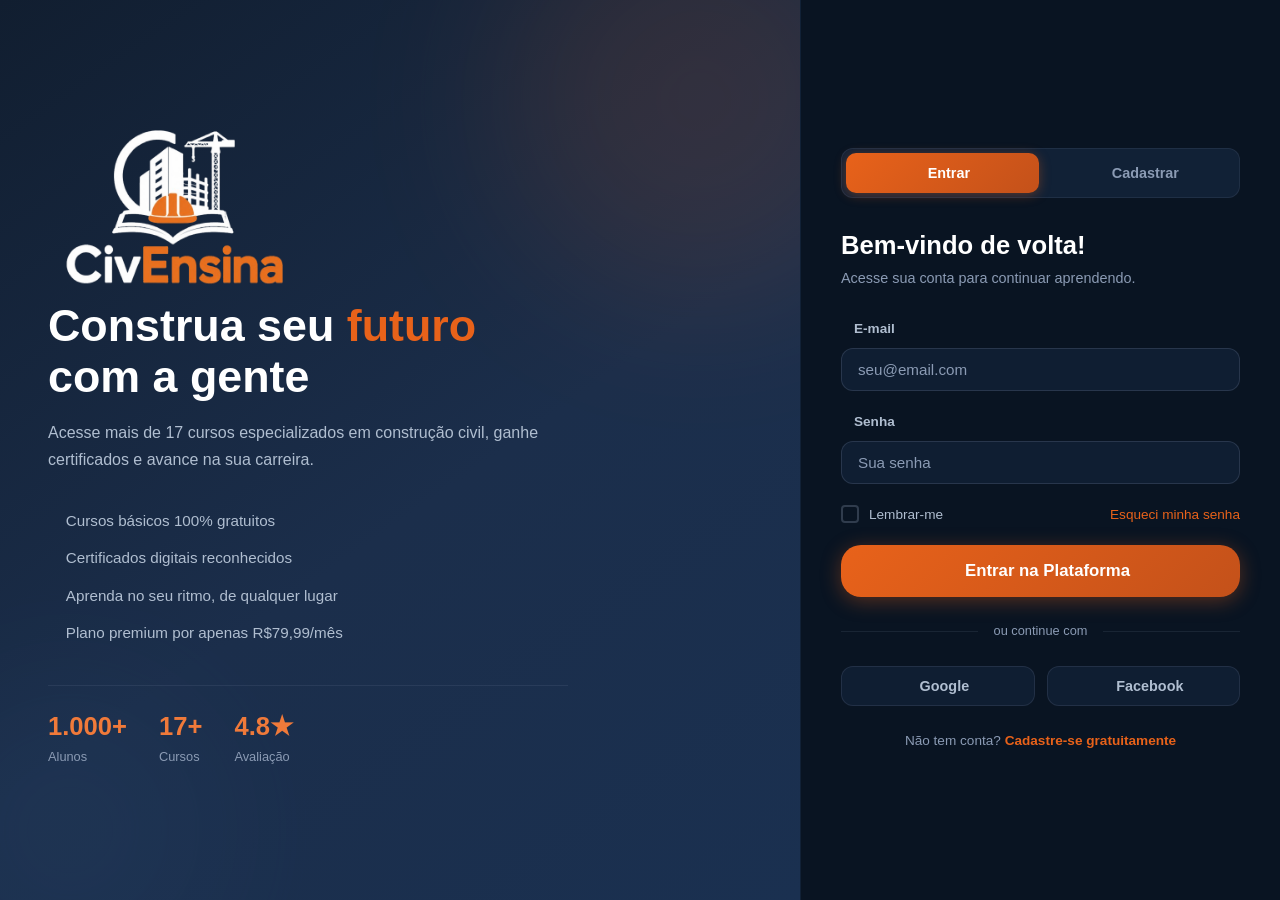
==== commit 2c653f54: "Update dashboard.html" ====
--- a/dashboard.html
+++ b/dashboard.html
@@ -36,6 +36,7 @@
     <a href="#" class="nav-item" onclick="showSection('basic-courses', this)"><i class="fas fa-book-open"></i><span>Cursos Básicos</span><span class="nav-badge free-badge">Grátis</span></a>
     <a href="#" class="nav-item" onclick="showSection('advanced-courses', this)"><i class="fas fa-crown"></i><span>Cursos Avançados</span><span class="nav-badge prem-badge">Premium</span></a>
     <a href="#" class="nav-item" onclick="showSection('certificates', this)"><i class="fas fa-certificate"></i><span>Certificados</span></a>
+    <a href="#" class="nav-item" onclick="showSection('atividade', this)"><i class="fas fa-video"></i><span>Atividade Prática</span><span class="nav-badge new-badge">Novo</span></a>
     <a href="#" class="nav-item" onclick="showSection('profile', this)"><i class="fas fa-user-cog"></i><span>Perfil</span></a>
     <a href="#" class="nav-item" onclick="showSection('subscription', this)"><i class="fas fa-star"></i><span>Assinatura Premium</span></a>
     <a href="#" class="nav-item" onclick="showSection('support', this)"><i class="fas fa-headset"></i><span>Suporte</span></a>
@@ -202,6 +203,104 @@
       </div>
     </section>
 
+    <section class="dash-section" id="section-atividade">
+  <div class="section-page-header">
+    <h2><i class="fas fa-video"></i> Atividade Prática</h2>
+    <p>Envie um vídeo executando uma atividade que você aprendeu em algum curso e mostre sua evolução!</p>
+  </div>
+ 
+  <!-- UPLOAD CARD -->
+  <div class="dash-card atividade-upload-card">
+    <div class="ativ-upload-header">
+      <div class="ativ-header-icon"><i class="fas fa-cloud-upload-alt"></i></div>
+      <div>
+        <h3>Enviar Novo Vídeo</h3>
+        <p>Formatos aceitos: MP4, MOV, AVI, WebM · Tamanho máximo: 500 MB</p>
+      </div>
+    </div>
+ 
+    <div class="ativ-form-grid">
+      <!-- Curso vinculado -->
+      <div class="form-group">
+        <label><i class="fas fa-book-open"></i> Curso Relacionado</label>
+        <select id="atividadeCurso">
+          <option value="">— Selecione um curso —</option>
+          <!-- Populado via JS -->
+        </select>
+      </div>
+ 
+      <!-- Título da atividade -->
+      <div class="form-group">
+        <label><i class="fas fa-pen"></i> Título da Atividade</label>
+        <input type="text" id="atividadeTitulo" placeholder="Ex: Instalação de EPI na obra"/>
+      </div>
+ 
+      <!-- Descrição -->
+      <div class="form-group full-width">
+        <label><i class="fas fa-align-left"></i> Descrição (opcional)</label>
+        <textarea id="atividadeDescricao" rows="3" placeholder="Descreva brevemente o que você fez na atividade..."></textarea>
+      </div>
+ 
+      <!-- Drop Zone -->
+      <div class="form-group full-width">
+        <label><i class="fas fa-film"></i> Vídeo da Atividade</label>
+        <div class="ativ-drop-zone" id="atividadeDropZone" onclick="document.getElementById('atividadeFile').click()">
+          <input type="file" id="atividadeFile" accept="video/*" style="display:none" onchange="handleVideoSelect(event)"/>
+          <div class="adz-idle" id="adzIdle">
+            <i class="fas fa-cloud-upload-alt"></i>
+            <p>Arraste seu vídeo aqui ou <strong>clique para selecionar</strong></p>
+            <span>MP4, MOV, AVI ou WebM · máx. 500 MB</span>
+          </div>
+          <div class="adz-preview" id="adzPreview" style="display:none">
+            <video id="atividadeVideoPreview" controls></video>
+            <div class="adz-preview-info">
+              <i class="fas fa-check-circle"></i>
+              <span id="adzFileName">arquivo.mp4</span>
+              <button type="button" class="btn btn-outline btn-sm" onclick="clearVideo(event)">
+                <i class="fas fa-times"></i> Remover
+              </button>
+            </div>
+          </div>
+        </div>
+      </div>
+    </div>
+ 
+    <!-- Barra de progresso de upload -->
+    <div class="ativ-upload-progress" id="atividadeUploadProgress" style="display:none">
+      <div class="aup-label">
+        <span><i class="fas fa-spinner fa-spin"></i> Enviando vídeo...</span>
+        <span id="aupPercent">0%</span>
+      </div>
+      <div class="aup-bar"><div class="aup-fill" id="aupFill"></div></div>
+    </div>
+ 
+    <div class="ativ-form-actions">
+      <button class="btn btn-outline" onclick="clearAtividadeForm()">
+        <i class="fas fa-times"></i> Limpar
+      </button>
+      <button class="btn btn-primary btn-lg" onclick="submitAtividade()">
+        <i class="fas fa-paper-plane"></i> Enviar Atividade
+      </button>
+    </div>
+  </div>
+ 
+  <!-- MINHAS ATIVIDADES -->
+  <div class="dash-card mt-20">
+    <div class="card-header-dash">
+      <h3><i class="fas fa-photo-video"></i> Minhas Atividades Enviadas</h3>
+      <span class="ativ-count-badge" id="atividadeCount">0 envios</span>
+    </div>
+    <div id="atividadeListContainer">
+      <div class="empty-state" id="atividadeEmpty">
+        <i class="fas fa-video"></i>
+        <p>Você ainda não enviou nenhuma atividade prática.</p>
+        <p style="font-size:0.85rem;color:var(--steel)">Grave um vídeo aplicando o que aprendeu e envie acima!</p>
+      </div>
+      <div class="atividade-grid" id="atividadeGrid" style="display:none"></div>
+    </div>
+  </div>
+</section>
+    
     <!-- PROFILE -->
     <section class="dash-section" id="section-profile">
       <div class="section-page-header">
--- a/css/dashboard.css
+++ b/css/dashboard.css
@@ -451,3 +451,371 @@
   .dash-cards   { grid-template-columns: 1fr 1fr; gap: 12px; }
   .topbar-search { display: none; }
 }
+
+
+/* =============================================================
+   ATIVIDADE PRÁTICA — Adicionar no FINAL do arquivo dashboard.css
+   ============================================================= */
+
+/* ---- BADGE "NOVO" NO SIDEBAR ---- */
+.nav-badge.new-badge {
+  background: linear-gradient(135deg, #2dd4bf, #0ea5e9);
+  color: #fff;
+  font-size: 0.65rem;
+  padding: 2px 7px;
+  border-radius: 20px;
+  font-weight: 700;
+  letter-spacing: 0.03em;
+}
+
+/* ---- CARD PRINCIPAL ---- */
+.atividade-upload-card {
+  padding: 28px;
+}
+
+.ativ-upload-header {
+  display: flex;
+  align-items: flex-start;
+  gap: 18px;
+  margin-bottom: 28px;
+  padding-bottom: 22px;
+  border-bottom: 1px solid rgba(139,155,180,0.12);
+}
+
+.ativ-header-icon {
+  width: 54px;
+  height: 54px;
+  border-radius: 14px;
+  background: linear-gradient(135deg, var(--orange), var(--orange-dark));
+  display: flex;
+  align-items: center;
+  justify-content: center;
+  font-size: 1.5rem;
+  color: #fff;
+  flex-shrink: 0;
+  box-shadow: 0 4px 16px rgba(232,98,26,0.3);
+}
+
+.ativ-upload-header h3 {
+  margin-bottom: 4px;
+  font-size: 1.15rem;
+}
+
+.ativ-upload-header p {
+  font-size: 0.83rem;
+  color: var(--steel);
+}
+
+/* ---- GRID DO FORMULÁRIO ---- */
+.ativ-form-grid {
+  display: grid;
+  grid-template-columns: 1fr 1fr;
+  gap: 18px;
+}
+
+.ativ-form-grid .full-width {
+  grid-column: 1 / -1;
+}
+
+/* ---- DROP ZONE ---- */
+.ativ-drop-zone {
+  border: 2px dashed rgba(139,155,180,0.25);
+  border-radius: var(--radius);
+  background: rgba(27,46,75,0.25);
+  min-height: 160px;
+  display: flex;
+  align-items: center;
+  justify-content: center;
+  cursor: pointer;
+  transition: var(--transition);
+  position: relative;
+  overflow: hidden;
+}
+
+.ativ-drop-zone:hover,
+.ativ-drop-zone.drag-over {
+  border-color: var(--orange);
+  background: rgba(232,98,26,0.06);
+}
+
+.adz-idle {
+  display: flex;
+  flex-direction: column;
+  align-items: center;
+  gap: 8px;
+  text-align: center;
+  padding: 24px;
+  pointer-events: none;
+}
+
+.adz-idle i {
+  font-size: 2.5rem;
+  color: var(--steel);
+  margin-bottom: 4px;
+}
+
+.adz-idle p {
+  font-size: 0.92rem;
+  color: var(--steel-light);
+}
+
+.adz-idle strong {
+  color: var(--orange);
+}
+
+.adz-idle span {
+  font-size: 0.78rem;
+  color: var(--steel);
+}
+
+/* ---- PREVIEW DO VÍDEO ---- */
+.adz-preview {
+  width: 100%;
+  padding: 16px;
+  display: flex;
+  flex-direction: column;
+  gap: 12px;
+}
+
+.adz-preview video {
+  width: 100%;
+  max-height: 260px;
+  border-radius: 10px;
+  background: #000;
+  outline: none;
+}
+
+.adz-preview-info {
+  display: flex;
+  align-items: center;
+  gap: 10px;
+  font-size: 0.85rem;
+  color: var(--steel-light);
+}
+
+.adz-preview-info i {
+  color: var(--success);
+  font-size: 1rem;
+}
+
+.adz-preview-info span {
+  flex: 1;
+  overflow: hidden;
+  text-overflow: ellipsis;
+  white-space: nowrap;
+}
+
+/* ---- BARRA DE PROGRESSO DE UPLOAD ---- */
+.ativ-upload-progress {
+  margin-top: 20px;
+  background: rgba(27,46,75,0.35);
+  border: 1px solid rgba(139,155,180,0.12);
+  border-radius: var(--radius);
+  padding: 16px 20px;
+}
+
+.aup-label {
+  display: flex;
+  justify-content: space-between;
+  font-size: 0.85rem;
+  color: var(--steel-light);
+  margin-bottom: 10px;
+}
+
+.aup-label i {
+  color: var(--orange);
+}
+
+.aup-bar {
+  height: 6px;
+  background: rgba(139,155,180,0.12);
+  border-radius: 3px;
+  overflow: hidden;
+}
+
+.aup-fill {
+  height: 100%;
+  width: 0%;
+  background: linear-gradient(90deg, var(--orange), var(--orange-light));
+  border-radius: 3px;
+  transition: width 0.2s ease;
+}
+
+/* ---- AÇÕES ---- */
+.ativ-form-actions {
+  display: flex;
+  justify-content: flex-end;
+  gap: 12px;
+  margin-top: 24px;
+  padding-top: 20px;
+  border-top: 1px solid rgba(139,155,180,0.10);
+}
+
+/* ---- BADGE DE CONTAGEM ---- */
+.ativ-count-badge {
+  font-size: 0.78rem;
+  background: rgba(232,98,26,0.15);
+  color: var(--orange);
+  padding: 4px 12px;
+  border-radius: 20px;
+  font-weight: 600;
+  border: 1px solid rgba(232,98,26,0.2);
+}
+
+/* ---- GRID DE ATIVIDADES ENVIADAS ---- */
+.atividade-grid {
+  display: grid;
+  grid-template-columns: repeat(auto-fill, minmax(260px, 1fr));
+  gap: 18px;
+  padding-top: 16px;
+}
+
+/* ---- CARD DE CADA ATIVIDADE ---- */
+.atividade-item {
+  background: rgba(27,46,75,0.35);
+  border: 1px solid rgba(139,155,180,0.12);
+  border-radius: var(--radius);
+  overflow: hidden;
+  transition: var(--transition);
+}
+
+.atividade-item:hover {
+  border-color: rgba(232,98,26,0.3);
+  transform: translateY(-2px);
+  box-shadow: 0 8px 24px rgba(0,0,0,0.2);
+}
+
+.ativ-thumb {
+  position: relative;
+  background: #0a0e14;
+  aspect-ratio: 16/9;
+  overflow: hidden;
+  cursor: pointer;
+}
+
+.ativ-thumb video {
+  width: 100%;
+  height: 100%;
+  object-fit: cover;
+}
+
+.ativ-play-overlay {
+  position: absolute;
+  inset: 0;
+  display: flex;
+  align-items: center;
+  justify-content: center;
+  background: rgba(0,0,0,0.45);
+  font-size: 2.2rem;
+  color: rgba(255,255,255,0.85);
+  transition: var(--transition);
+}
+
+.ativ-thumb:hover .ativ-play-overlay {
+  background: rgba(0,0,0,0.6);
+  color: var(--orange);
+}
+
+.ativ-card-body {
+  padding: 14px 16px;
+}
+
+.ativ-card-course {
+  font-size: 0.72rem;
+  color: var(--orange);
+  font-weight: 600;
+  text-transform: uppercase;
+  letter-spacing: 0.04em;
+  margin-bottom: 5px;
+}
+
+.ativ-card-title {
+  font-size: 0.95rem;
+  font-weight: 700;
+  color: var(--white);
+  margin-bottom: 6px;
+  line-height: 1.35;
+}
+
+.ativ-card-desc {
+  font-size: 0.8rem;
+  color: var(--steel);
+  line-height: 1.5;
+  margin-bottom: 12px;
+  display: -webkit-box;
+  -webkit-line-clamp: 2;
+  -webkit-box-orient: vertical;
+  overflow: hidden;
+}
+
+.ativ-card-footer {
+  display: flex;
+  align-items: center;
+  justify-content: space-between;
+  padding-top: 10px;
+  border-top: 1px solid rgba(139,155,180,0.10);
+}
+
+.ativ-card-date {
+  font-size: 0.75rem;
+  color: var(--steel);
+  display: flex;
+  align-items: center;
+  gap: 5px;
+}
+
+.ativ-status-badge {
+  font-size: 0.7rem;
+  padding: 3px 9px;
+  border-radius: 20px;
+  font-weight: 600;
+}
+
+.ativ-status-badge.enviado {
+  background: rgba(45,212,191,0.12);
+  color: #2dd4bf;
+  border: 1px solid rgba(45,212,191,0.25);
+}
+
+.ativ-status-badge.analisando {
+  background: rgba(255,179,0,0.12);
+  color: var(--gold);
+  border: 1px solid rgba(255,179,0,0.25);
+}
+
+/* ---- BOTÃO EXCLUIR ---- */
+.ativ-del-btn {
+  background: none;
+  border: none;
+  color: var(--steel);
+  cursor: pointer;
+  padding: 4px 6px;
+  border-radius: 6px;
+  font-size: 0.85rem;
+  transition: var(--transition);
+}
+
+.ativ-del-btn:hover {
+  color: var(--danger);
+  background: rgba(239,68,68,0.1);
+}
+
+/* ---- RESPONSIVO ---- */
+@media (max-width: 768px) {
+  .ativ-form-grid {
+    grid-template-columns: 1fr;
+  }
+
+  .atividade-grid {
+    grid-template-columns: 1fr;
+  }
+
+  .ativ-form-actions {
+    flex-direction: column;
+  }
+
+  .ativ-form-actions .btn {
+    width: 100%;
+    justify-content: center;
+  }
+}
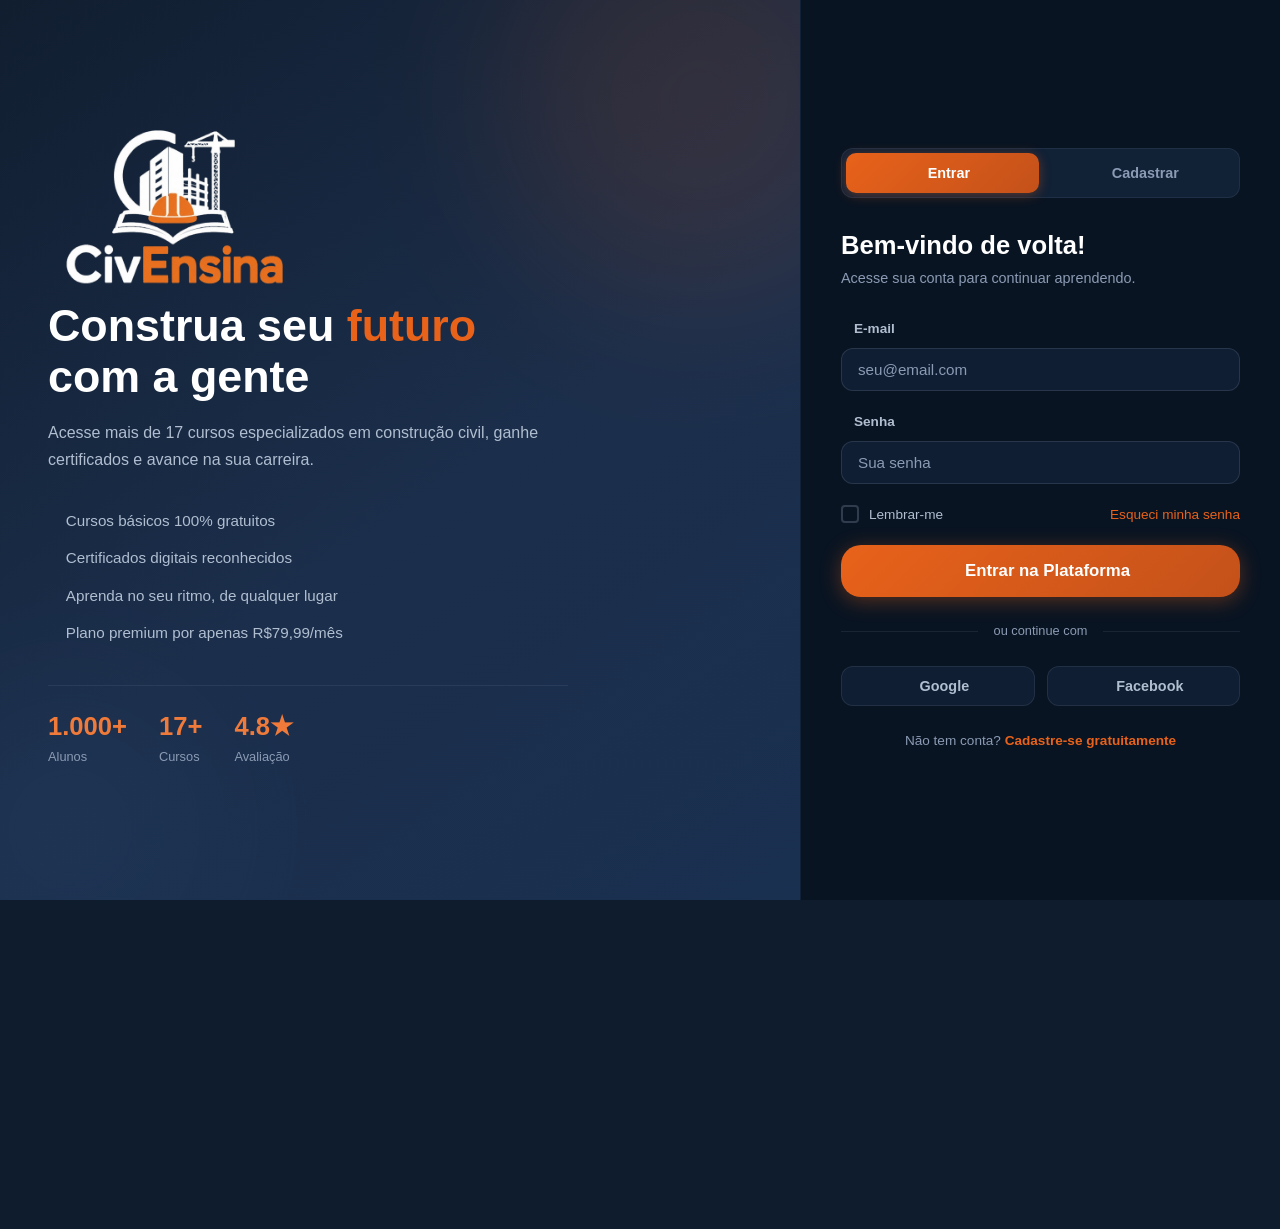
==== commit 8d72373e: "Update dashboard.html" ====
--- a/dashboard.html
+++ b/dashboard.html
@@ -284,104 +284,104 @@
     </div>
   </div>
  
-  <!-- MINHAS ATIVIDADES -->
-  <div class="dash-card mt-20">
-    <div class="card-header-dash">
-      <h3><i class="fas fa-photo-video"></i> Minhas Atividades Enviadas</h3>
-      <span class="ativ-count-badge" id="atividadeCount">0 envios</span>
-    </div>
-    <div id="atividadeListContainer">
-      <div class="empty-state" id="atividadeEmpty">
-        <i class="fas fa-video"></i>
-        <p>Você ainda não enviou nenhuma atividade prática.</p>
-        <p style="font-size:0.85rem;color:var(--steel)">Grave um vídeo aplicando o que aprendeu e envie acima!</p>
-      </div>
-      <div class="atividade-grid" id="atividadeGrid" style="display:none"></div>
-    </div>
-  </div>
-</section>
-    
-    <!-- PROFILE -->
-    <section class="dash-section" id="section-profile">
-      <div class="section-page-header">
-        <h2><i class="fas fa-user-cog"></i> Meu Perfil</h2>
-        <p>Gerencie suas informações pessoais e configurações de conta.</p>
-      </div>
-      <div class="profile-grid">
-        <div class="dash-card profile-card">
-          <div class="profile-avatar-large">
-            <div class="avatar-circle"><i class="fas fa-user"></i></div>
-            <button class="btn btn-outline btn-sm mt-10">Alterar foto</button>
-          </div>
-          <div class="profile-status">
-            <span class="plan-badge free" id="profilePlanBadge"><i class="fas fa-user"></i> Plano Gratuito</span>
-            <p id="profileMemberSince">Membro desde: 2026</p>
-          </div>
-        </div>
-        <div class="dash-card profile-form-card">
-          <h3>Informações Pessoais</h3>
-          <form id="profileForm" onsubmit="saveProfile(event)">
-            <div class="form-group">
-              <label><i class="fas fa-user"></i> Nome Completo</label>
-              <input type="text" id="profName" placeholder="Seu nome completo"/>
+    <!-- MINHAS ATIVIDADES -->
+    <div class="dash-card mt-20">
+      <div class="card-header-dash">
+        <h3><i class="fas fa-photo-video"></i> Minhas Atividades Enviadas</h3>
+        <span class="ativ-count-badge" id="atividadeCount">0 envios</span>
+      </div>
+      <div id="atividadeListContainer">
+        <div class="empty-state" id="atividadeEmpty">
+          <i class="fas fa-video"></i>
+          <p>Você ainda não enviou nenhuma atividade prática.</p>
+          <p style="font-size:0.85rem;color:var(--steel)">Grave um vídeo aplicando o que aprendeu e envie acima!</p>
+        </div>
+        <div class="atividade-grid" id="atividadeGrid" style="display:none"></div>
+      </div>
+    </div>
+  </section>
+      
+      <!-- PROFILE -->
+      <section class="dash-section" id="section-profile">
+        <div class="section-page-header">
+          <h2><i class="fas fa-user-cog"></i> Meu Perfil</h2>
+          <p>Gerencie suas informações pessoais e configurações de conta.</p>
+        </div>
+        <div class="profile-grid">
+          <div class="dash-card profile-card">
+            <div class="profile-avatar-large">
+              <div class="avatar-circle"><i class="fas fa-user"></i></div>
+              <button class="btn btn-outline btn-sm mt-10">Alterar foto</button>
             </div>
-            <div class="form-group">
-              <label><i class="fas fa-envelope"></i> E-mail</label>
-              <input type="email" id="profEmail" placeholder="seu@email.com"/>
+            <div class="profile-status">
+              <span class="plan-badge free" id="profilePlanBadge"><i class="fas fa-user"></i> Plano Gratuito</span>
+              <p id="profileMemberSince">Membro desde: 2026</p>
             </div>
-            <div class="form-group">
-              <label><i class="fas fa-phone"></i> Telefone</label>
-              <input type="text" id="profPhone" placeholder="(11) 99999-0000"/>
+          </div>
+          <div class="dash-card profile-form-card">
+            <h3>Informações Pessoais</h3>
+            <form id="profileForm" onsubmit="saveProfile(event)">
+              <div class="form-group">
+                <label><i class="fas fa-user"></i> Nome Completo</label>
+                <input type="text" id="profName" placeholder="Seu nome completo"/>
+              </div>
+              <div class="form-group">
+                <label><i class="fas fa-envelope"></i> E-mail</label>
+                <input type="email" id="profEmail" placeholder="seu@email.com"/>
+              </div>
+              <div class="form-group">
+                <label><i class="fas fa-phone"></i> Telefone</label>
+                <input type="text" id="profPhone" placeholder="(11) 99999-0000"/>
+              </div>
+              <div class="form-group">
+                <label><i class="fas fa-briefcase"></i> Profissão</label>
+                <input type="text" id="profJob" placeholder="Ex: Engenheiro Civil"/>
+              </div>
+              <div class="form-group">
+                <label><i class="fas fa-map-marker-alt"></i> Cidade / Estado</label>
+                <input type="text" id="profCity" placeholder="Ex: São Paulo, SP"/>
+              </div>
+              <button type="submit" class="btn btn-primary"><i class="fas fa-save"></i> Salvar Alterações</button>
+            </form>
+          </div>
+          <div class="dash-card">
+            <h3>Alterar Senha</h3>
+            <form id="passForm" onsubmit="changePassword(event)">
+              <div class="form-group">
+                <label><i class="fas fa-lock"></i> Senha Atual</label>
+                <div class="input-password">
+                  <input type="password" id="curPass" placeholder="Senha atual"/>
+                  <button type="button" class="toggle-pass" onclick="togglePassword('curPass')"><i class="fas fa-eye"></i></button>
+                </div>
+              </div>
+              <div class="form-group">
+                <label><i class="fas fa-lock"></i> Nova Senha</label>
+                <div class="input-password">
+                  <input type="password" id="newPass" placeholder="Nova senha"/>
+                  <button type="button" class="toggle-pass" onclick="togglePassword('newPass')"><i class="fas fa-eye"></i></button>
+                </div>
+              </div>
+              <div class="form-group">
+                <label><i class="fas fa-lock"></i> Confirmar Nova Senha</label>
+                <div class="input-password">
+                  <input type="password" id="confPass" placeholder="Confirme a nova senha"/>
+                  <button type="button" class="toggle-pass" onclick="togglePassword('confPass')"><i class="fas fa-eye"></i></button>
+                </div>
+              </div>
+              <button type="submit" class="btn btn-outline"><i class="fas fa-key"></i> Alterar Senha</button>
+            </form>
+          </div>
+          <div class="dash-card">
+            <h3><i class="fas fa-history"></i> Histórico de Cursos</h3>
+            <div id="historyContainer">
+              <div class="empty-state">
+                <i class="fas fa-book"></i>
+                <p>Nenhum histórico ainda.</p>
+              </div>
             </div>
-            <div class="form-group">
-              <label><i class="fas fa-briefcase"></i> Profissão</label>
-              <input type="text" id="profJob" placeholder="Ex: Engenheiro Civil"/>
-            </div>
-            <div class="form-group">
-              <label><i class="fas fa-map-marker-alt"></i> Cidade / Estado</label>
-              <input type="text" id="profCity" placeholder="Ex: São Paulo, SP"/>
-            </div>
-            <button type="submit" class="btn btn-primary"><i class="fas fa-save"></i> Salvar Alterações</button>
-          </form>
-        </div>
-        <div class="dash-card">
-          <h3>Alterar Senha</h3>
-          <form id="passForm" onsubmit="changePassword(event)">
-            <div class="form-group">
-              <label><i class="fas fa-lock"></i> Senha Atual</label>
-              <div class="input-password">
-                <input type="password" id="curPass" placeholder="Senha atual"/>
-                <button type="button" class="toggle-pass" onclick="togglePassword('curPass')"><i class="fas fa-eye"></i></button>
-              </div>
-            </div>
-            <div class="form-group">
-              <label><i class="fas fa-lock"></i> Nova Senha</label>
-              <div class="input-password">
-                <input type="password" id="newPass" placeholder="Nova senha"/>
-                <button type="button" class="toggle-pass" onclick="togglePassword('newPass')"><i class="fas fa-eye"></i></button>
-              </div>
-            </div>
-            <div class="form-group">
-              <label><i class="fas fa-lock"></i> Confirmar Nova Senha</label>
-              <div class="input-password">
-                <input type="password" id="confPass" placeholder="Confirme a nova senha"/>
-                <button type="button" class="toggle-pass" onclick="togglePassword('confPass')"><i class="fas fa-eye"></i></button>
-              </div>
-            </div>
-            <button type="submit" class="btn btn-outline"><i class="fas fa-key"></i> Alterar Senha</button>
-          </form>
-        </div>
-        <div class="dash-card">
-          <h3><i class="fas fa-history"></i> Histórico de Cursos</h3>
-          <div id="historyContainer">
-            <div class="empty-state">
-              <i class="fas fa-book"></i>
-              <p>Nenhum histórico ainda.</p>
-            </div>
-          </div>
-        </div>
-      </div>
-    </section>
+          </div>
+        </div>
+      </section>
 
     <!-- SUBSCRIPTION -->
     <section class="dash-section" id="section-subscription">
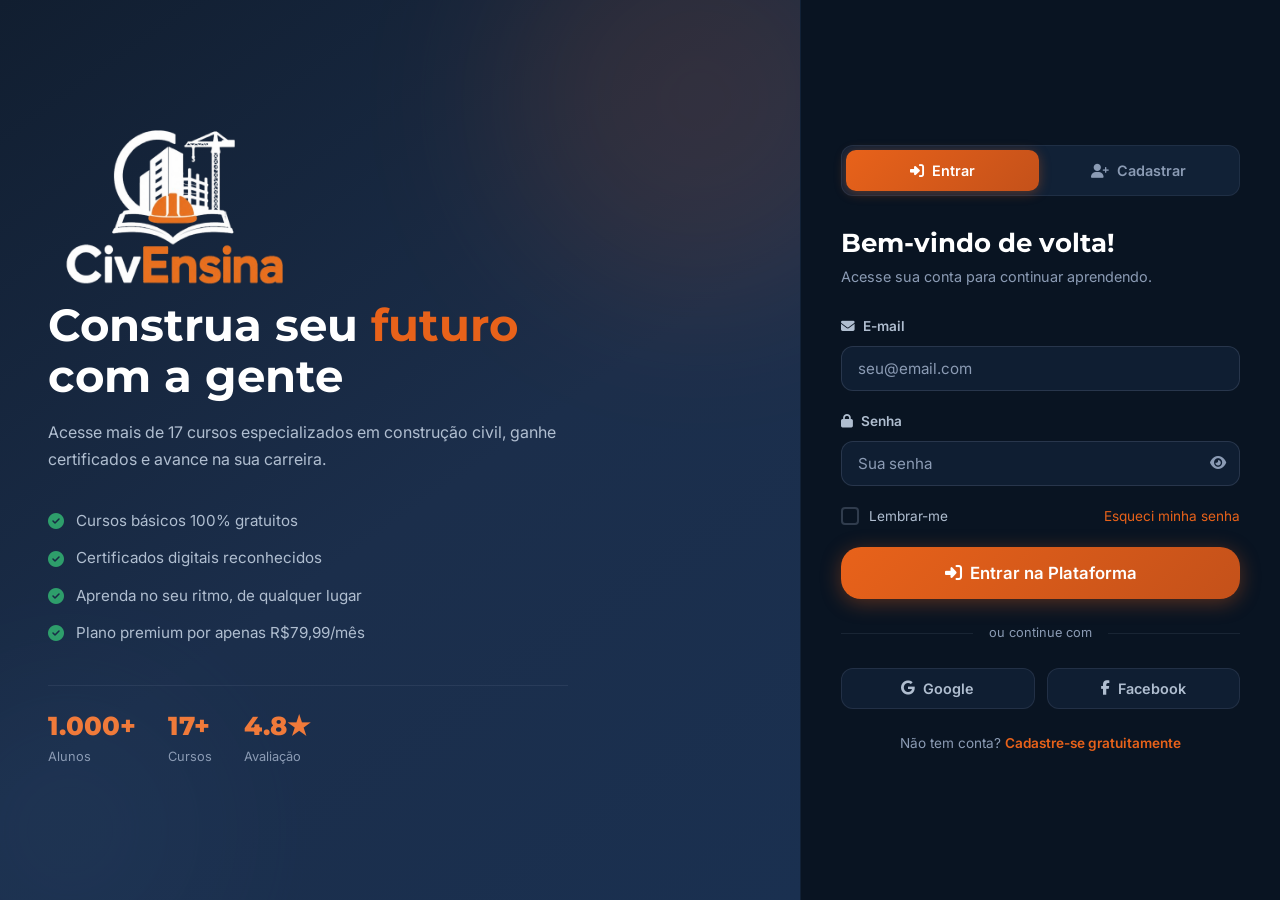
==== commit 3df42648: "Update dashboard.html" ====
--- a/dashboard.html
+++ b/dashboard.html
@@ -203,11 +203,11 @@
       </div>
     </section>
 
-    <section class="dash-section" id="section-atividade">
-  <div class="section-page-header">
-    <h2><i class="fas fa-video"></i> Atividade Prática</h2>
-    <p>Envie um vídeo executando uma atividade que você aprendeu em algum curso e mostre sua evolução!</p>
-  </div>
+  <section class="dash-section" id="section-atividade">
+    <div class="section-page-header">
+      <h2><i class="fas fa-video"></i> Atividade Prática</h2>
+      <p>Envie um vídeo executando uma atividade que você aprendeu em algum curso e mostre sua evolução!</p>
+    </div>
  
   <!-- UPLOAD CARD -->
   <div class="dash-card atividade-upload-card">
